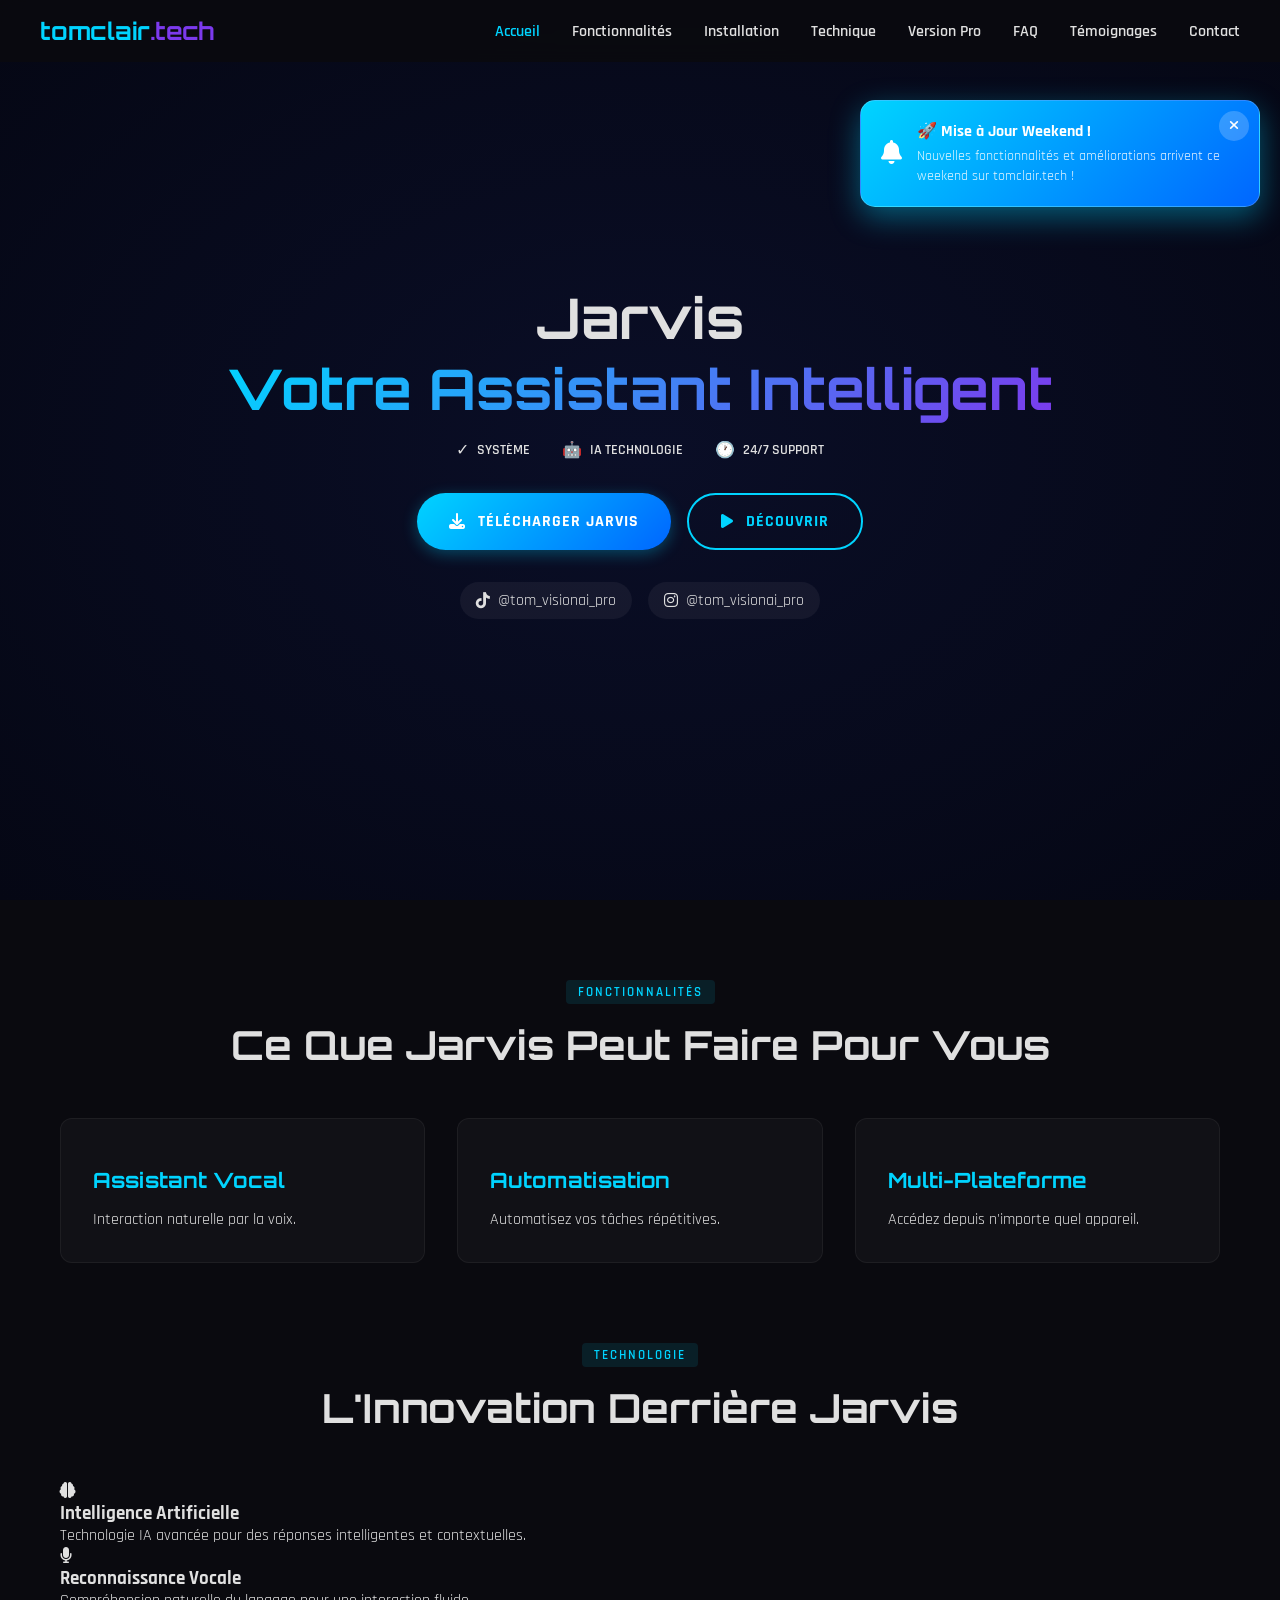
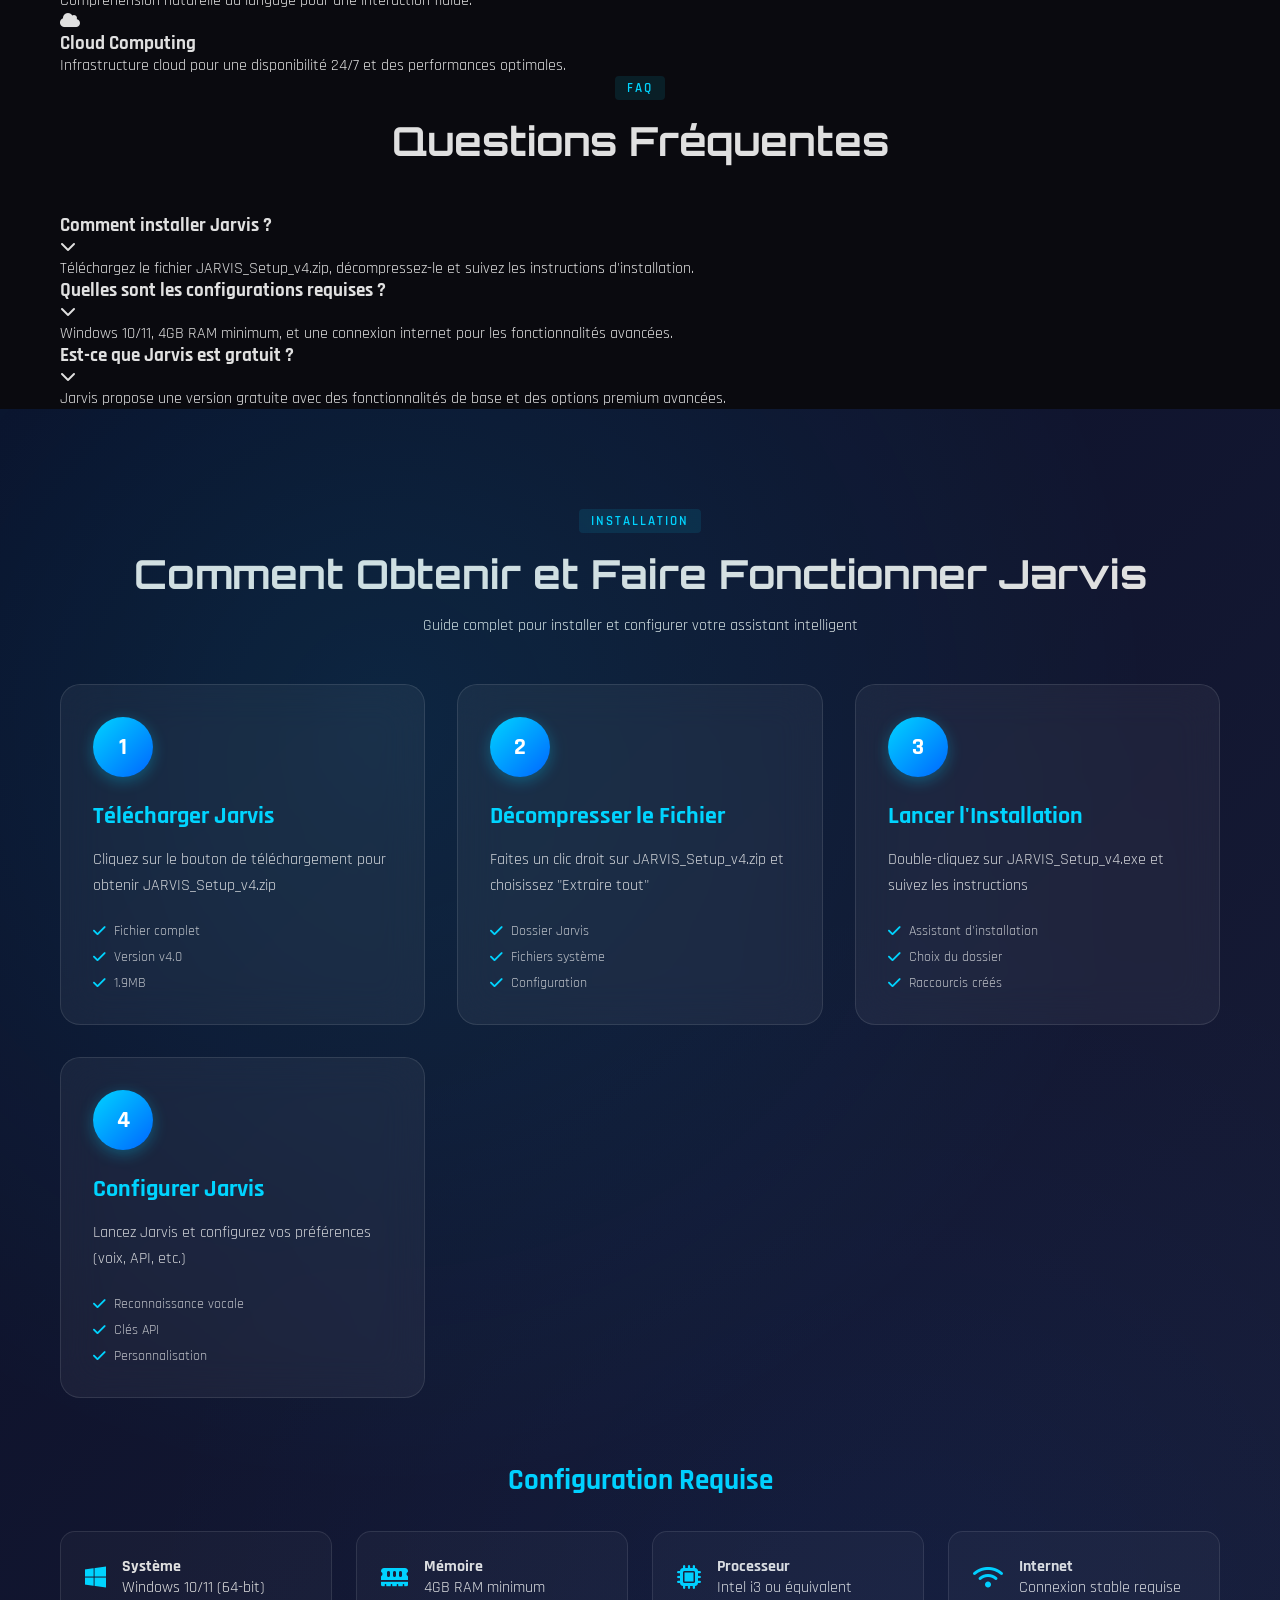
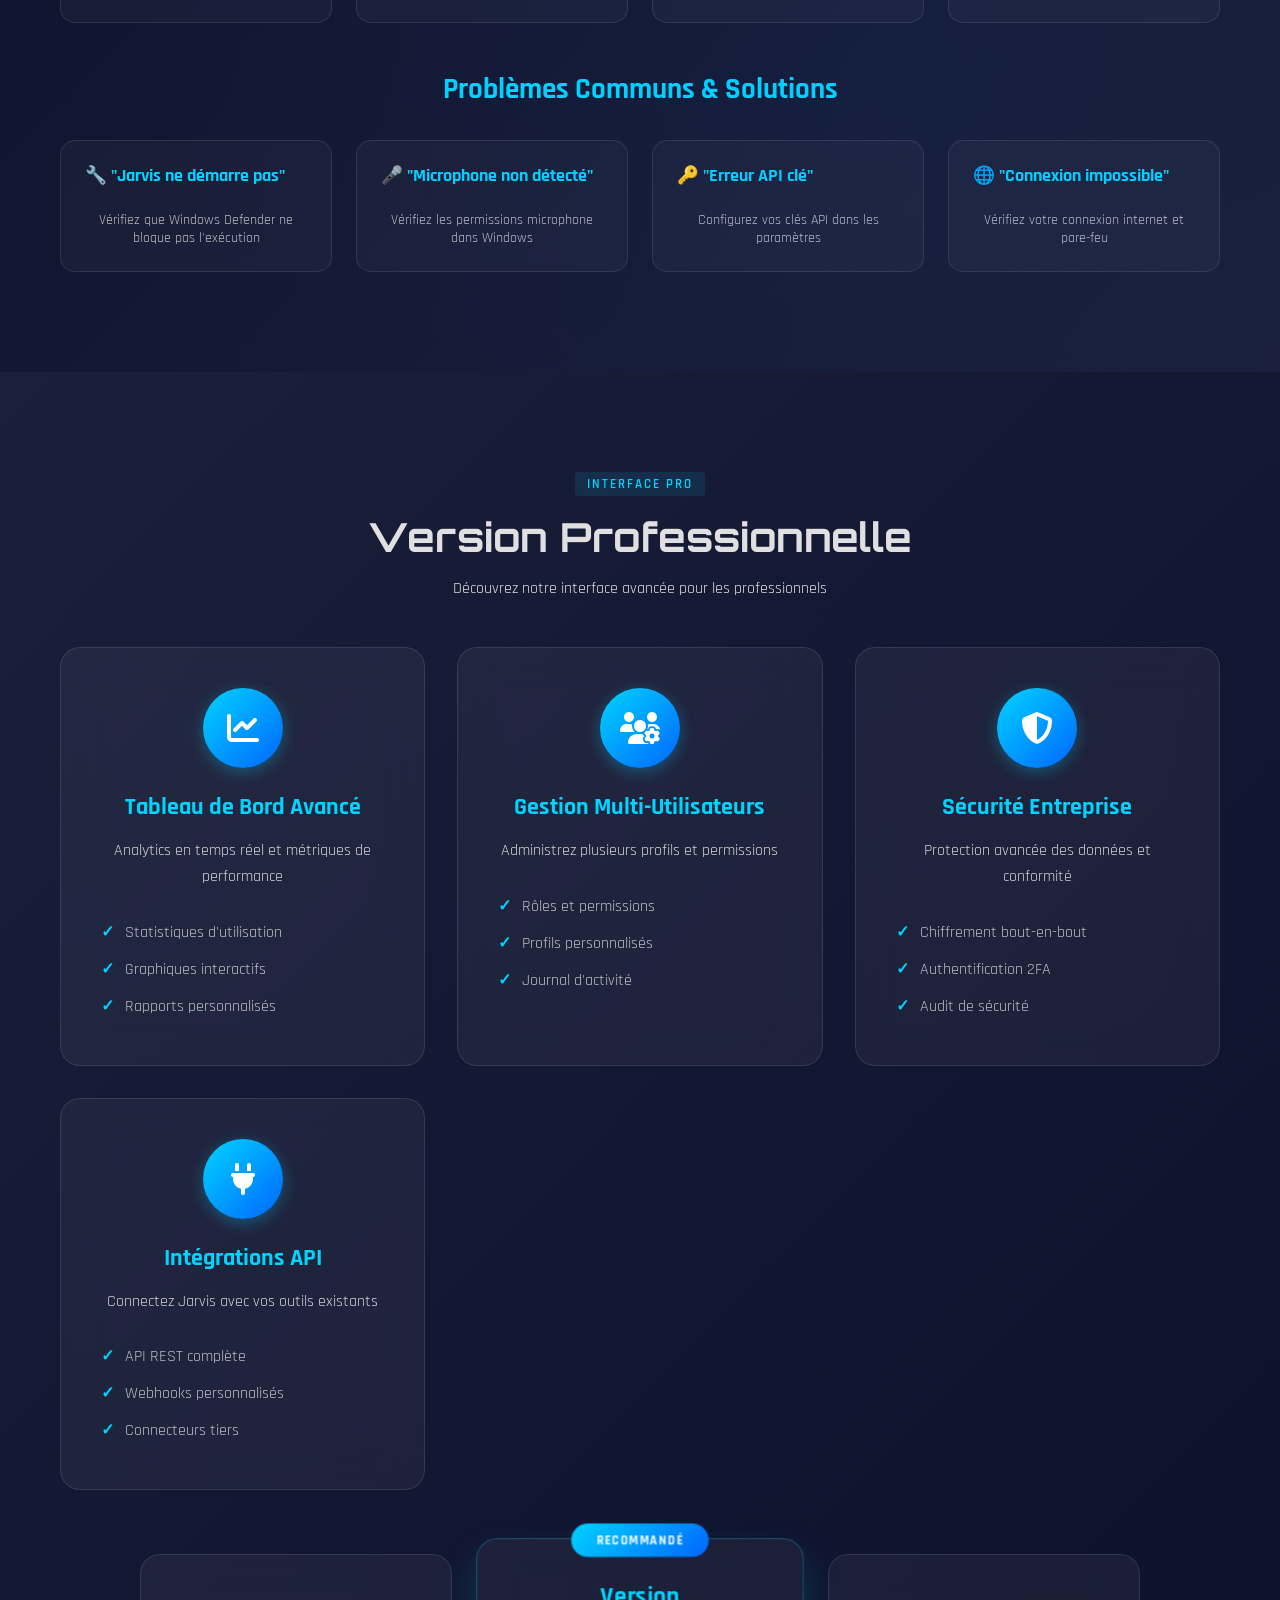
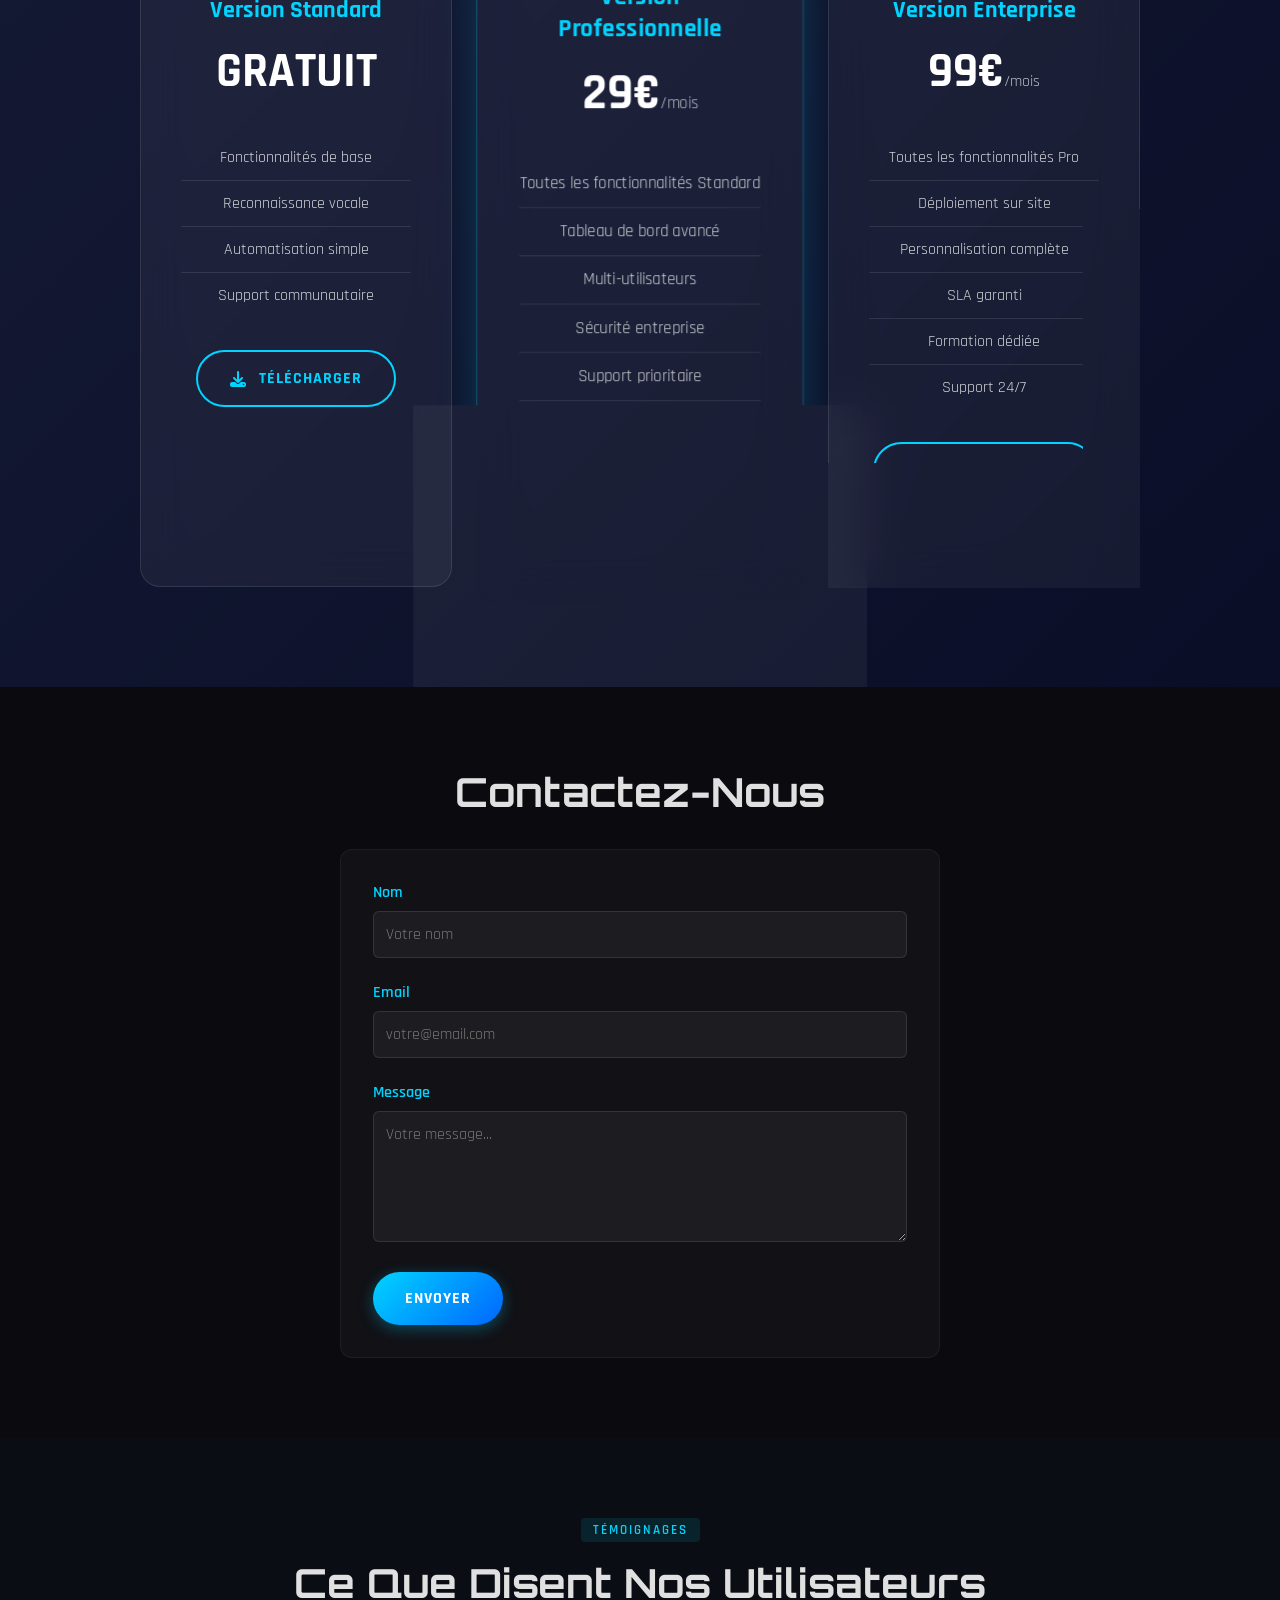
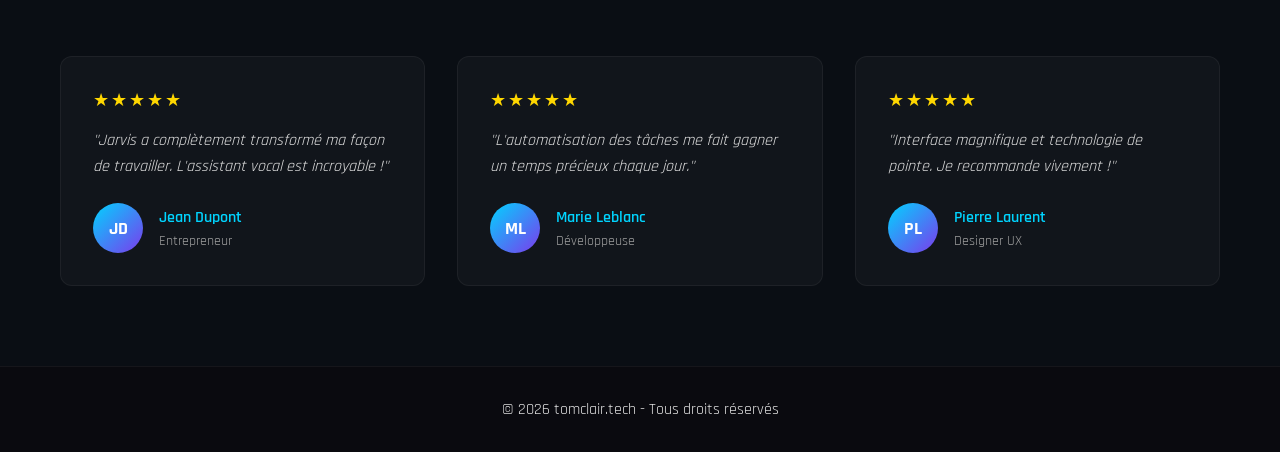
==== index.html @ cc6cb4b0 "update" ====
<!DOCTYPE html>
<html lang="fr">
<head>
    <meta charset="UTF-8">
    <meta name="viewport" content="width=device-width, initial-scale=1.0">
    <title>Jarvis - Votre Assistant Intelligent</title>
    <link rel="stylesheet" href="style.css">
    <link rel="preconnect" href="https://fonts.googleapis.com">
    <link rel="preconnect" href="https://fonts.gstatic.com" crossorigin>
    <link href="https://fonts.googleapis.com/css2?family=Orbitron:wght@400;700;900&family=Rajdhani:wght@300;400;500;600;700&display=swap" rel="stylesheet">
    <link rel="stylesheet" href="https://cdnjs.cloudflare.com/ajax/libs/font-awesome/6.5.0/css/all.min.css">
</head>
<body>
    
    <!-- Navigation -->
    <nav class="navbar" id="navbar">
        <div class="nav-container">
            <div class="nav-logo">
                <span class="logo-text">tomclair</span><span class="logo-dot">.tech</span>
            </div>
            <div class="nav-links">
                <a href="#hero" class="nav-link active">Accueil</a>
                <a href="#features" class="nav-link">Fonctionnalités</a>
                <a href="#installation" class="nav-link">Installation</a>
                <a href="#tech" class="nav-link">Technique</a>
                <a href="#pro" class="nav-link">Version Pro</a>
                <a href="#faq" class="nav-link">FAQ</a>
                <a href="#testimonials" class="nav-link">Témoignages</a>
                <a href="#contact" class="nav-link">Contact</a>
            </div>
            <div class="nav-toggle" id="navToggle">
                <span></span>
                <span></span>
                <span></span>
            </div>
        </div>
    </nav>

    <!-- Hero Section -->
    <section class="hero" id="hero">
        <div class="hero-content">
            <h1 class="hero-title">
                <span class="title-line">Jarvis</span>
                <span class="title-line gradient-text">Votre Assistant Intelligent</span>
            </h1>
            <div class="hero-stats">
                <div class="stat-item">
                    <span class="stat-icon">✓</span>
                    <span class="stat-text">SYSTÈME</span>
                </div>
                <div class="stat-item">
                    <span class="stat-icon">🤖</span>
                    <span class="stat-text">IA TECHNOLOGIE</span>
                </div>
                <div class="stat-item">
                    <span class="stat-icon">🕐</span>
                    <span class="stat-text">24/7 SUPPORT</span>
                </div>
            </div>
            <div class="hero-actions">
                <a href="JARVIS_Setup_v4.zip" class="btn btn-primary" download="JARVIS_Setup_v4.zip">
                    <i class="fa-solid fa-download"></i>
                    <span>TÉLÉCHARGER JARVIS</span>
                </a>
                <a href="#features" class="btn btn-secondary">
                    <i class="fa-solid fa-play"></i>
                    <span>DÉCOUVRIR</span>
                </a>
            </div>
            <div class="hero-socials">
                <a href="https://www.tiktok.com/@tom_visionai_pro" target="_blank" rel="noopener" class="social-link social-tiktok" aria-label="TikTok">
                    <i class="fa-brands fa-tiktok"></i>
                    <span>@tom_visionai_pro</span>
                </a>
                <a href="https://www.instagram.com/tom_visionai_pro/" target="_blank" rel="noopener" class="social-link social-instagram" aria-label="Instagram">
                    <i class="fa-brands fa-instagram"></i>
                    <span>@tom_visionai_pro</span>
                </a>
            </div>
        </div>
    </section>

    <!-- Features Section -->
    <section class="features" id="features">
        <div class="container">
            <div class="section-header">
                <span class="section-tag">FONCTIONNALITÉS</span>
                <h2 class="section-title">Ce Que Jarvis Peut Faire Pour Vous</h2>
            </div>
            <div class="features-grid">
                <div class="feature-card">
                    <h3>Assistant Vocal</h3>
                    <p>Interaction naturelle par la voix.</p>
                </div>
                <div class="feature-card">
                    <h3>Automatisation</h3>
                    <p>Automatisez vos tâches répétitives.</p>
                </div>
                <div class="feature-card">
                    <h3>Multi-Plateforme</h3>
                    <p>Accédez depuis n'importe quel appareil.</p>
                </div>
            </div>
        </div>
    </section>

    <!-- Tech Section -->
    <section class="tech-section" id="tech">
        <div class="container">
            <div class="section-header">
                <span class="section-tag">TECHNOLOGIE</span>
                <h2 class="section-title">L'Innovation Derrière Jarvis</h2>
            </div>
            <div class="tech-grid">
                <div class="tech-card">
                    <div class="tech-icon">
                        <i class="fa-solid fa-brain"></i>
                    </div>
                    <h3>Intelligence Artificielle</h3>
                    <p>Technologie IA avancée pour des réponses intelligentes et contextuelles.</p>
                </div>
                <div class="tech-card">
                    <div class="tech-icon">
                        <i class="fa-solid fa-microphone"></i>
                    </div>
                    <h3>Reconnaissance Vocale</h3>
                    <p>Compréhension naturelle du langage pour une interaction fluide.</p>
                </div>
                <div class="tech-card">
                    <div class="tech-icon">
                        <i class="fa-solid fa-cloud"></i>
                    </div>
                    <h3>Cloud Computing</h3>
                    <p>Infrastructure cloud pour une disponibilité 24/7 et des performances optimales.</p>
                </div>
            </div>
        </div>
    </section>

    <!-- FAQ Section -->
    <section class="faq-section" id="faq">
        <div class="container">
            <div class="section-header">
                <span class="section-tag">FAQ</span>
                <h2 class="section-title">Questions Fréquentes</h2>
            </div>
            <div class="faq-grid">
                <div class="faq-item">
                    <div class="faq-question">
                        <h3>Comment installer Jarvis ?</h3>
                        <i class="fa-solid fa-chevron-down"></i>
                    </div>
                    <div class="faq-answer">
                        <p>Téléchargez le fichier JARVIS_Setup_v4.zip, décompressez-le et suivez les instructions d'installation.</p>
                    </div>
                </div>
                <div class="faq-item">
                    <div class="faq-question">
                        <h3>Quelles sont les configurations requises ?</h3>
                        <i class="fa-solid fa-chevron-down"></i>
                    </div>
                    <div class="faq-answer">
                        <p>Windows 10/11, 4GB RAM minimum, et une connexion internet pour les fonctionnalités avancées.</p>
                    </div>
                </div>
                <div class="faq-item">
                    <div class="faq-question">
                        <h3>Est-ce que Jarvis est gratuit ?</h3>
                        <i class="fa-solid fa-chevron-down"></i>
                    </div>
                    <div class="faq-answer">
                        <p>Jarvis propose une version gratuite avec des fonctionnalités de base et des options premium avancées.</p>
                    </div>
                </div>
            </div>
        </div>
    </section>

    <!-- Installation Guide Section -->
    <section class="installation-guide" id="installation">
        <div class="container">
            <div class="section-header">
                <span class="section-tag">INSTALLATION</span>
                <h2 class="section-title">Comment Obtenir et Faire Fonctionner Jarvis</h2>
                <p class="section-subtitle">Guide complet pour installer et configurer votre assistant intelligent</p>
            </div>
            
            <div class="installation-steps">
                <div class="step-card">
                    <div class="step-number">1</div>
                    <div class="step-content">
                        <h3>Télécharger Jarvis</h3>
                        <p>Cliquez sur le bouton de téléchargement pour obtenir JARVIS_Setup_v4.zip</p>
                        <div class="step-features">
                            <span><i class="fa-solid fa-check"></i> Fichier complet</span>
                            <span><i class="fa-solid fa-check"></i> Version v4.0</span>
                            <span><i class="fa-solid fa-check"></i> 1.9MB</span>
                        </div>
                    </div>
                </div>
                
                <div class="step-card">
                    <div class="step-number">2</div>
                    <div class="step-content">
                        <h3>Décompresser le Fichier</h3>
                        <p>Faites un clic droit sur JARVIS_Setup_v4.zip et choisissez "Extraire tout"</p>
                        <div class="step-features">
                            <span><i class="fa-solid fa-check"></i> Dossier Jarvis</span>
                            <span><i class="fa-solid fa-check"></i> Fichiers système</span>
                            <span><i class="fa-solid fa-check"></i> Configuration</span>
                        </div>
                    </div>
                </div>
                
                <div class="step-card">
                    <div class="step-number">3</div>
                    <div class="step-content">
                        <h3>Lancer l'Installation</h3>
                        <p>Double-cliquez sur JARVIS_Setup_v4.exe et suivez les instructions</p>
                        <div class="step-features">
                            <span><i class="fa-solid fa-check"></i> Assistant d'installation</span>
                            <span><i class="fa-solid fa-check"></i> Choix du dossier</span>
                            <span><i class="fa-solid fa-check"></i> Raccourcis créés</span>
                        </div>
                    </div>
                </div>
                
                <div class="step-card">
                    <div class="step-number">4</div>
                    <div class="step-content">
                        <h3>Configurer Jarvis</h3>
                        <p>Lancez Jarvis et configurez vos préférences (voix, API, etc.)</p>
                        <div class="step-features">
                            <span><i class="fa-solid fa-check"></i> Reconnaissance vocale</span>
                            <span><i class="fa-solid fa-check"></i> Clés API</span>
                            <span><i class="fa-solid fa-check"></i> Personnalisation</span>
                        </div>
                    </div>
                </div>
            </div>
            
            <div class="requirements-section">
                <h3>Configuration Requise</h3>
                <div class="requirements-grid">
                    <div class="req-item">
                        <i class="fa-brands fa-windows"></i>
                        <div>
                            <h4>Système</h4>
                            <p>Windows 10/11 (64-bit)</p>
                        </div>
                    </div>
                    <div class="req-item">
                        <i class="fa-solid fa-memory"></i>
                        <div>
                            <h4>Mémoire</h4>
                            <p>4GB RAM minimum</p>
                        </div>
                    </div>
                    <div class="req-item">
                        <i class="fa-solid fa-microchip"></i>
                        <div>
                            <h4>Processeur</h4>
                            <p>Intel i3 ou équivalent</p>
                        </div>
                    </div>
                    <div class="req-item">
                        <i class="fa-solid fa-wifi"></i>
                        <div>
                            <h4>Internet</h4>
                            <p>Connexion stable requise</p>
                        </div>
                    </div>
                </div>
            </div>
            
            <div class="troubleshooting-section">
                <h3>Problèmes Communs & Solutions</h3>
                <div class="troubleshooting-grid">
                    <div class="trouble-item">
                        <h4>🔧 "Jarvis ne démarre pas"</h4>
                        <p>Vérifiez que Windows Defender ne bloque pas l'exécution</p>
                    </div>
                    <div class="trouble-item">
                        <h4>🎤 "Microphone non détecté"</h4>
                        <p>Vérifiez les permissions microphone dans Windows</p>
                    </div>
                    <div class="trouble-item">
                        <h4>🔑 "Erreur API clé"</h4>
                        <p>Configurez vos clés API dans les paramètres</p>
                    </div>
                    <div class="trouble-item">
                        <h4>🌐 "Connexion impossible"</h4>
                        <p>Vérifiez votre connexion internet et pare-feu</p>
                    </div>
                </div>
            </div>
        </div>
    </section>

    <!-- Professional Interface Section -->
    <section class="pro-interface" id="pro">
        <div class="container">
            <div class="section-header">
                <span class="section-tag">INTERFACE PRO</span>
                <h2 class="section-title">Version Professionnelle</h2>
                <p class="section-subtitle">Découvrez notre interface avancée pour les professionnels</p>
            </div>
            
            <div class="pro-features">
                <div class="pro-feature-card">
                    <div class="pro-icon">
                        <i class="fa-solid fa-chart-line"></i>
                    </div>
                    <h3>Tableau de Bord Avancé</h3>
                    <p>Analytics en temps réel et métriques de performance</p>
                    <ul>
                        <li>Statistiques d'utilisation</li>
                        <li>Graphiques interactifs</li>
                        <li>Rapports personnalisés</li>
                    </ul>
                </div>
                
                <div class="pro-feature-card">
                    <div class="pro-icon">
                        <i class="fa-solid fa-users-cog"></i>
                    </div>
                    <h3>Gestion Multi-Utilisateurs</h3>
                    <p>Administrez plusieurs profils et permissions</p>
                    <ul>
                        <li>Rôles et permissions</li>
                        <li>Profils personnalisés</li>
                        <li>Journal d'activité</li>
                    </ul>
                </div>
                
                <div class="pro-feature-card">
                    <div class="pro-icon">
                        <i class="fa-solid fa-shield-halved"></i>
                    </div>
                    <h3>Sécurité Entreprise</h3>
                    <p>Protection avancée des données et conformité</p>
                    <ul>
                        <li>Chiffrement bout-en-bout</li>
                        <li>Authentification 2FA</li>
                        <li>Audit de sécurité</li>
                    </ul>
                </div>
                
                <div class="pro-feature-card">
                    <div class="pro-icon">
                        <i class="fa-solid fa-plug"></i>
                    </div>
                    <h3>Intégrations API</h3>
                    <p>Connectez Jarvis avec vos outils existants</p>
                    <ul>
                        <li>API REST complète</li>
                        <li>Webhooks personnalisés</li>
                        <li>Connecteurs tiers</li>
                    </ul>
                </div>
            </div>
            
            <div class="pro-pricing">
                <div class="pricing-card">
                    <h3>Version Standard</h3>
                    <div class="price">GRATUIT</div>
                    <ul>
                        <li>Fonctionnalités de base</li>
                        <li>Reconnaissance vocale</li>
                        <li>Automatisation simple</li>
                        <li>Support communautaire</li>
                    </ul>
                    <a href="JARVIS_Setup_v4.zip" class="btn btn-secondary" download>
                        <i class="fa-solid fa-download"></i>
                        <span>Télécharger</span>
                    </a>
                </div>
                
                <div class="pricing-card featured">
                    <div class="badge">RECOMMANDÉ</div>
                    <h3>Version Professionnelle</h3>
                    <div class="price">29€<span>/mois</span></div>
                    <ul>
                        <li>Toutes les fonctionnalités Standard</li>
                        <li>Tableau de bord avancé</li>
                        <li>Multi-utilisateurs</li>
                        <li>Sécurité entreprise</li>
                        <li>Support prioritaire</li>
                        <li>API complète</li>
                    </ul>
                    <a href="#contact" class="btn btn-primary">
                        <i class="fa-solid fa-rocket"></i>
                        <span>Démarrer l'Essai</span>
                    </a>
                </div>
                
                <div class="pricing-card">
                    <h3>Version Enterprise</h3>
                    <div class="price">99€<span>/mois</span></div>
                    <ul>
                        <li>Toutes les fonctionnalités Pro</li>
                        <li>Déploiement sur site</li>
                        <li>Personnalisation complète</li>
                        <li>SLA garanti</li>
                        <li>Formation dédiée</li>
                        <li>Support 24/7</li>
                    </ul>
                    <a href="#contact" class="btn btn-secondary">
                        <i class="fa-solid fa-building"></i>
                        <span>Nous Contacter</span>
                    </a>
                </div>
            </div>
        </div>
    </section>

    <!-- Contact Section -->
    <section class="contact-section" id="contact">
        <div class="container">
            <h2>Contactez-Nous</h2>
            <form class="contact-form" id="contactForm" action="https://api.web3forms.com/submit" method="POST">
                <input type="hidden" name="access_key" value="42e1bd3d-5ef8-42c7-bb4b-cd7335bfbe16">
                <input type="hidden" name="subject" value="Nouveau message depuis tomclair.tech">
                <div class="form-group">
                    <label for="name">Nom</label>
                    <input type="text" id="name" name="name" required placeholder="Votre nom">
                </div>
                <div class="form-group">
                    <label for="email">Email</label>
                    <input type="email" id="email" name="email" required placeholder="votre@email.com">
                </div>
                <div class="form-group">
                    <label for="message">Message</label>
                    <textarea id="message" name="message" rows="5" required placeholder="Votre message..."></textarea>
                </div>
                <button type="submit" class="btn btn-primary">ENVOYER</button>
            </form>
        </div>
    </section>

    <!-- Testimonials Section -->
    <section class="testimonials" id="testimonials">
        <div class="container">
            <div class="section-header">
                <span class="section-tag">TÉMOIGNAGES</span>
                <h2 class="section-title">Ce Que Disent Nos Utilisateurs</h2>
            </div>
            <div class="testimonials-grid">
                <div class="testimonial-card">
                    <div class="testimonial-stars">★★★★★</div>
                    <p class="testimonial-text">"Jarvis a complètement transformé ma façon de travailler. L'assistant vocal est incroyable !"</p>
                    <div class="testimonial-author">
                        <div class="author-avatar">JD</div>
                        <div class="author-info">
                            <div class="author-name">Jean Dupont</div>
                            <div class="author-title">Entrepreneur</div>
                        </div>
                    </div>
                </div>
                <div class="testimonial-card">
                    <div class="testimonial-stars">★★★★★</div>
                    <p class="testimonial-text">"L'automatisation des tâches me fait gagner un temps précieux chaque jour."</p>
                    <div class="testimonial-author">
                        <div class="author-avatar">ML</div>
                        <div class="author-info">
                            <div class="author-name">Marie Leblanc</div>
                            <div class="author-title">Développeuse</div>
                        </div>
                    </div>
                </div>
                <div class="testimonial-card">
                    <div class="testimonial-stars">★★★★★</div>
                    <p class="testimonial-text">"Interface magnifique et technologie de pointe. Je recommande vivement !"</p>
                    <div class="testimonial-author">
                        <div class="author-avatar">PL</div>
                        <div class="author-info">
                            <div class="author-name">Pierre Laurent</div>
                            <div class="author-title">Designer UX</div>
                        </div>
                    </div>
                </div>
            </div>
        </div>
    </section>

    <!-- Footer -->
    <footer class="site-footer">
        <div class="container">
            <p>&copy; 2026 tomclair.tech - Tous droits réservés</p>
        </div>
    </footer>

    <script src="script.js"></script>
</body>
</html>
---- style.css ----
* {
    margin: 0;
    padding: 0;
    box-sizing: border-box;
}

body {
    font-family: 'Rajdhani', sans-serif;
    background: #0a0a0f;
    color: #e0e0e0;
    overflow-x: hidden;
}

.loading-overlay {
    position: fixed;
    top: 0;
    left: 0;
    width: 100%;
    height: 100%;
    background: radial-gradient(ellipse at center, #0a0e27 0%, #050714 100%);
    display: flex;
    align-items: center;
    justify-content: center;
    z-index: 9999;
    color: white;
    transition: opacity 0.8s cubic-bezier(0.4, 0, 0.2, 1);
    overflow: hidden;
}

.loading-overlay::before {
    content: '';
    position: absolute;
    top: 0;
    left: 0;
    width: 100%;
    height: 100%;
    background: 
        radial-gradient(circle at 20% 50%, rgba(0, 212, 255, 0.1) 0%, transparent 50%),
        radial-gradient(circle at 80% 80%, rgba(0, 102, 255, 0.05) 0%, transparent 50%),
        radial-gradient(circle at 40% 20%, rgba(0, 212, 255, 0.08) 0%, transparent 50%);
    animation: floatGradient 20s ease-in-out infinite;
}

@keyframes floatGradient {
    0%, 100% { transform: translate(0, 0) rotate(0deg); }
    33% { transform: translate(30px, -30px) rotate(120deg); }
    66% { transform: translate(-20px, 20px) rotate(240deg); }
}

.loading-overlay.hidden {
    opacity: 0;
    pointer-events: none;
}

.loading-content {
    text-align: center;
    max-width: 500px;
    padding: 3rem;
    position: relative;
    z-index: 10;
}

.loading-spinner {
    width: 80px;
    height: 80px;
    position: relative;
    margin: 0 auto 2rem;
}

.loading-spinner::before {
    content: '';
    position: absolute;
    top: 0;
    left: 0;
    width: 100%;
    height: 100%;
    border: 3px solid rgba(0, 212, 255, 0.1);
    border-radius: 50%;
    animation: pulse 2s ease-in-out infinite;
}

.loading-spinner::after {
    content: '';
    position: absolute;
    top: 0;
    left: 0;
    width: 100%;
    height: 100%;
    border: 3px solid transparent;
    border-top: 3px solid #00d4ff;
    border-right: 3px solid #0066ff;
    border-radius: 50%;
    animation: spin 1s linear infinite;
}

@keyframes pulse {
    0%, 100% { transform: scale(1); opacity: 1; }
    50% { transform: scale(1.1); opacity: 0.7; }
}

.loading-text {
    font-size: 2.5rem;
    font-weight: 900;
    margin-bottom: 1rem;
    background: linear-gradient(135deg, #00d4ff 0%, #0066ff 50%, #00d4ff 100%);
    background-size: 200% 200%;
    -webkit-background-clip: text;
    -webkit-text-fill-color: transparent;
    background-clip: text;
    animation: gradientShift 3s ease-in-out infinite;
    text-transform: uppercase;
    letter-spacing: 2px;
}

@keyframes gradientShift {
    0%, 100% { background-position: 0% 50%; }
    50% { background-position: 100% 50%; }
}

.loading-subtext {
    font-size: 1.1rem;
    opacity: 0.9;
    margin-bottom: 2rem;
    color: rgba(255, 255, 255, 0.8);
    font-weight: 300;
}

.loading-close-btn {
    background: linear-gradient(135deg, #00d4ff 0%, #0066ff 100%);
    color: white;
    border: none;
    padding: 1rem 2.5rem;
    border-radius: 50px;
    font-weight: 600;
    cursor: pointer;
    transition: all 0.4s cubic-bezier(0.4, 0, 0.2, 1);
    text-transform: uppercase;
    letter-spacing: 1px;
    position: relative;
    overflow: hidden;
    box-shadow: 0 4px 15px rgba(0, 212, 255, 0.3);
}

.loading-close-btn::before {
    content: '';
    position: absolute;
    top: 0;
    left: -100%;
    width: 100%;
    height: 100%;
    background: linear-gradient(90deg, transparent, rgba(255, 255, 255, 0.2), transparent);
    transition: left 0.5s ease;
}

.loading-close-btn:hover {
    transform: translateY(-3px);
    box-shadow: 0 8px 25px rgba(0, 212, 255, 0.4);
}

.loading-close-btn:hover::before {
    left: 100%;
}

.loading-progress {
    width: 100%;
    height: 4px;
    background: rgba(255, 255, 255, 0.05);
    border-radius: 2px;
    overflow: hidden;
    margin-bottom: 16px;
}

.loading-progress-bar {
    height: 100%;
    background: linear-gradient(90deg, #00d4ff, #7c3aed);
    width: 0%;
    transition: width 0.3s;
}

.loading-time {
    font-size: 14px;
    color: #a0a0a0;
    margin-bottom: 24px;
}

.loading-close-btn {
    padding: 12px 24px;
    background: transparent;
    border: 2px solid #00d4ff;
    color: #00d4ff;
    border-radius: 6px;
    font-family: 'Rajdhani', sans-serif;
    font-size: 16px;
    font-weight: 600;
    cursor: pointer;
    transition: all 0.3s;
}

.loading-close-btn:hover {
    background: rgba(0, 212, 255, 0.1);
    transform: translateY(-2px);
}

.container {
    max-width: 1200px;
    margin: 0 auto;
    padding: 0 20px;
}

.navbar {
    position: fixed;
    top: 0;
    left: 0;
    right: 0;
    z-index: 1000;
    background: rgba(10, 10, 15, 0.9);
    backdrop-filter: blur(10px);
    padding: 16px 32px;
}

.nav-container {
    display: flex;
    justify-content: space-between;
    align-items: center;
    max-width: 1200px;
    margin: 0 auto;
}

.nav-logo {
    font-family: 'Orbitron', sans-serif;
    font-size: 24px;
    font-weight: 700;
}

.logo-text {
    color: #00d4ff;
}

.logo-dot {
    color: #7c3aed;
}

.nav-links {
    display: flex;
    gap: 32px;
    align-items: center;
}

.nav-link {
    color: #e0e0e0;
    text-decoration: none;
    font-weight: 600;
    transition: color 0.3s;
}

.nav-link:hover, .nav-link.active {
    color: #00d4ff;
}

.hero {
    min-height: 100vh;
    display: flex;
    align-items: center;
    justify-content: center;
    background: radial-gradient(ellipse at center, #0a0e27 0%, #050714 100%);
    position: relative;
    overflow: hidden;
}

.hero-content {
    text-align: center;
    z-index: 10;
}

.hero-title {
    font-family: 'Orbitron', sans-serif;
    font-size: 56px;
    margin-bottom: 16px;
}

.title-line {
    display: block;
}

.gradient-text {
    background: linear-gradient(135deg, #00d4ff, #7c3aed);
    -webkit-background-clip: text;
    -webkit-text-fill-color: transparent;
    background-clip: text;
}

.hero-stats {
    display: flex;
    gap: 32px;
    justify-content: center;
    margin-bottom: 32px;
}

.stat-item {
    display: flex;
    align-items: center;
    gap: 8px;
}

.stat-text {
    font-weight: 600;
    font-size: 14px;
}

.hero-actions {
    display: flex;
    gap: 16px;
    justify-content: center;
    margin-bottom: 32px;
}

.btn {
    padding: 16px 32px;
    border-radius: 100px;
    text-decoration: none;
    font-weight: 700;
    display: inline-flex;
    align-items: center;
    gap: 12px;
    transition: all 0.4s cubic-bezier(0.4, 0, 0.2, 1);
    border: none;
    cursor: pointer;
    font-family: inherit;
    font-size: inherit;
    text-transform: uppercase;
    letter-spacing: 1px;
    position: relative;
    overflow: hidden;
}

.btn-primary {
    background: linear-gradient(135deg, #00d4ff 0%, #0066ff 50%, #7c3aed 100%);
    background-size: 200% 200%;
    color: white;
    box-shadow: 0 4px 15px rgba(0, 212, 255, 0.3);
    animation: btnGradient 3s ease-in-out infinite;
}

@keyframes btnGradient {
    0%, 100% { background-position: 0% 50%; }
    50% { background-position: 100% 50%; }
}

.btn-primary::before {
    content: '';
    position: absolute;
    top: 0;
    left: -100%;
    width: 100%;
    height: 100%;
    background: linear-gradient(90deg, transparent, rgba(255, 255, 255, 0.2), transparent);
    transition: left 0.6s ease;
}

.btn-primary:hover {
    transform: translateY(-3px);
    box-shadow: 0 8px 25px rgba(0, 212, 255, 0.4);
}

.btn-primary:hover::before {
    left: 100%;
}

.btn-secondary {
    background: transparent;
    border: 2px solid #00d4ff;
    color: #00d4ff;
    position: relative;
    overflow: hidden;
}

.btn-secondary::before {
    content: '';
    position: absolute;
    top: 0;
    left: 0;
    width: 0;
    height: 100%;
    background: linear-gradient(135deg, #00d4ff, #7c3aed);
    transition: width 0.4s cubic-bezier(0.4, 0, 0.2, 1);
    z-index: -1;
}

.btn-secondary:hover {
    color: white;
    transform: translateY(-3px);
    box-shadow: 0 8px 25px rgba(0, 212, 255, 0.3);
}

.btn-secondary:hover::before {
    width: 100%;
}

.hero-socials {
    display: flex;
    gap: 16px;
    justify-content: center;
}

.social-link {
    display: inline-flex;
    align-items: center;
    gap: 8px;
    color: #e0e0e0;
    text-decoration: none;
    padding: 8px 16px;
    border-radius: 20px;
    background: rgba(255, 255, 255, 0.05);
    transition: all 0.3s;
}

.social-link:hover {
    background: rgba(255, 255, 255, 0.1);
    transform: translateY(-2px);
}

.features {
    padding: 80px 0;
}

.section-header {
    text-align: center;
    margin-bottom: 48px;
}

.section-tag {
    display: inline-block;
    padding: 4px 12px;
    background: rgba(0, 212, 255, 0.1);
    color: #00d4ff;
    border-radius: 4px;
    font-size: 13px;
    font-weight: 600;
    letter-spacing: 2px;
    margin-bottom: 16px;
}

.section-title {
    font-family: 'Orbitron', sans-serif;
    font-size: 40px;
    margin-bottom: 16px;
}

.features-grid {
    display: grid;
    grid-template-columns: repeat(auto-fit, minmax(300px, 1fr));
    gap: 32px;
}

.feature-card {
    background: rgba(255, 255, 255, 0.03);
    border: 1px solid rgba(255, 255, 255, 0.05);
    border-radius: 12px;
    padding: 32px;
    transition: all 0.3s;
}

.feature-card:hover {
    transform: translateY(-5px);
    border-color: rgba(0, 212, 255, 0.3);
    box-shadow: 0 10px 30px rgba(0, 0, 0, 0.3);
}

.feature-card h3 {
    font-family: 'Orbitron', sans-serif;
    font-size: 21px;
    margin: 16px 0;
    color: #00d4ff;
}

.testimonials {
    padding: 80px 0;
    background: rgba(0, 212, 255, 0.02);
}

.testimonials-grid {
    display: grid;
    grid-template-columns: repeat(auto-fit, minmax(300px, 1fr));
    gap: 32px;
}

.testimonial-card {
    background: rgba(255, 255, 255, 0.03);
    border: 1px solid rgba(255, 255, 255, 0.05);
    border-radius: 12px;
    padding: 32px;
    transition: all 0.3s;
}

.testimonial-card:hover {
    transform: translateY(-5px);
    border-color: rgba(0, 212, 255, 0.3);
    box-shadow: 0 10px 30px rgba(0, 0, 0, 0.3);
}

.testimonial-stars {
    color: #ffd700;
    font-size: 18px;
    margin-bottom: 16px;
    letter-spacing: 2px;
}

.testimonial-text {
    font-size: 16px;
    line-height: 1.6;
    margin-bottom: 24px;
    color: #e0e0e0;
    font-style: italic;
}

.testimonial-author {
    display: flex;
    align-items: center;
    gap: 16px;
}

.author-avatar {
    width: 50px;
    height: 50px;
    border-radius: 50%;
    background: linear-gradient(135deg, #00d4ff, #7c3aed);
    display: flex;
    align-items: center;
    justify-content: center;
    font-weight: 700;
    font-size: 18px;
    color: white;
}

.author-info {
    flex: 1;
}

.author-name {
    font-weight: 600;
    font-size: 16px;
    color: #00d4ff;
    margin-bottom: 4px;
}

.author-title {
    font-size: 14px;
    color: #a0a0a0;
}

.contact-section {
    padding: 80px 0;
}

.contact-section h2 {
    text-align: center;
    font-family: 'Orbitron', sans-serif;
    font-size: 40px;
    margin-bottom: 32px;
}

.contact-form {
    max-width: 600px;
    margin: 0 auto;
    background: rgba(255, 255, 255, 0.03);
    padding: 32px;
    border-radius: 12px;
    border: 1px solid rgba(255, 255, 255, 0.05);
}

.form-group {
    margin-bottom: 24px;
}

.form-group label {
    display: block;
    margin-bottom: 8px;
    font-weight: 600;
    color: #00d4ff;
}

.form-group input,
.form-group textarea {
    width: 100%;
    padding: 12px;
    background: rgba(255, 255, 255, 0.05);
    border: 1px solid rgba(255, 255, 255, 0.1);
    border-radius: 6px;
    color: #e0e0e0;
    font-family: 'Rajdhani', sans-serif;
    font-size: 16px;
}

.form-group input:focus,
.form-group textarea:focus {
    outline: none;
    border-color: #00d4ff;
}

.site-footer {
    padding: 32px;
    text-align: center;
    border-top: 1px solid rgba(255, 255, 255, 0.05);
}

.scroll-progress {
    position: fixed;
    top: 0;
    left: 0;
    width: 0%;
    height: 4px;
    background: linear-gradient(90deg, #00d4ff, #0066ff, #7c3aed, #00d4ff);
    background-size: 300% 100%;
    z-index: 9999;
    transition: width 0.4s cubic-bezier(0.4, 0, 0.2, 1);
    animation: progressGradient 3s ease-in-out infinite;
    box-shadow: 0 0 10px rgba(0, 212, 255, 0.5);
}

@keyframes progressGradient {
    0%, 100% { background-position: 0% 50%; }
    50% { background-position: 100% 50%; }
}

@keyframes sectionPulse {
    0% { transform: scale(1); opacity: 1; }
    50% { transform: scale(1.02); opacity: 0.8; }
    100% { transform: scale(1); opacity: 1; }
}

.back-to-top {
    position: fixed;
    bottom: 32px;
    right: 32px;
    background: linear-gradient(135deg, #00d4ff, #7c3aed);
    color: white;
    border: none;
    border-radius: 50%;
    width: 50px;
    height: 50px;
    cursor: pointer;
    opacity: 0;
    transition: opacity 0.3s;
    z-index: 999;
    display: flex;
    align-items: center;
    justify-content: center;
}

.back-to-top.visible {
    opacity: 1;
}

.nav-toggle {
    display: none;
    flex-direction: column;
    gap: 4px;
    cursor: pointer;
}

.nav-toggle span {
    width: 25px;
    height: 3px;
    background: #e0e0e0;
}

@media (max-width: 968px) {
    .nav-links {
        display: none;
        position: absolute;
        top: 100%;
        left: 0;
        right: 0;
        background: rgba(10, 10, 15, 0.95);
        flex-direction: column;
        padding: 16px;
    }
    
    .nav-links.active {
        display: flex;
    }
    
    .nav-toggle {
        display: flex;
    }
    
    .hero-title {
        font-size: 40px;
    }
    
    .hero-stats {
        flex-direction: column;
        gap: 16px;
    }
    
    .hero-actions {
        flex-direction: column;
        align-items: center;
    }
}

.installation-guide {
    padding: 100px 0;
    background: linear-gradient(135deg, #0a0e27 0%, #1a1f3a 100%);
    position: relative;
    overflow: hidden;
}

.installation-guide::before {
    content: '';
    position: absolute;
    top: 0;
    left: 0;
    width: 100%;
    height: 100%;
    background: 
        radial-gradient(circle at 30% 20%, rgba(0, 212, 255, 0.1) 0%, transparent 50%),
        radial-gradient(circle at 70% 80%, rgba(0, 102, 255, 0.05) 0%, transparent 50%);
}

.installation-steps {
    display: grid;
    grid-template-columns: repeat(auto-fit, minmax(280px, 1fr));
    gap: 2rem;
    margin-bottom: 4rem;
}

.step-card {
    background: rgba(255, 255, 255, 0.05);
    border: 1px solid rgba(255, 255, 255, 0.1);
    border-radius: 20px;
    padding: 2rem;
    backdrop-filter: blur(20px);
    transition: all 0.4s cubic-bezier(0.4, 0, 0.2, 1);
    position: relative;
    overflow: hidden;
}

.step-card::before {
    content: '';
    position: absolute;
    top: 0;
    left: -100%;
    width: 100%;
    height: 100%;
    background: linear-gradient(90deg, transparent, rgba(0, 212, 255, 0.1), transparent);
    transition: left 0.6s ease;
}

.step-card:hover {
    transform: translateY(-10px);
    border-color: rgba(0, 212, 255, 0.3);
    box-shadow: 0 20px 40px rgba(0, 212, 255, 0.2);
}

.step-card:hover::before {
    left: 100%;
}

.step-number {
    width: 60px;
    height: 60px;
    background: linear-gradient(135deg, #00d4ff, #0066ff);
    border-radius: 50%;
    display: flex;
    align-items: center;
    justify-content: center;
    font-size: 1.5rem;
    font-weight: 700;
    color: white;
    margin-bottom: 1.5rem;
    box-shadow: 0 4px 15px rgba(0, 212, 255, 0.3);
}

.step-content h3 {
    font-size: 1.5rem;
    font-weight: 700;
    margin-bottom: 1rem;
    color: #00d4ff;
}

.step-content p {
    color: rgba(255, 255, 255, 0.8);
    margin-bottom: 1.5rem;
    line-height: 1.6;
}

.step-features {
    display: flex;
    flex-direction: column;
    gap: 0.5rem;
}

.step-features span {
    display: flex;
    align-items: center;
    gap: 0.5rem;
    color: rgba(255, 255, 255, 0.7);
    font-size: 0.9rem;
}

.step-features i {
    color: #00d4ff;
}

.requirements-section, .troubleshooting-section {
    margin-top: 3rem;
}

.requirements-section h3, .troubleshooting-section h3 {
    font-size: 1.8rem;
    font-weight: 700;
    margin-bottom: 2rem;
    text-align: center;
    color: #00d4ff;
}

.requirements-grid, .troubleshooting-grid {
    display: grid;
    grid-template-columns: repeat(auto-fit, minmax(250px, 1fr));
    gap: 1.5rem;
}

.req-item, .trouble-item {
    background: rgba(255, 255, 255, 0.03);
    border: 1px solid rgba(255, 255, 255, 0.1);
    border-radius: 15px;
    padding: 1.5rem;
    display: flex;
    align-items: center;
    gap: 1rem;
    transition: all 0.3s ease;
}

.req-item:hover, .trouble-item:hover {
    background: rgba(255, 255, 255, 0.08);
    transform: translateY(-3px);
}

.req-item i, .trouble-item h4 {
    color: #00d4ff;
    font-size: 1.5rem;
}

.trouble-item {
    flex-direction: column;
    text-align: center;
    align-items: flex-start;
}

.trouble-item h4 {
    margin-bottom: 0.5rem;
    font-size: 1.1rem;
}

.trouble-item p {
    color: rgba(255, 255, 255, 0.7);
    font-size: 0.9rem;
}

.pro-interface {
    padding: 100px 0;
    background: linear-gradient(135deg, #1a1f3a 0%, #0a0e27 100%);
    position: relative;
}

.pro-features {
    display: grid;
    grid-template-columns: repeat(auto-fit, minmax(300px, 1fr));
    gap: 2rem;
    margin-bottom: 4rem;
}

.pro-feature-card {
    background: rgba(255, 255, 255, 0.05);
    border: 1px solid rgba(255, 255, 255, 0.1);
    border-radius: 20px;
    padding: 2.5rem;
    text-align: center;
    transition: all 0.4s cubic-bezier(0.4, 0, 0.2, 1);
    backdrop-filter: blur(20px);
}

.pro-feature-card:hover {
    transform: translateY(-10px);
    border-color: rgba(0, 212, 255, 0.3);
    box-shadow: 0 20px 40px rgba(0, 212, 255, 0.2);
}

.pro-icon {
    width: 80px;
    height: 80px;
    background: linear-gradient(135deg, #00d4ff, #0066ff);
    border-radius: 50%;
    display: flex;
    align-items: center;
    justify-content: center;
    margin: 0 auto 1.5rem;
    font-size: 2rem;
    color: white;
    box-shadow: 0 4px 15px rgba(0, 212, 255, 0.3);
}

.pro-feature-card h3 {
    font-size: 1.5rem;
    font-weight: 700;
    margin-bottom: 1rem;
    color: #00d4ff;
}

.pro-feature-card p {
    color: rgba(255, 255, 255, 0.8);
    margin-bottom: 1.5rem;
    line-height: 1.6;
}

.pro-feature-card ul {
    list-style: none;
    text-align: left;
}

.pro-feature-card li {
    padding: 0.5rem 0;
    color: rgba(255, 255, 255, 0.7);
    position: relative;
    padding-left: 1.5rem;
}

.pro-feature-card li::before {
    content: '✓';
    position: absolute;
    left: 0;
    color: #00d4ff;
    font-weight: 700;
}

.pro-pricing {
    display: grid;
    grid-template-columns: repeat(auto-fit, minmax(300px, 1fr));
    gap: 2rem;
    max-width: 1000px;
    margin: 0 auto;
}

.pricing-card {
    background: rgba(255, 255, 255, 0.05);
    border: 1px solid rgba(255, 255, 255, 0.1);
    border-radius: 20px;
    padding: 2.5rem;
    text-align: center;
    position: relative;
    transition: all 0.4s cubic-bezier(0.4, 0, 0.2, 1);
    backdrop-filter: blur(20px);
}

.pricing-card.featured {
    border-color: rgba(0, 212, 255, 0.3);
    box-shadow: 0 20px 40px rgba(0, 212, 255, 0.2);
    transform: scale(1.05);
}

.pricing-card:hover {
    transform: translateY(-10px);
    box-shadow: 0 20px 40px rgba(0, 212, 255, 0.2);
}

.pricing-card.featured:hover {
    transform: scale(1.05) translateY(-10px);
}

.badge {
    position: absolute;
    top: -15px;
    left: 50%;
    transform: translateX(-50%);
    background: linear-gradient(135deg, #00d4ff, #0066ff);
    color: white;
    padding: 0.5rem 1.5rem;
    border-radius: 50px;
    font-size: 0.8rem;
    font-weight: 700;
    text-transform: uppercase;
    letter-spacing: 1px;
}

.pricing-card h3 {
    font-size: 1.5rem;
    font-weight: 700;
    margin-bottom: 1rem;
    color: #00d4ff;
}

.price {
    font-size: 3rem;
    font-weight: 900;
    color: white;
    margin-bottom: 2rem;
}

.price span {
    font-size: 1rem;
    font-weight: 400;
    color: rgba(255, 255, 255, 0.7);
}

.pricing-card ul {
    list-style: none;
    margin-bottom: 2rem;
}

.pricing-card li {
    padding: 0.75rem 0;
    color: rgba(255, 255, 255, 0.8);
    border-bottom: 1px solid rgba(255, 255, 255, 0.1);
}

.pricing-card li:last-child {
    border-bottom: none;
}

@media (max-width: 768px) {
    .nav-links {
        display: none;
        position: absolute;
        top: 100%;
        left: 0;
        right: 0;
        background: rgba(10, 10, 15, 0.95);
        backdrop-filter: blur(10px);
        flex-direction: column;
        padding: 20px;
        border-top: 1px solid rgba(255, 255, 255, 0.1);
    }
    
    .nav-links.active {
        display: flex;
    }
    
    .nav-toggle {
        display: flex;
        flex-direction: column;
        gap: 4px;
        cursor: pointer;
    }
    
    .nav-toggle span {
        width: 25px;
        height: 3px;
        background: #00d4ff;
        transition: all 0.3s ease;
    }
    
    .nav-toggle.active span:nth-child(1) {
        transform: rotate(45deg) translate(5px, 5px);
    }
    
    .nav-toggle.active span:nth-child(2) {
        opacity: 0;
    }
    
    .nav-toggle.active span:nth-child(3) {
        transform: rotate(-45deg) translate(7px, -6px);
    }
    
    .hero-title {
        font-size: 2.5rem;
    }
    
    .hero-stats {
        flex-direction: column;
        align-items: center;
        gap: 1rem;
    }
    
    .hero-actions {
        flex-direction: column;
        align-items: center;
        gap: 1rem;
    }
    
    .btn {
        width: 100%;
        max-width: 300px;
    }
    
    .features-grid {
        grid-template-columns: 1fr;
        gap: 1.5rem;
    }
    
    .tech-grid {
        grid-template-columns: 1fr;
        gap: 1.5rem;
    }
    
    .faq-grid {
        grid-template-columns: 1fr;
        gap: 1rem;
    }
    
    .testimonials-grid {
        grid-template-columns: 1fr;
        gap: 1.5rem;
    }
    
    .contact-form {
        max-width: 100%;
    }
    
    .installation-steps {
        grid-template-columns: 1fr;
        gap: 1.5rem;
    }
    
    .step-card {
        padding: 1.5rem;
    }
    
    .step-number {
        width: 50px;
        height: 50px;
        font-size: 1.2rem;
    }
    
    .requirements-grid, .troubleshooting-grid {
        grid-template-columns: 1fr;
        gap: 1rem;
    }
    
    .pro-features {
        grid-template-columns: 1fr;
        gap: 1.5rem;
    }
    
    .pro-feature-card {
        padding: 2rem;
    }
    
    .pro-icon {
        width: 60px;
        height: 60px;
        font-size: 1.5rem;
    }
    
    .pro-pricing {
        grid-template-columns: 1fr;
        gap: 1.5rem;
    }
    
    .pricing-card.featured {
        transform: scale(1);
    }
    
    .pricing-card.featured:hover {
        transform: translateY(-10px);
    }
    
    .price {
        font-size: 2.5rem;
    }
    
    .nav-links {
        font-size: 0.9rem;
    }
    
    .nav-link {
        padding: 1rem 0;
        border-bottom: 1px solid rgba(255, 255, 255, 0.1);
    }
    
    .nav-link:last-child {
        border-bottom: none;
    }
}

@media (min-width: 769px) and (max-width: 1024px) {
    .installation-steps {
        grid-template-columns: repeat(2, 1fr);
    }
    
    .pro-features {
        grid-template-columns: repeat(2, 1fr);
    }
    
    .pro-pricing {
        grid-template-columns: repeat(2, 1fr);
    }
    
    .requirements-grid, .troubleshooting-grid {
        grid-template-columns: repeat(2, 1fr);
    }
}
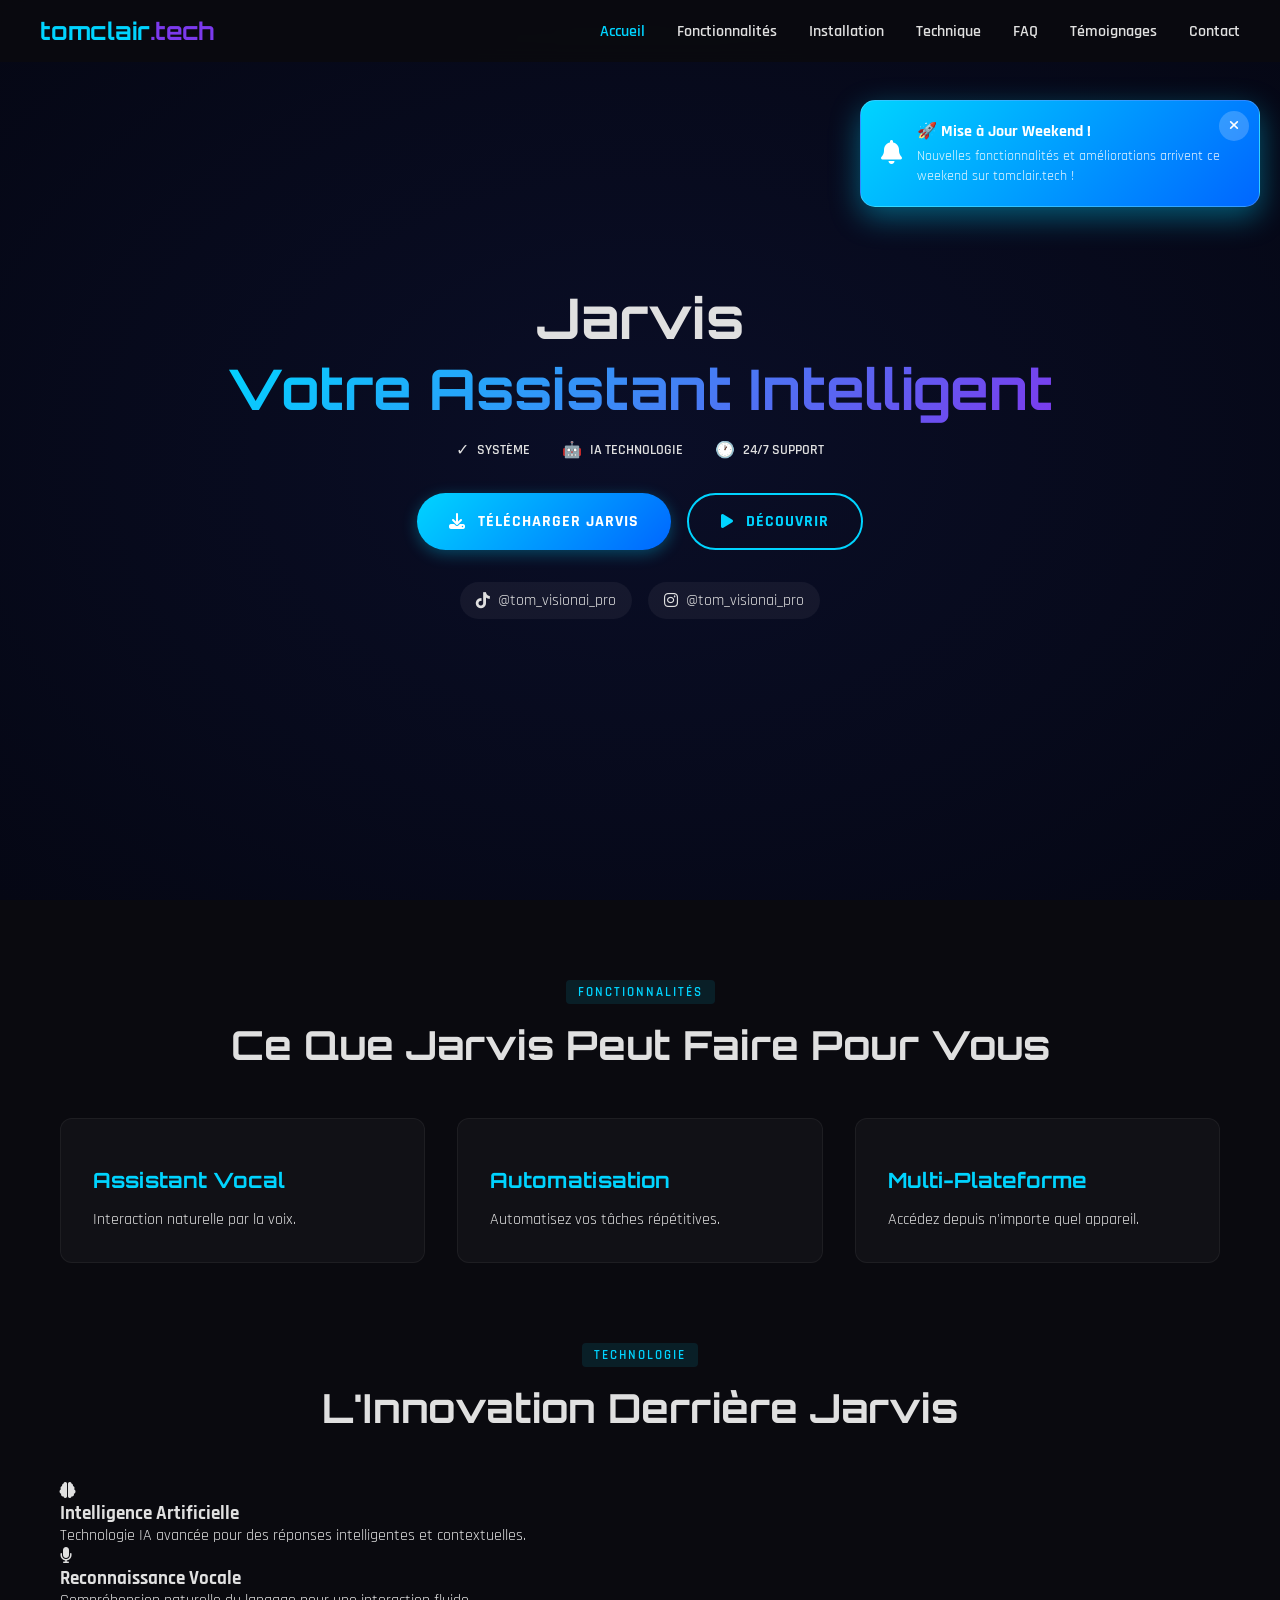
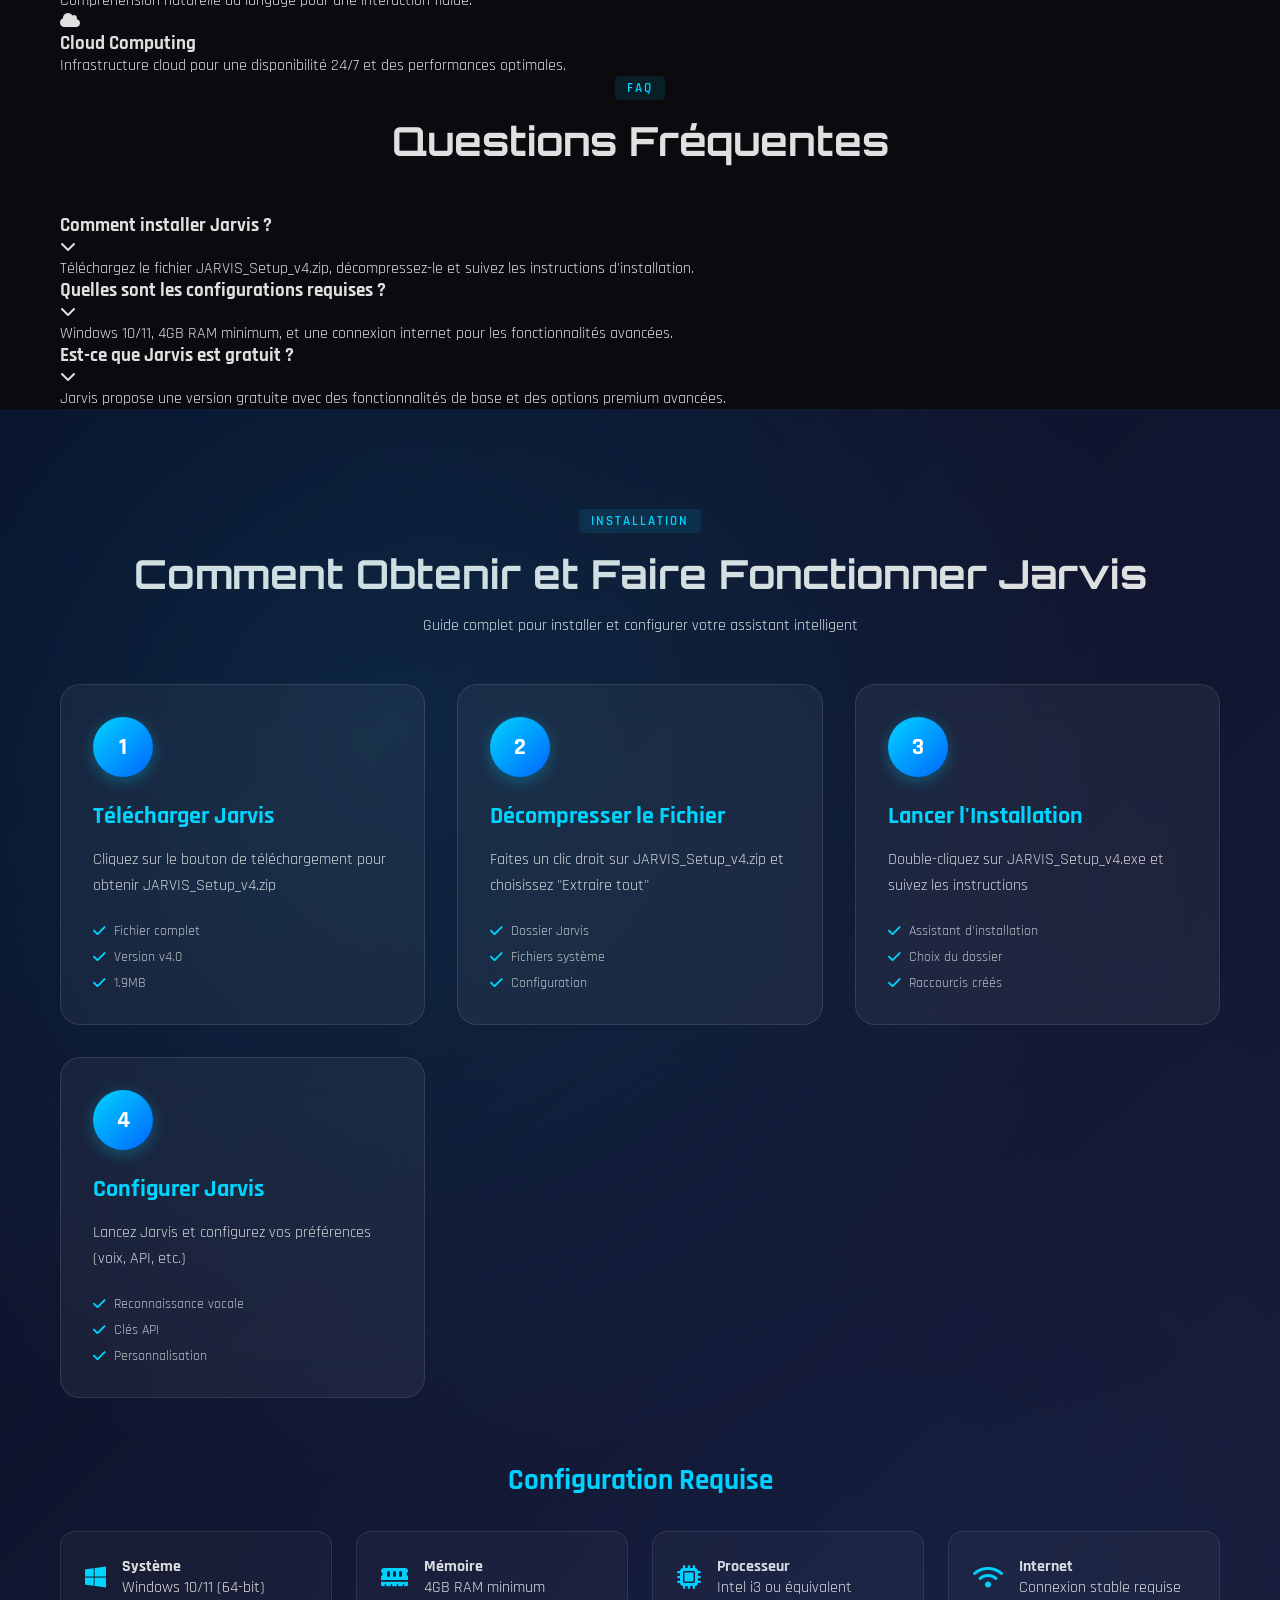
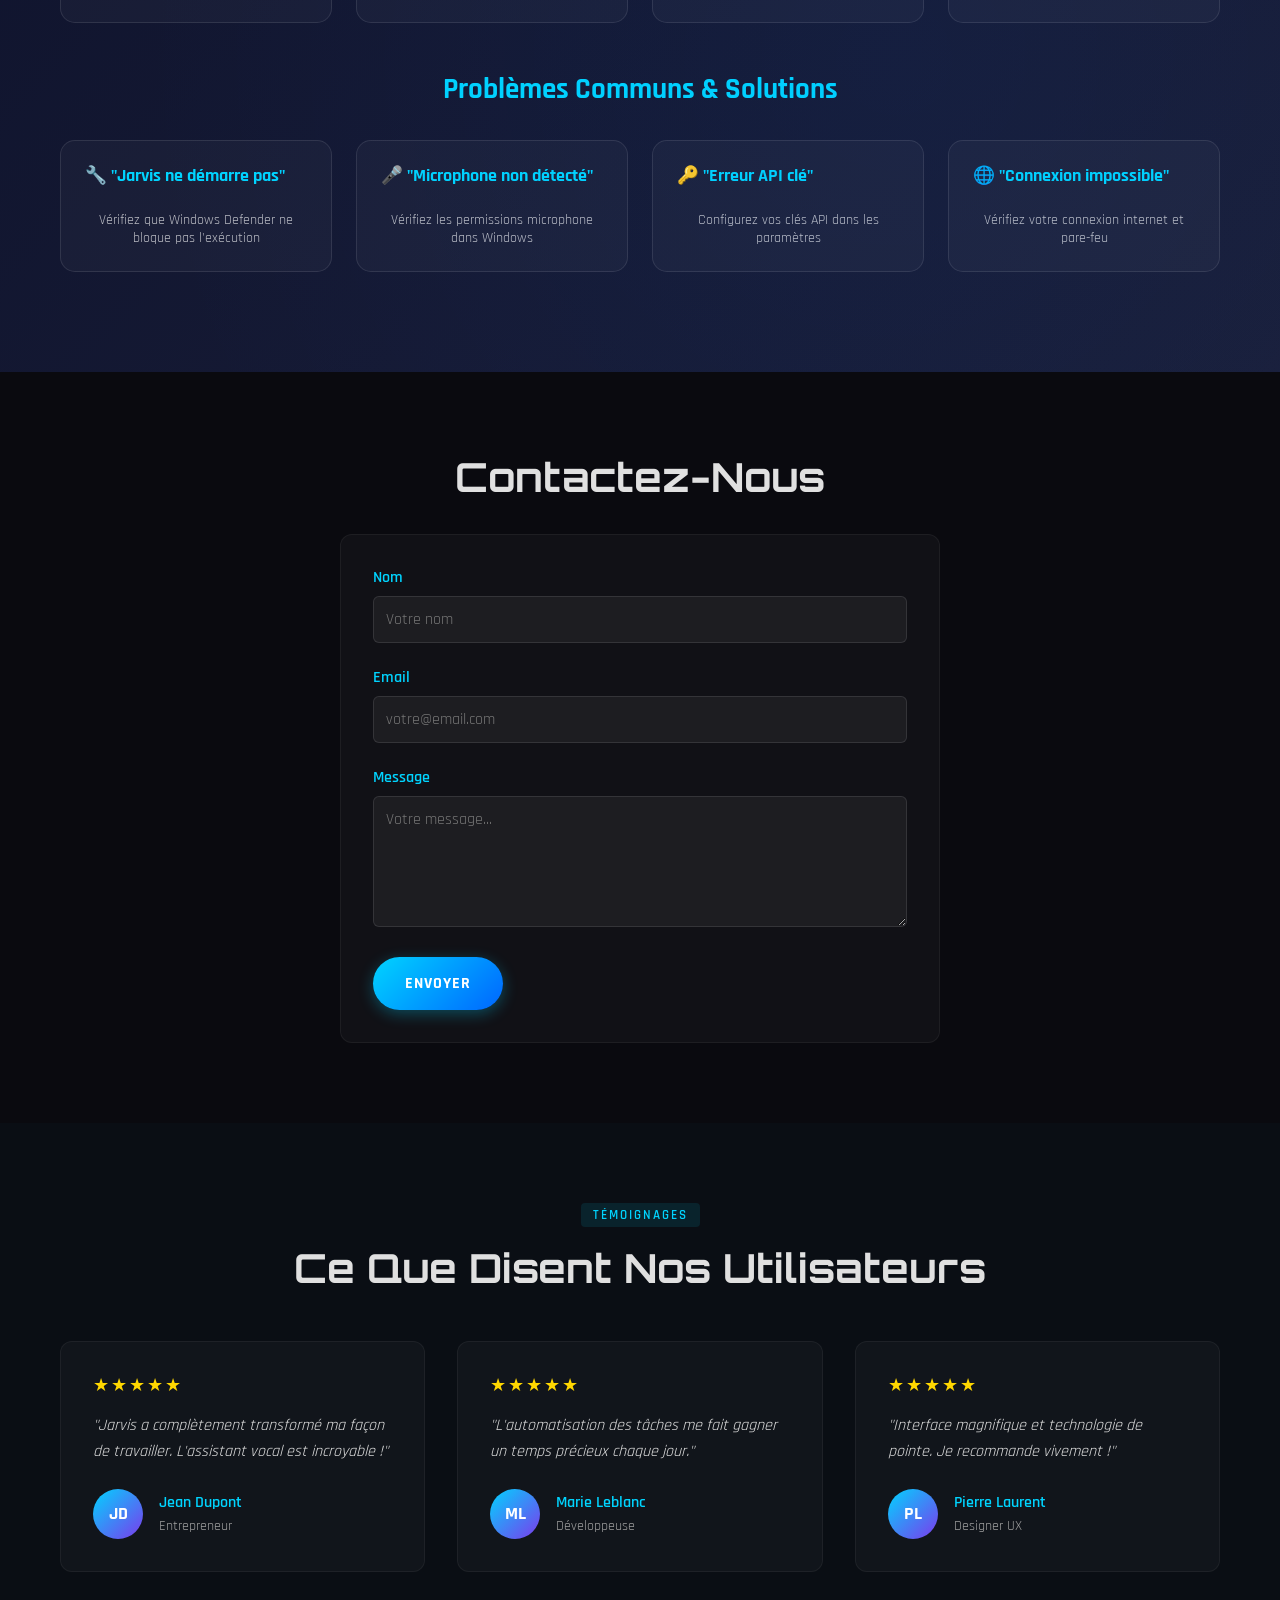
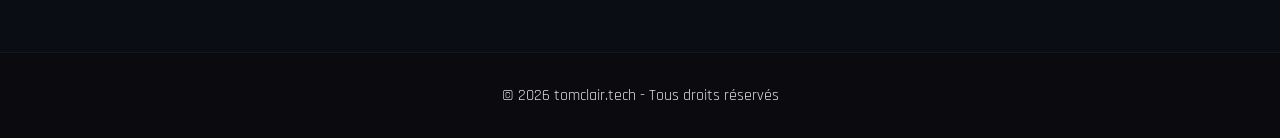
==== commit a9c1df2e: "update" ====
--- a/index.html
+++ b/index.html
@@ -23,7 +23,6 @@
                 <a href="#features" class="nav-link">Fonctionnalités</a>
                 <a href="#installation" class="nav-link">Installation</a>
                 <a href="#tech" class="nav-link">Technique</a>
-                <a href="#pro" class="nav-link">Version Pro</a>
                 <a href="#faq" class="nav-link">FAQ</a>
                 <a href="#testimonials" class="nav-link">Témoignages</a>
                 <a href="#contact" class="nav-link">Contact</a>
@@ -297,123 +296,6 @@
         </div>
     </section>
 
-    <!-- Professional Interface Section -->
-    <section class="pro-interface" id="pro">
-        <div class="container">
-            <div class="section-header">
-                <span class="section-tag">INTERFACE PRO</span>
-                <h2 class="section-title">Version Professionnelle</h2>
-                <p class="section-subtitle">Découvrez notre interface avancée pour les professionnels</p>
-            </div>
-            
-            <div class="pro-features">
-                <div class="pro-feature-card">
-                    <div class="pro-icon">
-                        <i class="fa-solid fa-chart-line"></i>
-                    </div>
-                    <h3>Tableau de Bord Avancé</h3>
-                    <p>Analytics en temps réel et métriques de performance</p>
-                    <ul>
-                        <li>Statistiques d'utilisation</li>
-                        <li>Graphiques interactifs</li>
-                        <li>Rapports personnalisés</li>
-                    </ul>
-                </div>
-                
-                <div class="pro-feature-card">
-                    <div class="pro-icon">
-                        <i class="fa-solid fa-users-cog"></i>
-                    </div>
-                    <h3>Gestion Multi-Utilisateurs</h3>
-                    <p>Administrez plusieurs profils et permissions</p>
-                    <ul>
-                        <li>Rôles et permissions</li>
-                        <li>Profils personnalisés</li>
-                        <li>Journal d'activité</li>
-                    </ul>
-                </div>
-                
-                <div class="pro-feature-card">
-                    <div class="pro-icon">
-                        <i class="fa-solid fa-shield-halved"></i>
-                    </div>
-                    <h3>Sécurité Entreprise</h3>
-                    <p>Protection avancée des données et conformité</p>
-                    <ul>
-                        <li>Chiffrement bout-en-bout</li>
-                        <li>Authentification 2FA</li>
-                        <li>Audit de sécurité</li>
-                    </ul>
-                </div>
-                
-                <div class="pro-feature-card">
-                    <div class="pro-icon">
-                        <i class="fa-solid fa-plug"></i>
-                    </div>
-                    <h3>Intégrations API</h3>
-                    <p>Connectez Jarvis avec vos outils existants</p>
-                    <ul>
-                        <li>API REST complète</li>
-                        <li>Webhooks personnalisés</li>
-                        <li>Connecteurs tiers</li>
-                    </ul>
-                </div>
-            </div>
-            
-            <div class="pro-pricing">
-                <div class="pricing-card">
-                    <h3>Version Standard</h3>
-                    <div class="price">GRATUIT</div>
-                    <ul>
-                        <li>Fonctionnalités de base</li>
-                        <li>Reconnaissance vocale</li>
-                        <li>Automatisation simple</li>
-                        <li>Support communautaire</li>
-                    </ul>
-                    <a href="JARVIS_Setup_v4.zip" class="btn btn-secondary" download>
-                        <i class="fa-solid fa-download"></i>
-                        <span>Télécharger</span>
-                    </a>
-                </div>
-                
-                <div class="pricing-card featured">
-                    <div class="badge">RECOMMANDÉ</div>
-                    <h3>Version Professionnelle</h3>
-                    <div class="price">29€<span>/mois</span></div>
-                    <ul>
-                        <li>Toutes les fonctionnalités Standard</li>
-                        <li>Tableau de bord avancé</li>
-                        <li>Multi-utilisateurs</li>
-                        <li>Sécurité entreprise</li>
-                        <li>Support prioritaire</li>
-                        <li>API complète</li>
-                    </ul>
-                    <a href="#contact" class="btn btn-primary">
-                        <i class="fa-solid fa-rocket"></i>
-                        <span>Démarrer l'Essai</span>
-                    </a>
-                </div>
-                
-                <div class="pricing-card">
-                    <h3>Version Enterprise</h3>
-                    <div class="price">99€<span>/mois</span></div>
-                    <ul>
-                        <li>Toutes les fonctionnalités Pro</li>
-                        <li>Déploiement sur site</li>
-                        <li>Personnalisation complète</li>
-                        <li>SLA garanti</li>
-                        <li>Formation dédiée</li>
-                        <li>Support 24/7</li>
-                    </ul>
-                    <a href="#contact" class="btn btn-secondary">
-                        <i class="fa-solid fa-building"></i>
-                        <span>Nous Contacter</span>
-                    </a>
-                </div>
-            </div>
-        </div>
-    </section>
-
     <!-- Contact Section -->
     <section class="contact-section" id="contact">
         <div class="container">
--- a/style.css
+++ b/style.css
@@ -858,165 +858,6 @@
     font-size: 0.9rem;
 }
 
-.pro-interface {
-    padding: 100px 0;
-    background: linear-gradient(135deg, #1a1f3a 0%, #0a0e27 100%);
-    position: relative;
-}
-
-.pro-features {
-    display: grid;
-    grid-template-columns: repeat(auto-fit, minmax(300px, 1fr));
-    gap: 2rem;
-    margin-bottom: 4rem;
-}
-
-.pro-feature-card {
-    background: rgba(255, 255, 255, 0.05);
-    border: 1px solid rgba(255, 255, 255, 0.1);
-    border-radius: 20px;
-    padding: 2.5rem;
-    text-align: center;
-    transition: all 0.4s cubic-bezier(0.4, 0, 0.2, 1);
-    backdrop-filter: blur(20px);
-}
-
-.pro-feature-card:hover {
-    transform: translateY(-10px);
-    border-color: rgba(0, 212, 255, 0.3);
-    box-shadow: 0 20px 40px rgba(0, 212, 255, 0.2);
-}
-
-.pro-icon {
-    width: 80px;
-    height: 80px;
-    background: linear-gradient(135deg, #00d4ff, #0066ff);
-    border-radius: 50%;
-    display: flex;
-    align-items: center;
-    justify-content: center;
-    margin: 0 auto 1.5rem;
-    font-size: 2rem;
-    color: white;
-    box-shadow: 0 4px 15px rgba(0, 212, 255, 0.3);
-}
-
-.pro-feature-card h3 {
-    font-size: 1.5rem;
-    font-weight: 700;
-    margin-bottom: 1rem;
-    color: #00d4ff;
-}
-
-.pro-feature-card p {
-    color: rgba(255, 255, 255, 0.8);
-    margin-bottom: 1.5rem;
-    line-height: 1.6;
-}
-
-.pro-feature-card ul {
-    list-style: none;
-    text-align: left;
-}
-
-.pro-feature-card li {
-    padding: 0.5rem 0;
-    color: rgba(255, 255, 255, 0.7);
-    position: relative;
-    padding-left: 1.5rem;
-}
-
-.pro-feature-card li::before {
-    content: '✓';
-    position: absolute;
-    left: 0;
-    color: #00d4ff;
-    font-weight: 700;
-}
-
-.pro-pricing {
-    display: grid;
-    grid-template-columns: repeat(auto-fit, minmax(300px, 1fr));
-    gap: 2rem;
-    max-width: 1000px;
-    margin: 0 auto;
-}
-
-.pricing-card {
-    background: rgba(255, 255, 255, 0.05);
-    border: 1px solid rgba(255, 255, 255, 0.1);
-    border-radius: 20px;
-    padding: 2.5rem;
-    text-align: center;
-    position: relative;
-    transition: all 0.4s cubic-bezier(0.4, 0, 0.2, 1);
-    backdrop-filter: blur(20px);
-}
-
-.pricing-card.featured {
-    border-color: rgba(0, 212, 255, 0.3);
-    box-shadow: 0 20px 40px rgba(0, 212, 255, 0.2);
-    transform: scale(1.05);
-}
-
-.pricing-card:hover {
-    transform: translateY(-10px);
-    box-shadow: 0 20px 40px rgba(0, 212, 255, 0.2);
-}
-
-.pricing-card.featured:hover {
-    transform: scale(1.05) translateY(-10px);
-}
-
-.badge {
-    position: absolute;
-    top: -15px;
-    left: 50%;
-    transform: translateX(-50%);
-    background: linear-gradient(135deg, #00d4ff, #0066ff);
-    color: white;
-    padding: 0.5rem 1.5rem;
-    border-radius: 50px;
-    font-size: 0.8rem;
-    font-weight: 700;
-    text-transform: uppercase;
-    letter-spacing: 1px;
-}
-
-.pricing-card h3 {
-    font-size: 1.5rem;
-    font-weight: 700;
-    margin-bottom: 1rem;
-    color: #00d4ff;
-}
-
-.price {
-    font-size: 3rem;
-    font-weight: 900;
-    color: white;
-    margin-bottom: 2rem;
-}
-
-.price span {
-    font-size: 1rem;
-    font-weight: 400;
-    color: rgba(255, 255, 255, 0.7);
-}
-
-.pricing-card ul {
-    list-style: none;
-    margin-bottom: 2rem;
-}
-
-.pricing-card li {
-    padding: 0.75rem 0;
-    color: rgba(255, 255, 255, 0.8);
-    border-bottom: 1px solid rgba(255, 255, 255, 0.1);
-}
-
-.pricing-card li:last-child {
-    border-bottom: none;
-}
 
 @media (max-width: 768px) {
     .nav-links {
@@ -1127,38 +968,7 @@
         gap: 1rem;
     }
     
-    .pro-features {
-        grid-template-columns: 1fr;
-        gap: 1.5rem;
-    }
-    
-    .pro-feature-card {
-        padding: 2rem;
-    }
-    
-    .pro-icon {
-        width: 60px;
-        height: 60px;
-        font-size: 1.5rem;
-    }
-    
-    .pro-pricing {
-        grid-template-columns: 1fr;
-        gap: 1.5rem;
-    }
-    
-    .pricing-card.featured {
-        transform: scale(1);
-    }
-    
-    .pricing-card.featured:hover {
-        transform: translateY(-10px);
-    }
-    
-    .price {
-        font-size: 2.5rem;
-    }
-    
+        
     .nav-links {
         font-size: 0.9rem;
     }
@@ -1178,14 +988,6 @@
         grid-template-columns: repeat(2, 1fr);
     }
     
-    .pro-features {
-        grid-template-columns: repeat(2, 1fr);
-    }
-    
-    .pro-pricing {
-        grid-template-columns: repeat(2, 1fr);
-    }
-    
     .requirements-grid, .troubleshooting-grid {
         grid-template-columns: repeat(2, 1fr);
     }
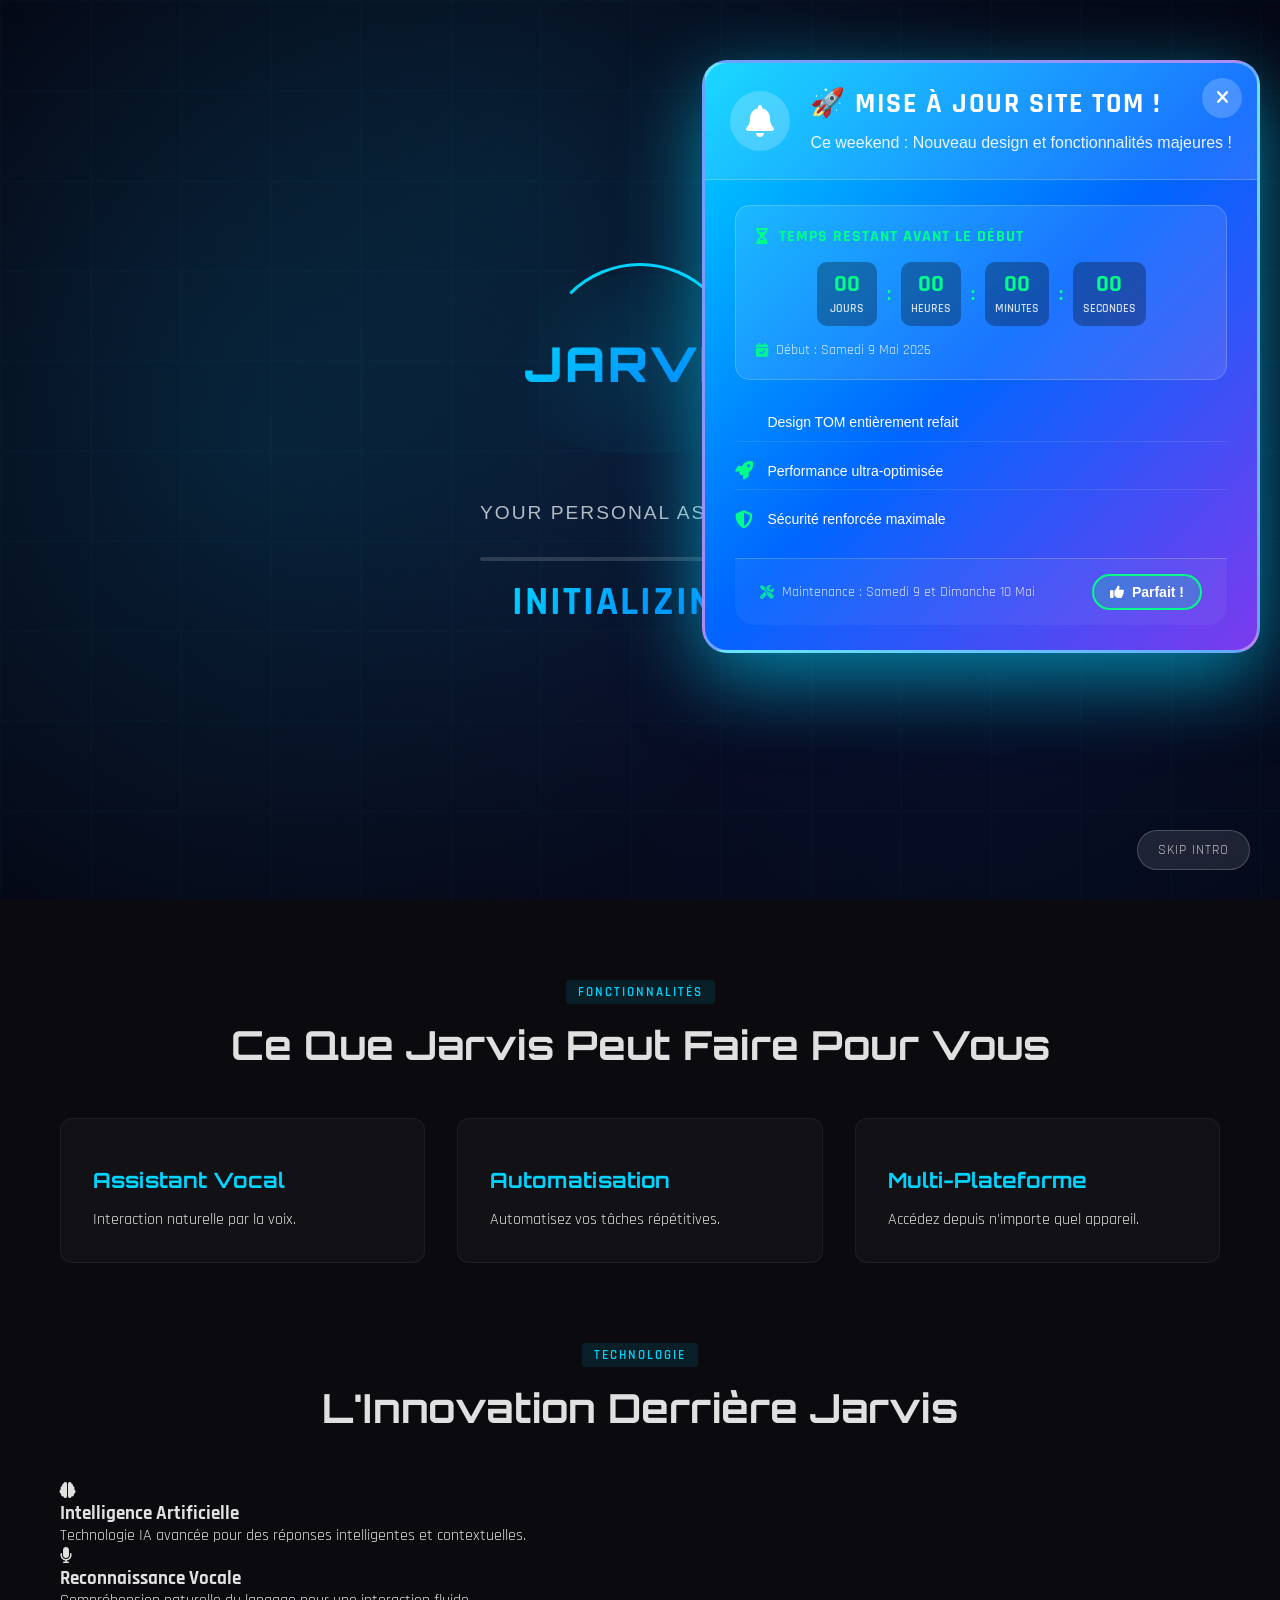
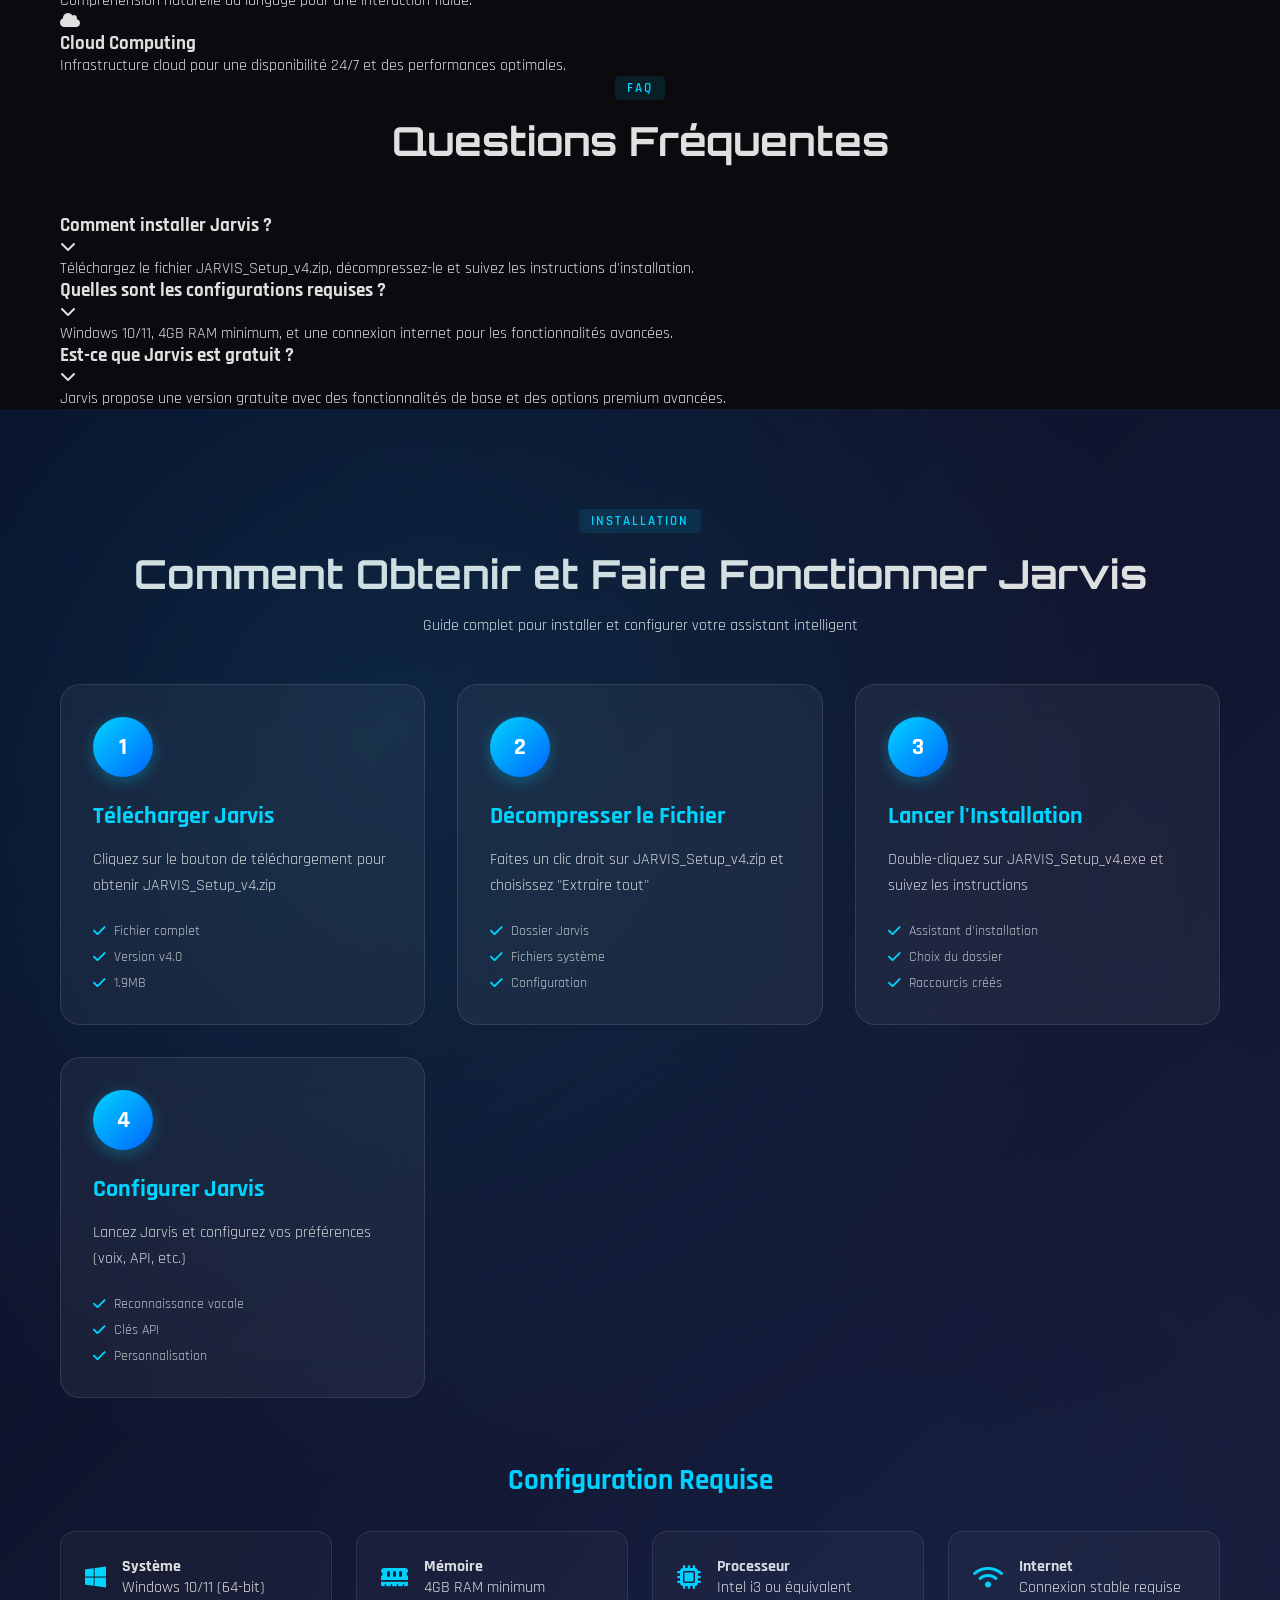
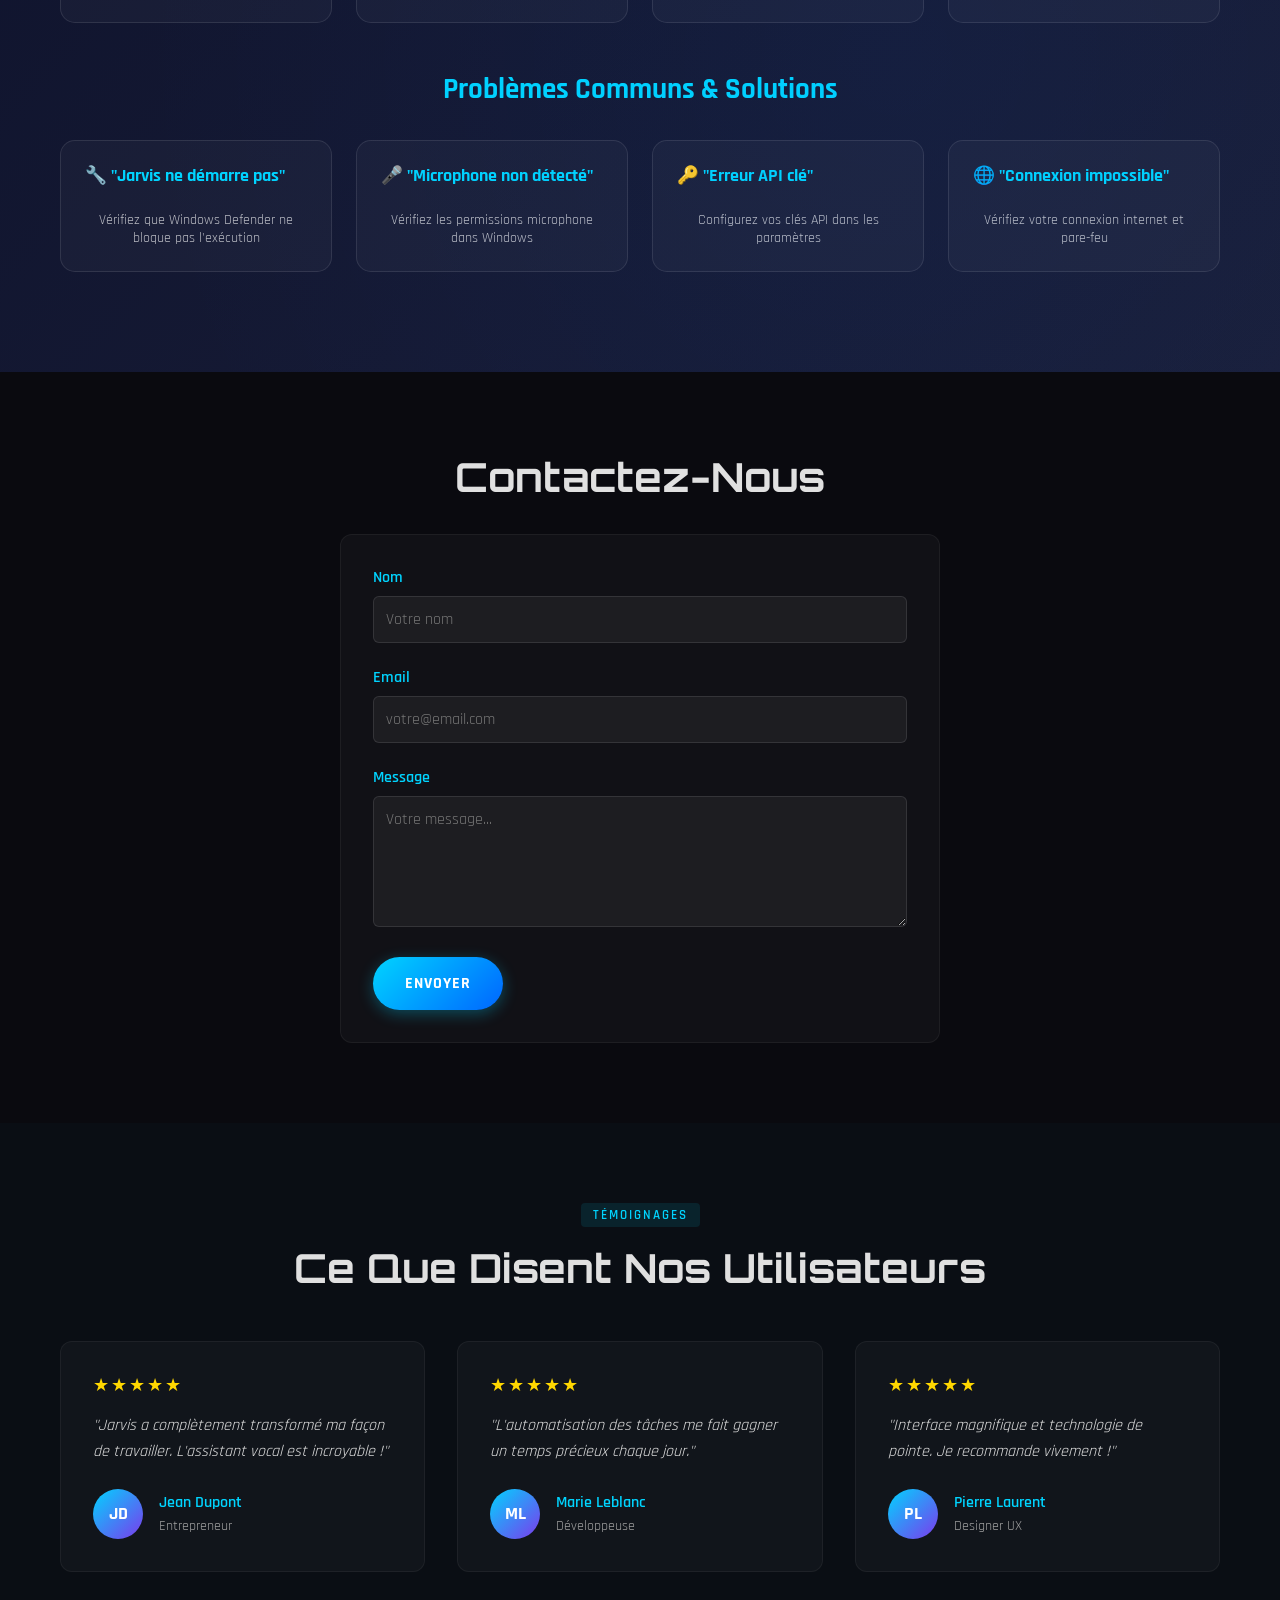
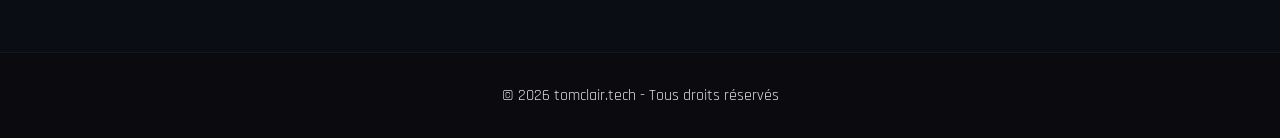
==== commit 13fe7251: "up" ====
--- a/index.html
+++ b/index.html
@@ -12,6 +12,32 @@
 </head>
 <body>
     
+    <!-- Générique Jarvis -->
+    <div class="jarvis-intro" id="jarvisIntro">
+        <div class="intro-background">
+            <div class="intro-particles"></div>
+            <div class="intro-grid"></div>
+        </div>
+        <div class="intro-content">
+            <div class="intro-logo">
+                <div class="logo-ring"></div>
+                <div class="logo-core">
+                    <span class="logo-text">JARVIS</span>
+                </div>
+            </div>
+            <div class="intro-tagline">
+                <span class="tagline-text">Your Personal Assistant</span>
+            </div>
+            <div class="intro-loading">
+                <div class="loading-bar">
+                    <div class="loading-progress"></div>
+                </div>
+                <span class="loading-text">Initializing...</span>
+            </div>
+        </div>
+        <button class="intro-skip" id="introSkip">Skip Intro</button>
+    </div>
+    
     <!-- Navigation -->
     <nav class="navbar" id="navbar">
         <div class="nav-container">
--- a/style.css
+++ b/style.css
@@ -9,6 +9,269 @@
     background: #0a0a0f;
     color: #e0e0e0;
     overflow-x: hidden;
+}
+
+/* Générique Jarvis - Intro Animation */
+.jarvis-intro {
+    position: fixed;
+    top: 0;
+    left: 0;
+    width: 100%;
+    height: 100%;
+    background: radial-gradient(ellipse at center, #0a0e27 0%, #050714 100%);
+    display: flex;
+    align-items: center;
+    justify-content: center;
+    z-index: 10000;
+    color: white;
+    overflow: hidden;
+    transition: opacity 1s cubic-bezier(0.4, 0, 0.2, 1);
+}
+
+.jarvis-intro.hidden {
+    opacity: 0;
+    pointer-events: none;
+}
+
+.intro-background {
+    position: absolute;
+    top: 0;
+    left: 0;
+    width: 100%;
+    height: 100%;
+    overflow: hidden;
+}
+
+.intro-particles {
+    position: absolute;
+    width: 100%;
+    height: 100%;
+    background: radial-gradient(circle at 20% 50%, rgba(0, 212, 255, 0.1) 0%, transparent 50%),
+                radial-gradient(circle at 80% 80%, rgba(0, 102, 255, 0.05) 0%, transparent 50%),
+                radial-gradient(circle at 40% 20%, rgba(0, 212, 255, 0.08) 0%, transparent 50%);
+    animation: particlesFloat 20s ease-in-out infinite;
+}
+
+@keyframes particlesFloat {
+    0%, 100% { transform: translate(0, 0) rotate(0deg); }
+    33% { transform: translate(30px, -30px) rotate(120deg); }
+    66% { transform: translate(-20px, 20px) rotate(240deg); }
+}
+
+.intro-grid {
+    position: absolute;
+    top: 0;
+    left: 0;
+    width: 100%;
+    height: 100%;
+    background: url('data:image/svg+xml,<svg xmlns="http://www.w3.org/2000/svg" viewBox="0 0 100 100"><defs><pattern id="grid" width="10" height="10" patternUnits="userSpaceOnUse"><path d="M 10 0 L 0 0 0 10" fill="none" stroke="rgba(0,212,255,0.03)" stroke-width="0.5"/></pattern></defs><rect width="100" height="100" fill="url(%23grid)"/></svg>');
+    opacity: 0.5;
+    animation: gridMove 30s linear infinite;
+}
+
+@keyframes gridMove {
+    0% { transform: translate(0, 0); }
+    100% { transform: translate(20px, 20px); }
+}
+
+.intro-content {
+    text-align: center;
+    z-index: 10;
+    position: relative;
+}
+
+.intro-logo {
+    position: relative;
+    margin-bottom: 3rem;
+}
+
+.logo-ring {
+    position: absolute;
+    top: 50%;
+    left: 50%;
+    transform: translate(-50%, -50%);
+    width: 200px;
+    height: 200px;
+    border: 3px solid transparent;
+    border-top: 3px solid #00d4ff;
+    border-right: 3px solid #0066ff;
+    border-radius: 50%;
+    animation: ringRotate 3s linear infinite;
+}
+
+@keyframes ringRotate {
+    0% { transform: translate(-50%, -50%) rotate(0deg); }
+    100% { transform: translate(-50%, -50%) rotate(360deg); }
+}
+
+.logo-core {
+    position: relative;
+    z-index: 2;
+    background: radial-gradient(circle, rgba(0, 212, 255, 0.1) 0%, transparent 70%);
+    border-radius: 50%;
+    padding: 60px 40px;
+    animation: corePulse 2s ease-in-out infinite;
+}
+
+@keyframes corePulse {
+    0%, 100% { transform: scale(1); opacity: 1; }
+    50% { transform: scale(1.05); opacity: 0.8; }
+}
+
+.logo-text {
+    font-family: 'Orbitron', sans-serif;
+    font-size: 3rem;
+    font-weight: 900;
+    background: linear-gradient(135deg, #00d4ff 0%, #0066ff 50%, #7c3aed 100%);
+    background-size: 200% 200%;
+    -webkit-background-clip: text;
+    -webkit-text-fill-color: transparent;
+    background-clip: text;
+    animation: gradientShift 3s ease-in-out infinite, textGlow 2s ease-in-out infinite;
+    text-transform: uppercase;
+    letter-spacing: 3px;
+}
+
+@keyframes gradientShift {
+    0%, 100% { background-position: 0% 50%; }
+    50% { background-position: 100% 50%; }
+}
+
+@keyframes textGlow {
+    0%, 100% { text-shadow: 0 0 20px rgba(0, 212, 255, 0.5); }
+    50% { text-shadow: 0 0 40px rgba(0, 212, 255, 0.8); }
+}
+
+.intro-tagline {
+    margin-bottom: 2rem;
+    opacity: 0;
+    animation: taglineFadeIn 1s ease-out 1s forwards;
+}
+
+@keyframes taglineFadeIn {
+    to {
+        opacity: 1;
+        transform: translateY(0);
+    }
+    from {
+        opacity: 0;
+        transform: translateY(20px);
+    }
+}
+
+.tagline-text {
+    font-family: 'Rajdhani', sans-serif;
+    font-size: 1.2rem;
+    font-weight: 300;
+    color: rgba(255, 255, 255, 0.7);
+    letter-spacing: 2px;
+    text-transform: uppercase;
+}
+
+.intro-loading {
+    opacity: 0;
+    animation: loadingFadeIn 1s ease-out 2s forwards;
+}
+
+@keyframes loadingFadeIn {
+    to {
+        opacity: 1;
+        transform: translateY(0);
+    }
+    from {
+        opacity: 0;
+        transform: translateY(20px);
+    }
+}
+
+.loading-bar {
+    width: 300px;
+    height: 4px;
+    background: rgba(255, 255, 255, 0.1);
+    border-radius: 2px;
+    overflow: hidden;
+    margin-bottom: 1rem;
+}
+
+.loading-progress {
+    height: 100%;
+    background: linear-gradient(90deg, #00d4ff, #0066ff, #7c3aed, #00d4ff);
+    background-size: 300% 100%;
+    animation: loadingProgress 3s ease-in-out, loadingGradient 2s linear infinite;
+    border-radius: 2px;
+}
+
+@keyframes loadingProgress {
+    0% { width: 0%; }
+    100% { width: 100%; }
+}
+
+@keyframes loadingGradient {
+    0% { background-position: 0% 50%; }
+    100% { background-position: 300% 50%; }
+}
+
+.loading-text {
+    font-family: 'Rajdhani', sans-serif;
+    font-size: 0.9rem;
+    color: rgba(255, 255, 255, 0.6);
+    letter-spacing: 1px;
+    text-transform: uppercase;
+}
+
+.intro-skip {
+    position: absolute;
+    bottom: 30px;
+    right: 30px;
+    background: rgba(255, 255, 255, 0.1);
+    border: 1px solid rgba(255, 255, 255, 0.2);
+    color: rgba(255, 255, 255, 0.7);
+    padding: 10px 20px;
+    border-radius: 25px;
+    cursor: pointer;
+    font-family: 'Rajdhani', sans-serif;
+    font-size: 0.9rem;
+    text-transform: uppercase;
+    letter-spacing: 1px;
+    transition: all 0.3s ease;
+    backdrop-filter: blur(10px);
+}
+
+.intro-skip:hover {
+    background: rgba(255, 255, 255, 0.2);
+    color: white;
+    transform: translateY(-2px);
+}
+
+/* Mobile Responsive pour Générique */
+@media (max-width: 768px) {
+    .logo-ring {
+        width: 150px;
+        height: 150px;
+    }
+    
+    .logo-core {
+        padding: 40px 30px;
+    }
+    
+    .logo-text {
+        font-size: 2rem;
+    }
+    
+    .tagline-text {
+        font-size: 1rem;
+    }
+    
+    .loading-bar {
+        width: 200px;
+    }
+    
+    .intro-skip {
+        bottom: 20px;
+        right: 20px;
+        padding: 8px 16px;
+        font-size: 0.8rem;
+    }
 }
 
 .loading-overlay {
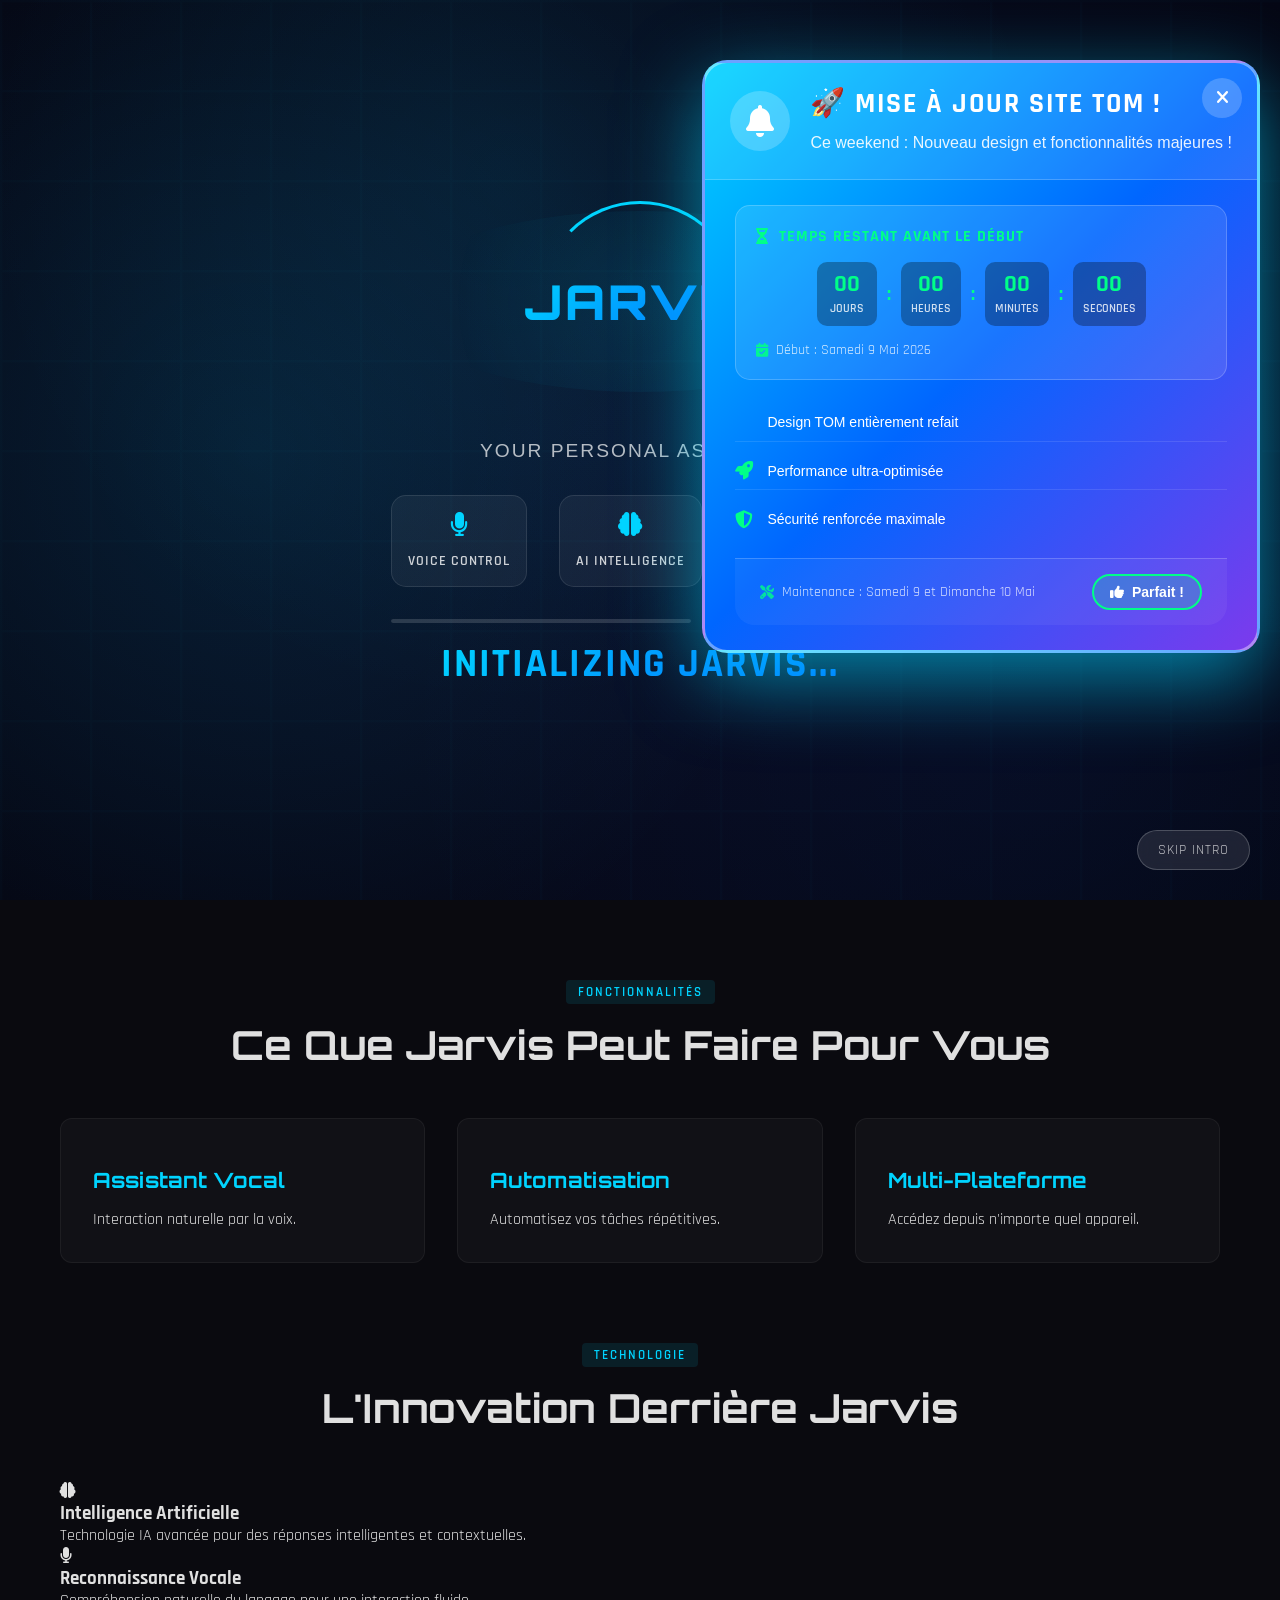
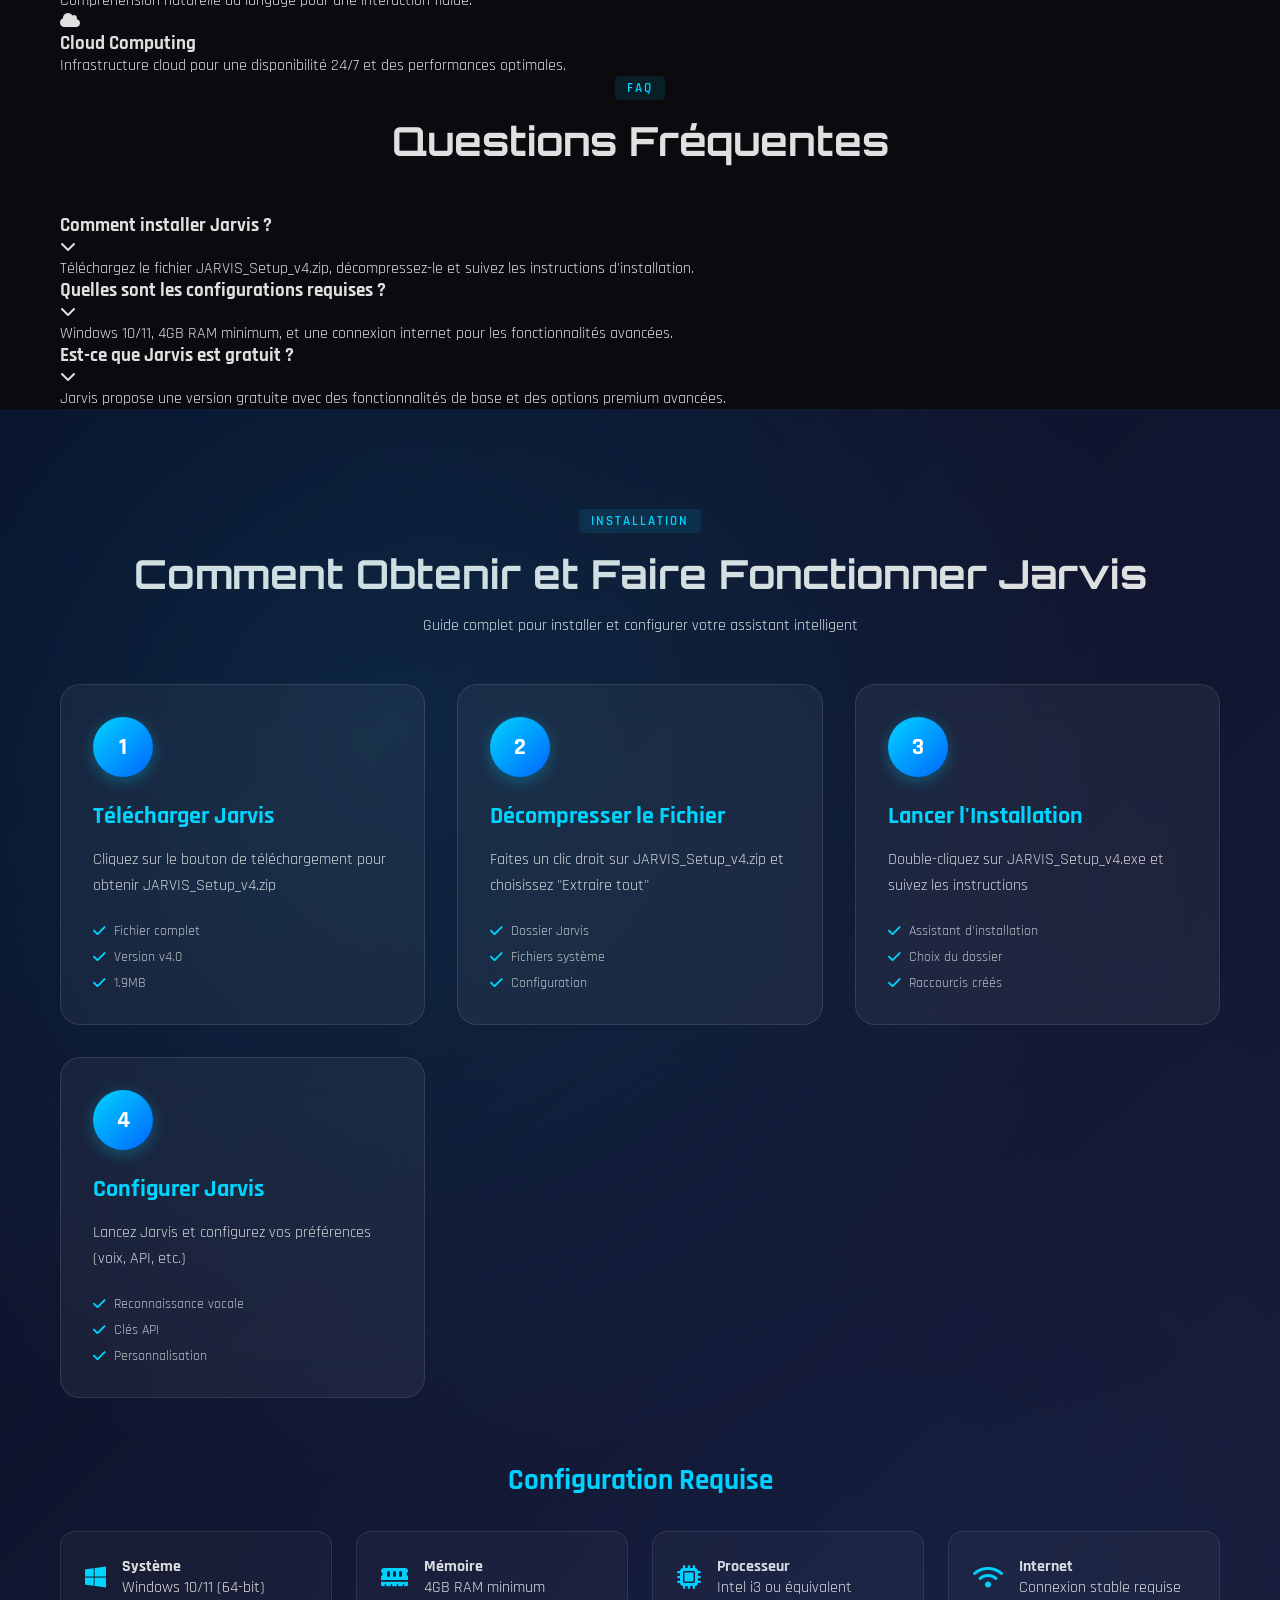
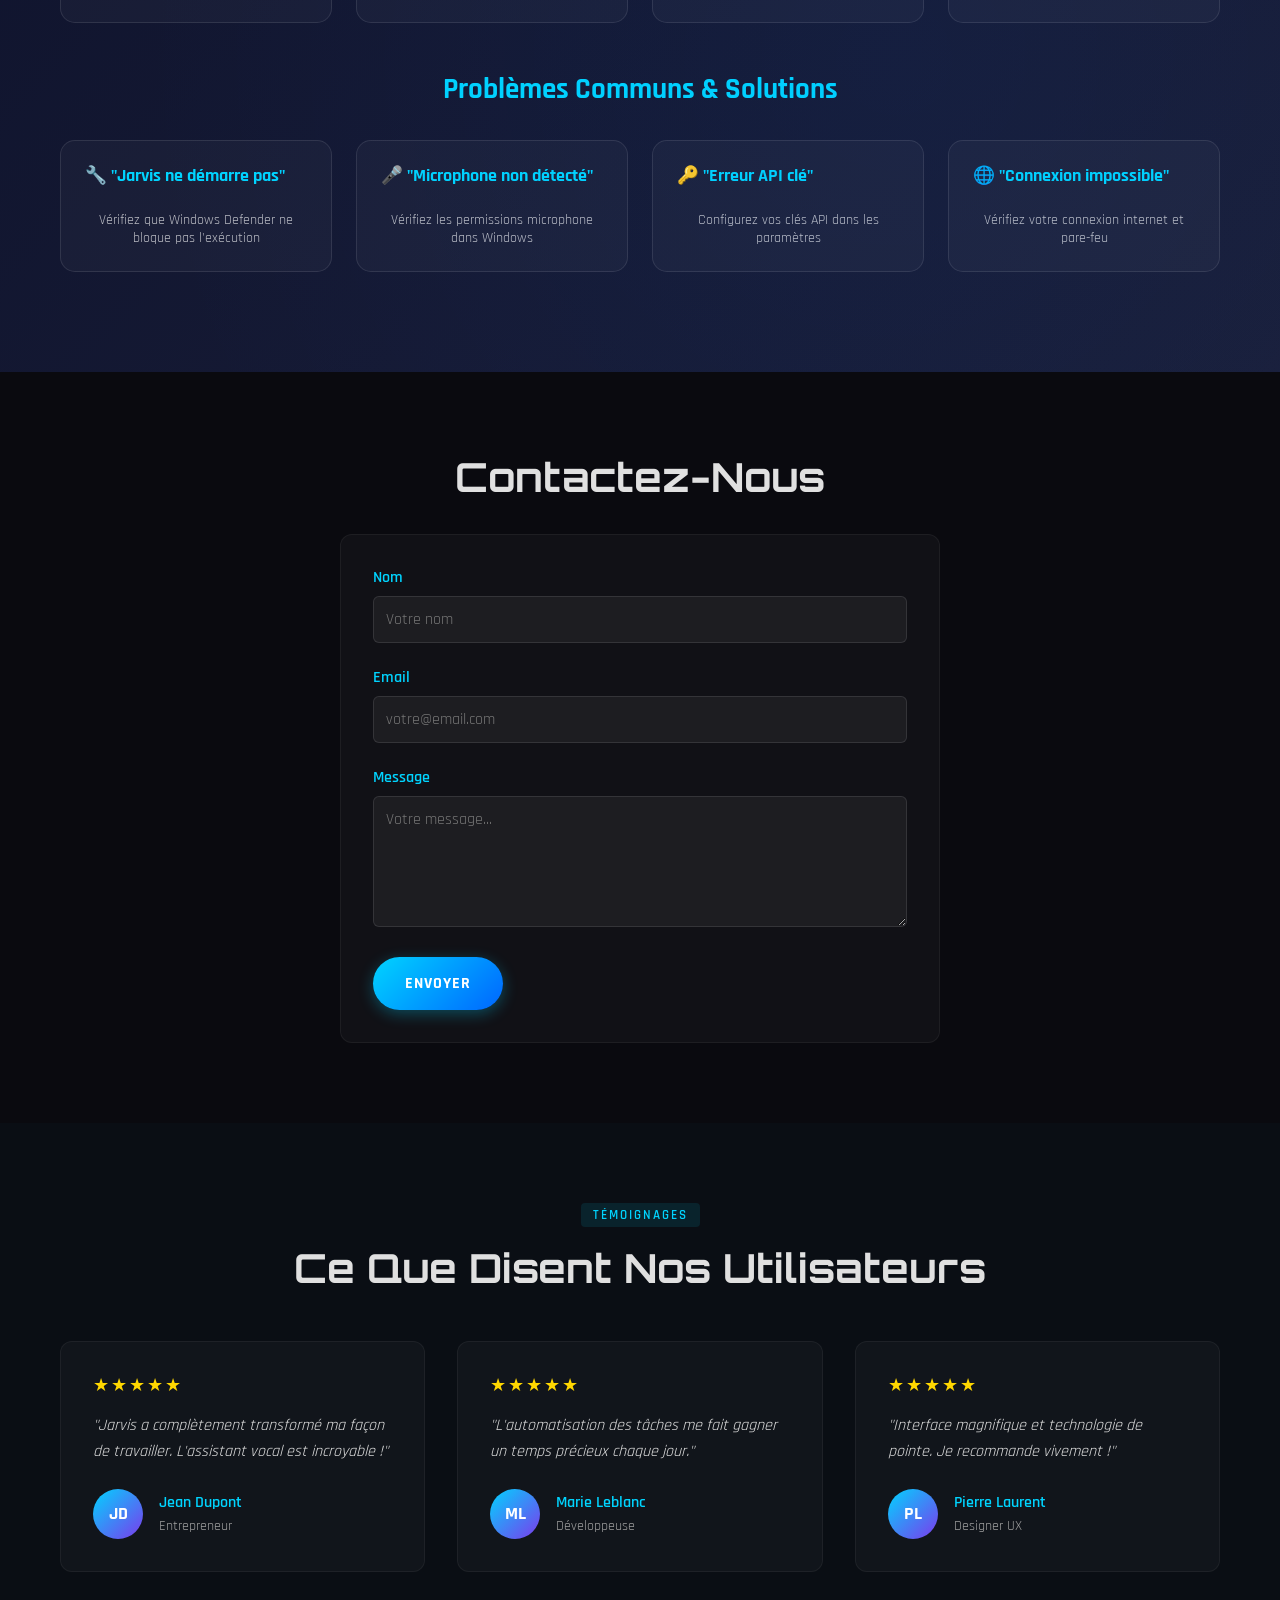
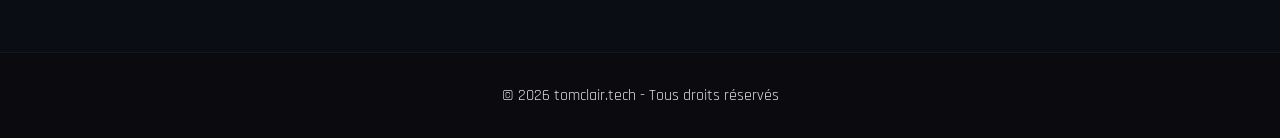
==== commit cd95e0c0: "update" ====
--- a/index.html
+++ b/index.html
@@ -28,11 +28,25 @@
             <div class="intro-tagline">
                 <span class="tagline-text">Your Personal Assistant</span>
             </div>
+            <div class="intro-features">
+                <div class="feature-item">
+                    <i class="fa-solid fa-microphone"></i>
+                    <span>Voice Control</span>
+                </div>
+                <div class="feature-item">
+                    <i class="fa-solid fa-brain"></i>
+                    <span>AI Intelligence</span>
+                </div>
+                <div class="feature-item">
+                    <i class="fa-solid fa-robot"></i>
+                    <span>Task Automation</span>
+                </div>
+            </div>
             <div class="intro-loading">
                 <div class="loading-bar">
                     <div class="loading-progress"></div>
                 </div>
-                <span class="loading-text">Initializing...</span>
+                <span class="loading-text">Initializing Jarvis...</span>
             </div>
         </div>
         <button class="intro-skip" id="introSkip">Skip Intro</button>
--- a/style.css
+++ b/style.css
@@ -168,9 +168,63 @@
     text-transform: uppercase;
 }
 
+.intro-features {
+    display: flex;
+    justify-content: center;
+    gap: 2rem;
+    margin-bottom: 2rem;
+    opacity: 0;
+    animation: featuresFadeIn 1s ease-out 1.5s forwards;
+}
+
+@keyframes featuresFadeIn {
+    to {
+        opacity: 1;
+        transform: translateY(0);
+    }
+    from {
+        opacity: 0;
+        transform: translateY(20px);
+    }
+}
+
+.intro-features .feature-item {
+    display: flex;
+    flex-direction: column;
+    align-items: center;
+    gap: 0.5rem;
+    padding: 1rem;
+    background: rgba(255, 255, 255, 0.05);
+    border-radius: 15px;
+    border: 1px solid rgba(255, 255, 255, 0.1);
+    backdrop-filter: blur(10px);
+    transition: all 0.3s ease;
+}
+
+.intro-features .feature-item:hover {
+    background: rgba(255, 255, 255, 0.1);
+    transform: translateY(-5px);
+    box-shadow: 0 10px 20px rgba(0, 212, 255, 0.2);
+}
+
+.intro-features .feature-item i {
+    font-size: 1.5rem;
+    color: #00d4ff;
+    margin-bottom: 0.5rem;
+}
+
+.intro-features .feature-item span {
+    font-family: 'Rajdhani', sans-serif;
+    font-size: 0.9rem;
+    font-weight: 600;
+    color: rgba(255, 255, 255, 0.8);
+    text-transform: uppercase;
+    letter-spacing: 1px;
+}
+
 .intro-loading {
     opacity: 0;
-    animation: loadingFadeIn 1s ease-out 2s forwards;
+    animation: loadingFadeIn 1s ease-out 2.5s forwards;
 }
 
 @keyframes loadingFadeIn {
@@ -262,6 +316,22 @@
         font-size: 1rem;
     }
     
+    .intro-features {
+        flex-direction: column;
+        gap: 1rem;
+    }
+    
+    .intro-features .feature-item {
+        flex-direction: row;
+        justify-content: center;
+        gap: 1rem;
+        padding: 0.8rem 1rem;
+    }
+    
+    .intro-features .feature-item i {
+        margin-bottom: 0;
+    }
+    
     .loading-bar {
         width: 200px;
     }
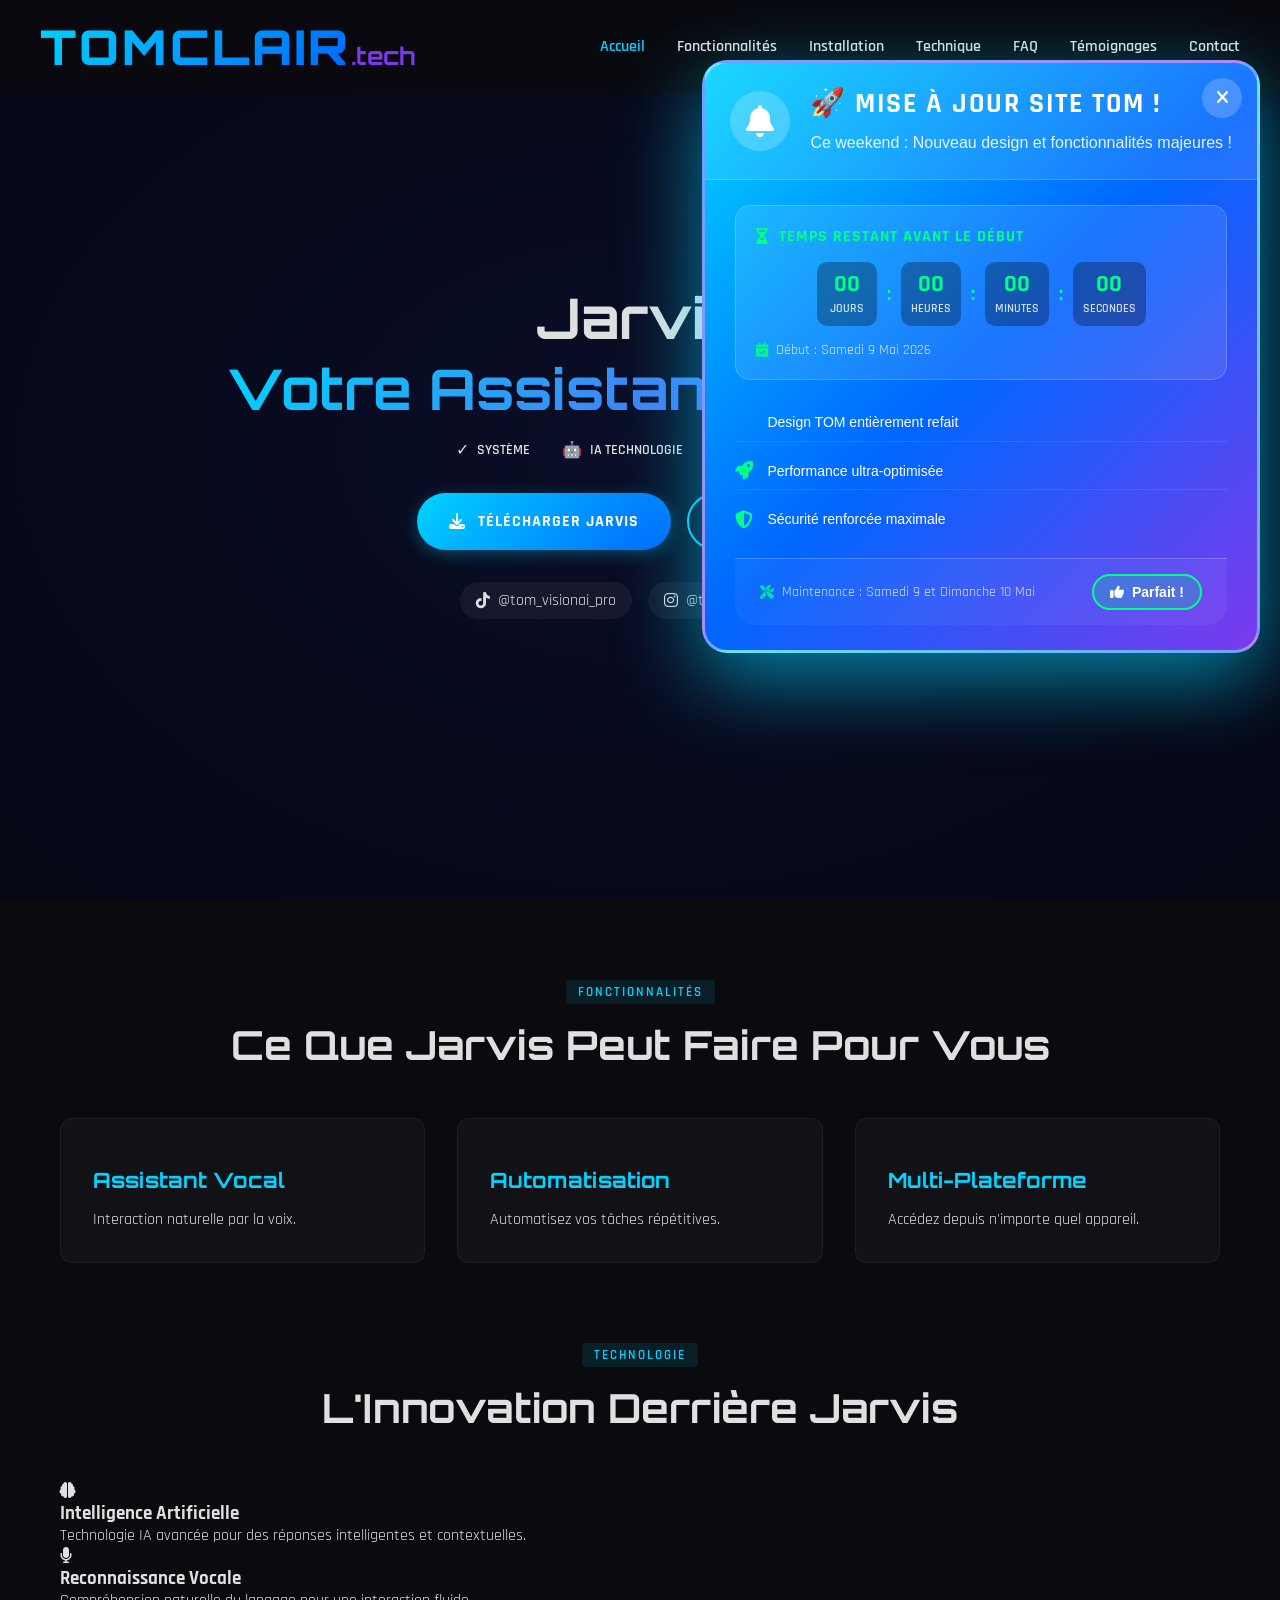
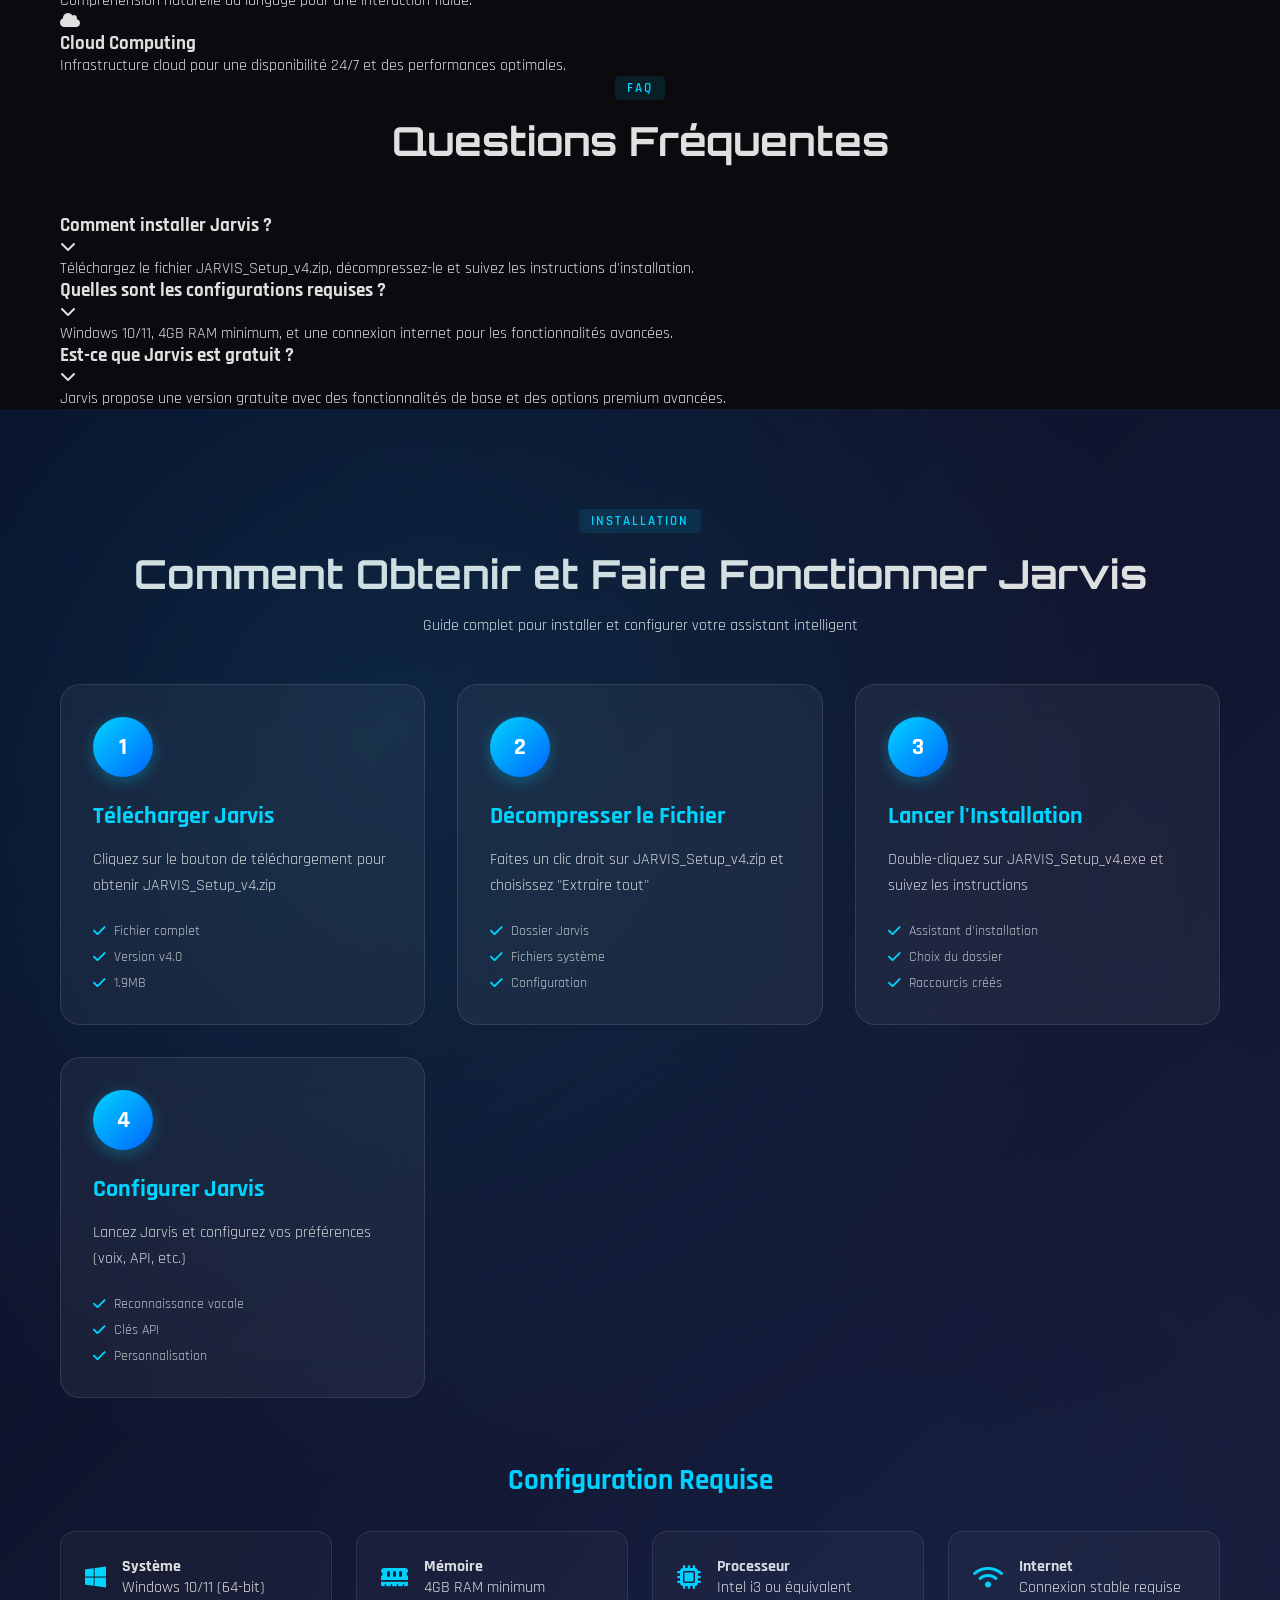
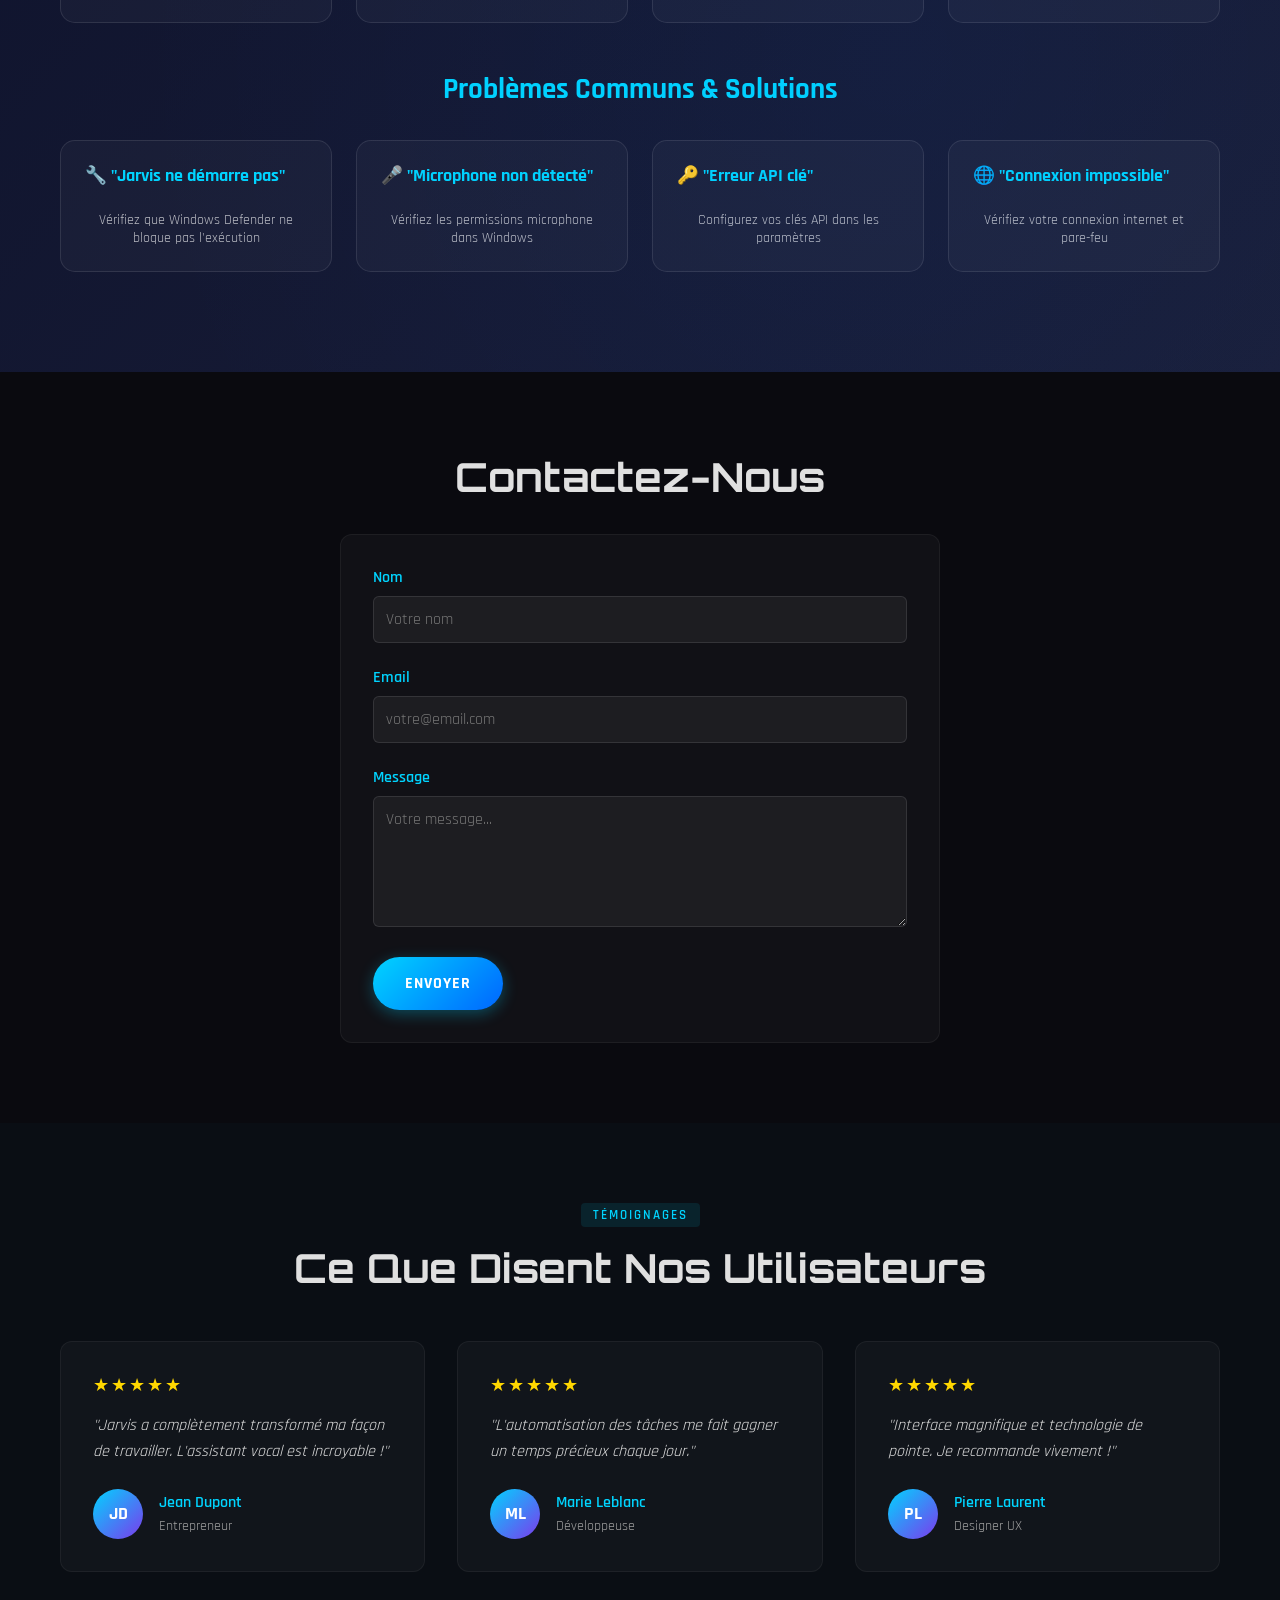
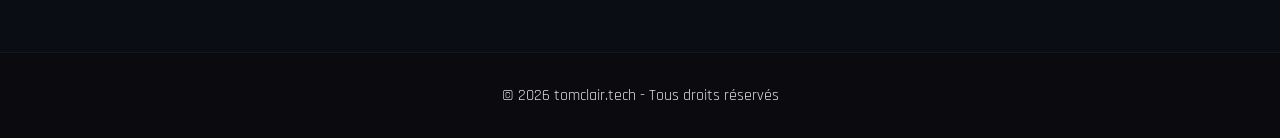
==== commit bffe4cf6: "update" ====
--- a/index.html
+++ b/index.html
@@ -12,46 +12,7 @@
 </head>
 <body>
     
-    <!-- Générique Jarvis -->
-    <div class="jarvis-intro" id="jarvisIntro">
-        <div class="intro-background">
-            <div class="intro-particles"></div>
-            <div class="intro-grid"></div>
-        </div>
-        <div class="intro-content">
-            <div class="intro-logo">
-                <div class="logo-ring"></div>
-                <div class="logo-core">
-                    <span class="logo-text">JARVIS</span>
-                </div>
-            </div>
-            <div class="intro-tagline">
-                <span class="tagline-text">Your Personal Assistant</span>
-            </div>
-            <div class="intro-features">
-                <div class="feature-item">
-                    <i class="fa-solid fa-microphone"></i>
-                    <span>Voice Control</span>
-                </div>
-                <div class="feature-item">
-                    <i class="fa-solid fa-brain"></i>
-                    <span>AI Intelligence</span>
-                </div>
-                <div class="feature-item">
-                    <i class="fa-solid fa-robot"></i>
-                    <span>Task Automation</span>
-                </div>
-            </div>
-            <div class="intro-loading">
-                <div class="loading-bar">
-                    <div class="loading-progress"></div>
-                </div>
-                <span class="loading-text">Initializing Jarvis...</span>
-            </div>
-        </div>
-        <button class="intro-skip" id="introSkip">Skip Intro</button>
-    </div>
-    
+        
     <!-- Navigation -->
     <nav class="navbar" id="navbar">
         <div class="nav-container">
--- a/style.css
+++ b/style.css
@@ -1191,7 +1191,6 @@
     font-size: 0.9rem;
 }
 
-
 @media (max-width: 768px) {
     .nav-links {
         display: none;
@@ -1199,62 +1198,141 @@
         top: 100%;
         left: 0;
         right: 0;
-        background: rgba(10, 10, 15, 0.95);
-        backdrop-filter: blur(10px);
+        background: rgba(10, 10, 15, 0.98);
+        backdrop-filter: blur(20px);
         flex-direction: column;
-        padding: 20px;
-        border-top: 1px solid rgba(255, 255, 255, 0.1);
+        padding: 25px 20px;
+        border-top: 2px solid rgba(0, 212, 255, 0.3);
+        box-shadow: 0 10px 30px rgba(0, 0, 0, 0.5);
+        max-height: 80vh;
+        overflow-y: auto;
     }
     
     .nav-links.active {
         display: flex;
+    }
+    
+    .nav-link {
+        padding: 15px 0;
+        font-size: 1.1rem;
+        border-bottom: 1px solid rgba(255, 255, 255, 0.1);
+        text-align: center;
+        transition: all 0.3s ease;
+    }
+    
+    .nav-link:hover, .nav-link.active {
+        color: #00d4ff;
+        background: rgba(0, 212, 255, 0.1);
+        padding-left: 20px;
+    }
+    
+    .nav-link:last-child {
+        border-bottom: none;
     }
     
     .nav-toggle {
         display: flex;
         flex-direction: column;
-        gap: 4px;
+        gap: 6px;
         cursor: pointer;
+        padding: 10px;
+        border-radius: 8px;
+        transition: all 0.3s ease;
+    }
+    
+    .nav-toggle:hover {
+        background: rgba(0, 212, 255, 0.1);
     }
     
     .nav-toggle span {
-        width: 25px;
+        width: 30px;
         height: 3px;
         background: #00d4ff;
         transition: all 0.3s ease;
+        border-radius: 2px;
     }
     
     .nav-toggle.active span:nth-child(1) {
-        transform: rotate(45deg) translate(5px, 5px);
+        transform: rotate(45deg) translate(8px, 8px);
     }
     
     .nav-toggle.active span:nth-child(2) {
         opacity: 0;
+        transform: scale(0);
     }
     
     .nav-toggle.active span:nth-child(3) {
-        transform: rotate(-45deg) translate(7px, -6px);
+        transform: rotate(-45deg) translate(8px, -8px);
+    }
+    
+    .hero {
+        padding: 120px 0 80px;
+        min-height: auto;
+    }
+    
+    .hero-content {
+        padding: 0 20px;
     }
     
     .hero-title {
-        font-size: 2.5rem;
+        font-size: 2.2rem;
+        line-height: 1.1;
+        margin-bottom: 1.5rem;
+    }
+    
+    .title-line {
+        margin-bottom: 0.3rem;
     }
     
     .hero-stats {
         flex-direction: column;
         align-items: center;
         gap: 1rem;
+        margin-bottom: 2rem;
+    }
+    
+    .stat-item {
+        width: 100%;
+        max-width: 280px;
+        padding: 1rem 1.5rem;
     }
     
     .hero-actions {
         flex-direction: column;
         align-items: center;
         gap: 1rem;
+        margin-bottom: 2rem;
     }
     
     .btn {
         width: 100%;
-        max-width: 300px;
+        max-width: 320px;
+        padding: 18px 24px;
+        font-size: 1rem;
+    }
+    
+    .hero-socials {
+        flex-direction: column;
+        gap: 1rem;
+    }
+    
+    .container {
+        padding: 0 20px;
+    }
+    
+    .section-header {
+        margin-bottom: 2rem;
+        text-align: center;
+    }
+    
+    .section-title {
+        font-size: 2rem;
+        margin-bottom: 1rem;
+    }
+    
+    .section-subtitle {
+        font-size: 1rem;
+        padding: 0 10px;
     }
     
     .features-grid {
@@ -1262,23 +1340,16 @@
         gap: 1.5rem;
     }
     
-    .tech-grid {
-        grid-template-columns: 1fr;
-        gap: 1.5rem;
-    }
-    
-    .faq-grid {
-        grid-template-columns: 1fr;
-        gap: 1rem;
-    }
-    
-    .testimonials-grid {
-        grid-template-columns: 1fr;
-        gap: 1.5rem;
-    }
-    
-    .contact-form {
-        max-width: 100%;
+    .feature-card {
+        padding: 2rem 1.5rem;
+        text-align: center;
+    }
+    
+    .feature-icon {
+        width: 70px;
+        height: 70px;
+        font-size: 1.8rem;
+        margin: 0 auto 1.5rem;
     }
     
     .installation-steps {
@@ -1296,23 +1367,147 @@
         font-size: 1.2rem;
     }
     
+    .step-content h3 {
+        font-size: 1.3rem;
+    }
+    
     .requirements-grid, .troubleshooting-grid {
         grid-template-columns: 1fr;
         gap: 1rem;
     }
     
-        
-    .nav-links {
-        font-size: 0.9rem;
-    }
-    
-    .nav-link {
-        padding: 1rem 0;
-        border-bottom: 1px solid rgba(255, 255, 255, 0.1);
-    }
-    
-    .nav-link:last-child {
-        border-bottom: none;
+    .req-item, .trouble-item {
+        padding: 1rem;
+        flex-direction: row;
+        text-align: left;
+        align-items: center;
+    }
+    
+    .req-item i, .trouble-item h4 {
+        font-size: 1.3rem;
+        margin-right: 1rem;
+    }
+    
+    .tech-grid {
+        grid-template-columns: 1fr;
+        gap: 1.5rem;
+    }
+    
+    .tech-card {
+        padding: 2rem 1.5rem;
+    }
+    
+    .faq-grid {
+        grid-template-columns: 1fr;
+        gap: 1rem;
+    }
+    
+    .faq-item {
+        padding: 1.5rem;
+    }
+    
+    .faq-question {
+        font-size: 1.1rem;
+        padding-right: 2rem;
+    }
+    
+    .testimonials-grid {
+        grid-template-columns: 1fr;
+        gap: 1.5rem;
+    }
+    
+    .testimonial-card {
+        padding: 2rem 1.5rem;
+    }
+    
+    .contact-form {
+        max-width: 100%;
+    }
+    
+    .form-group {
+        margin-bottom: 1.5rem;
+    }
+    
+    .form-row {
+        flex-direction: column;
+        gap: 1.5rem;
+    }
+    
+    #weekendAlert {
+        top: 70px;
+        right: 10px;
+        left: 10px;
+        max-width: none;
+        min-width: auto;
+    }
+    
+    #weekendAlert .alert-header {
+        padding: 20px;
+        gap: 15px;
+    }
+    
+    #weekendAlert .alert-icon {
+        width: 50px;
+        height: 50px;
+        font-size: 24px;
+    }
+    
+    #weekendAlert .alert-title h2 {
+        font-size: 20px;
+    }
+    
+    #weekendAlert .alert-title p {
+        font-size: 14px;
+    }
+    
+    #weekendAlert .alert-details {
+        padding: 15px 20px;
+    }
+    
+    #weekendAlert .countdown-timer {
+        flex-wrap: wrap;
+        gap: 10px;
+    }
+    
+    #weekendAlert .time-unit {
+        min-width: 70px;
+        padding: 8px;
+    }
+    
+    #weekendAlert .time-value {
+        font-size: 20px;
+    }
+    
+    #weekendAlert .feature-item {
+        gap: 10px;
+        padding: 10px 0;
+    }
+    
+    #weekendAlert .feature-item span {
+        font-size: 13px;
+    }
+    
+    #weekendAlert .alert-footer {
+        flex-direction: column;
+        gap: 15px;
+        padding: 15px 20px;
+    }
+    
+    .site-footer {
+        padding: 2rem 20px;
+        text-align: center;
+    }
+    
+    .scroll-progress {
+        height: 3px;
+    }
+    
+    .back-to-top {
+        bottom: 20px;
+        right: 20px;
+        width: 50px;
+        height: 50px;
+        font-size: 1.2rem;
     }
 }
 
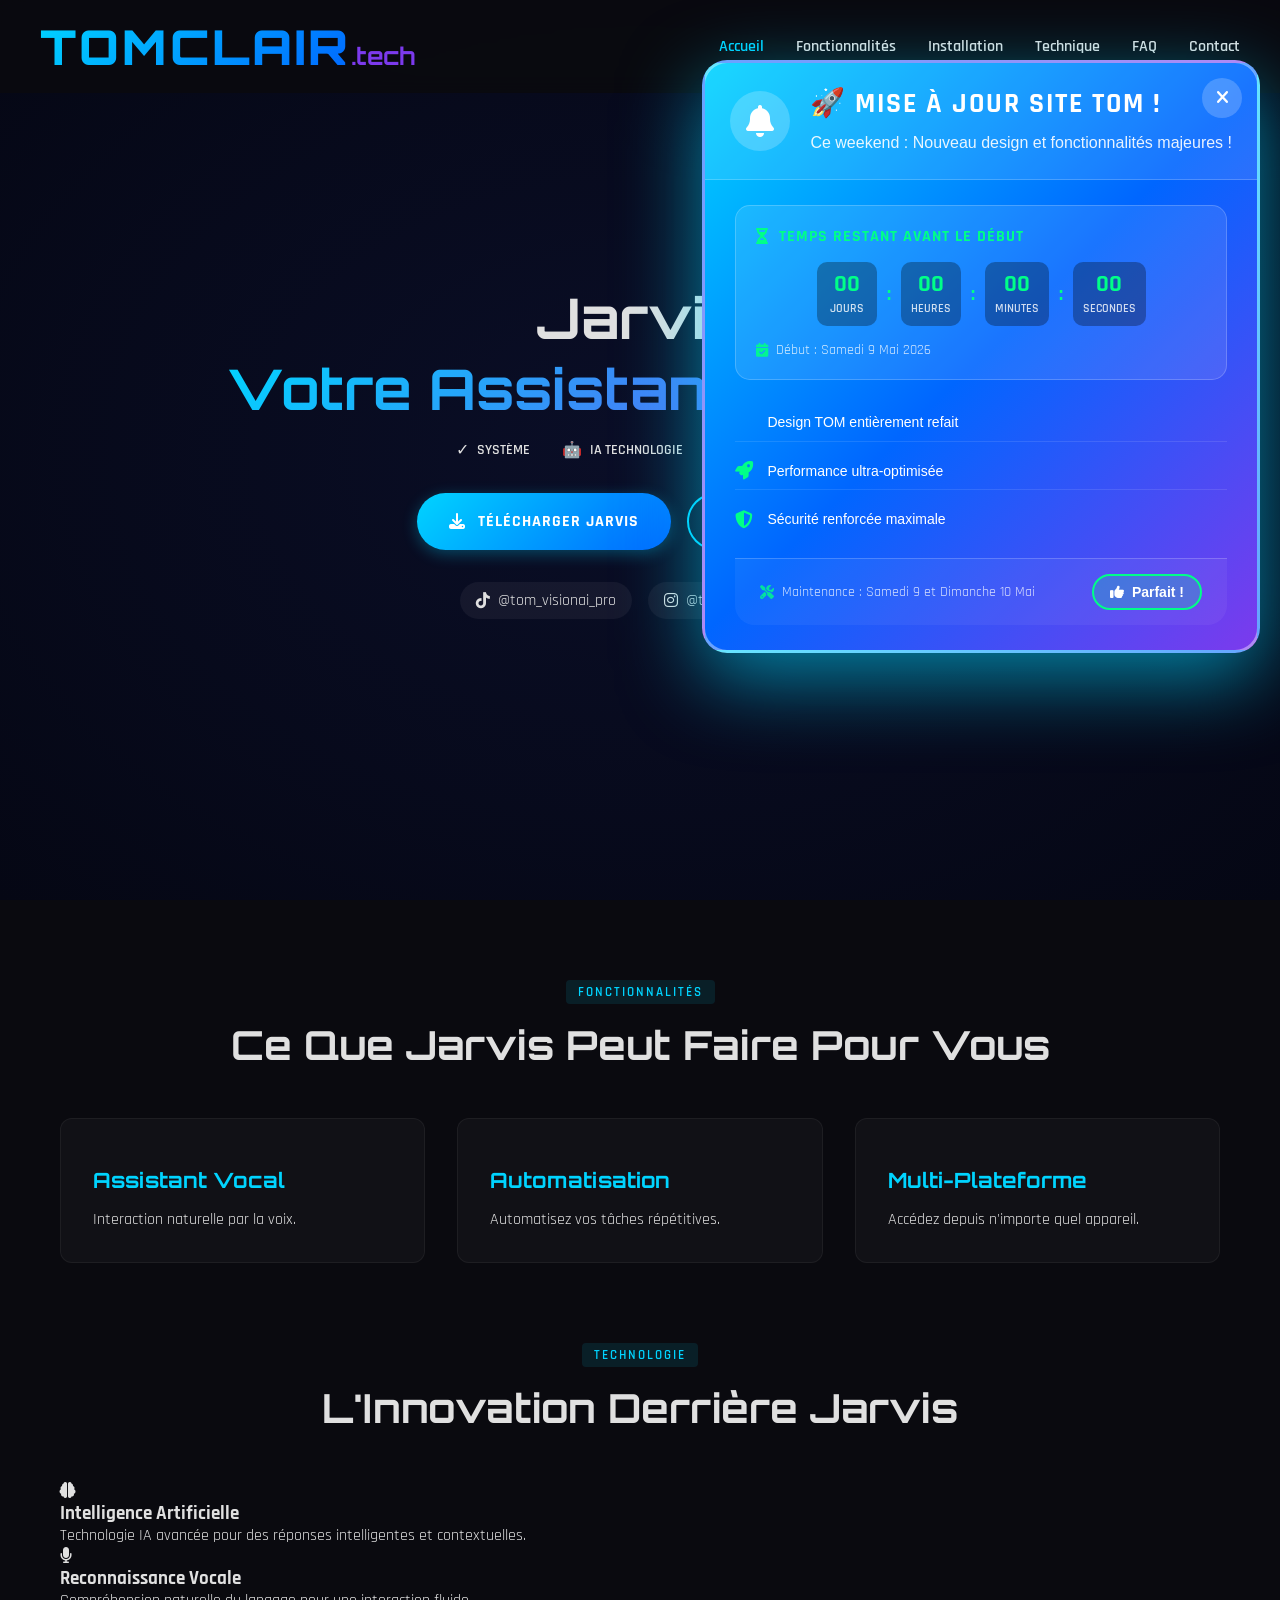
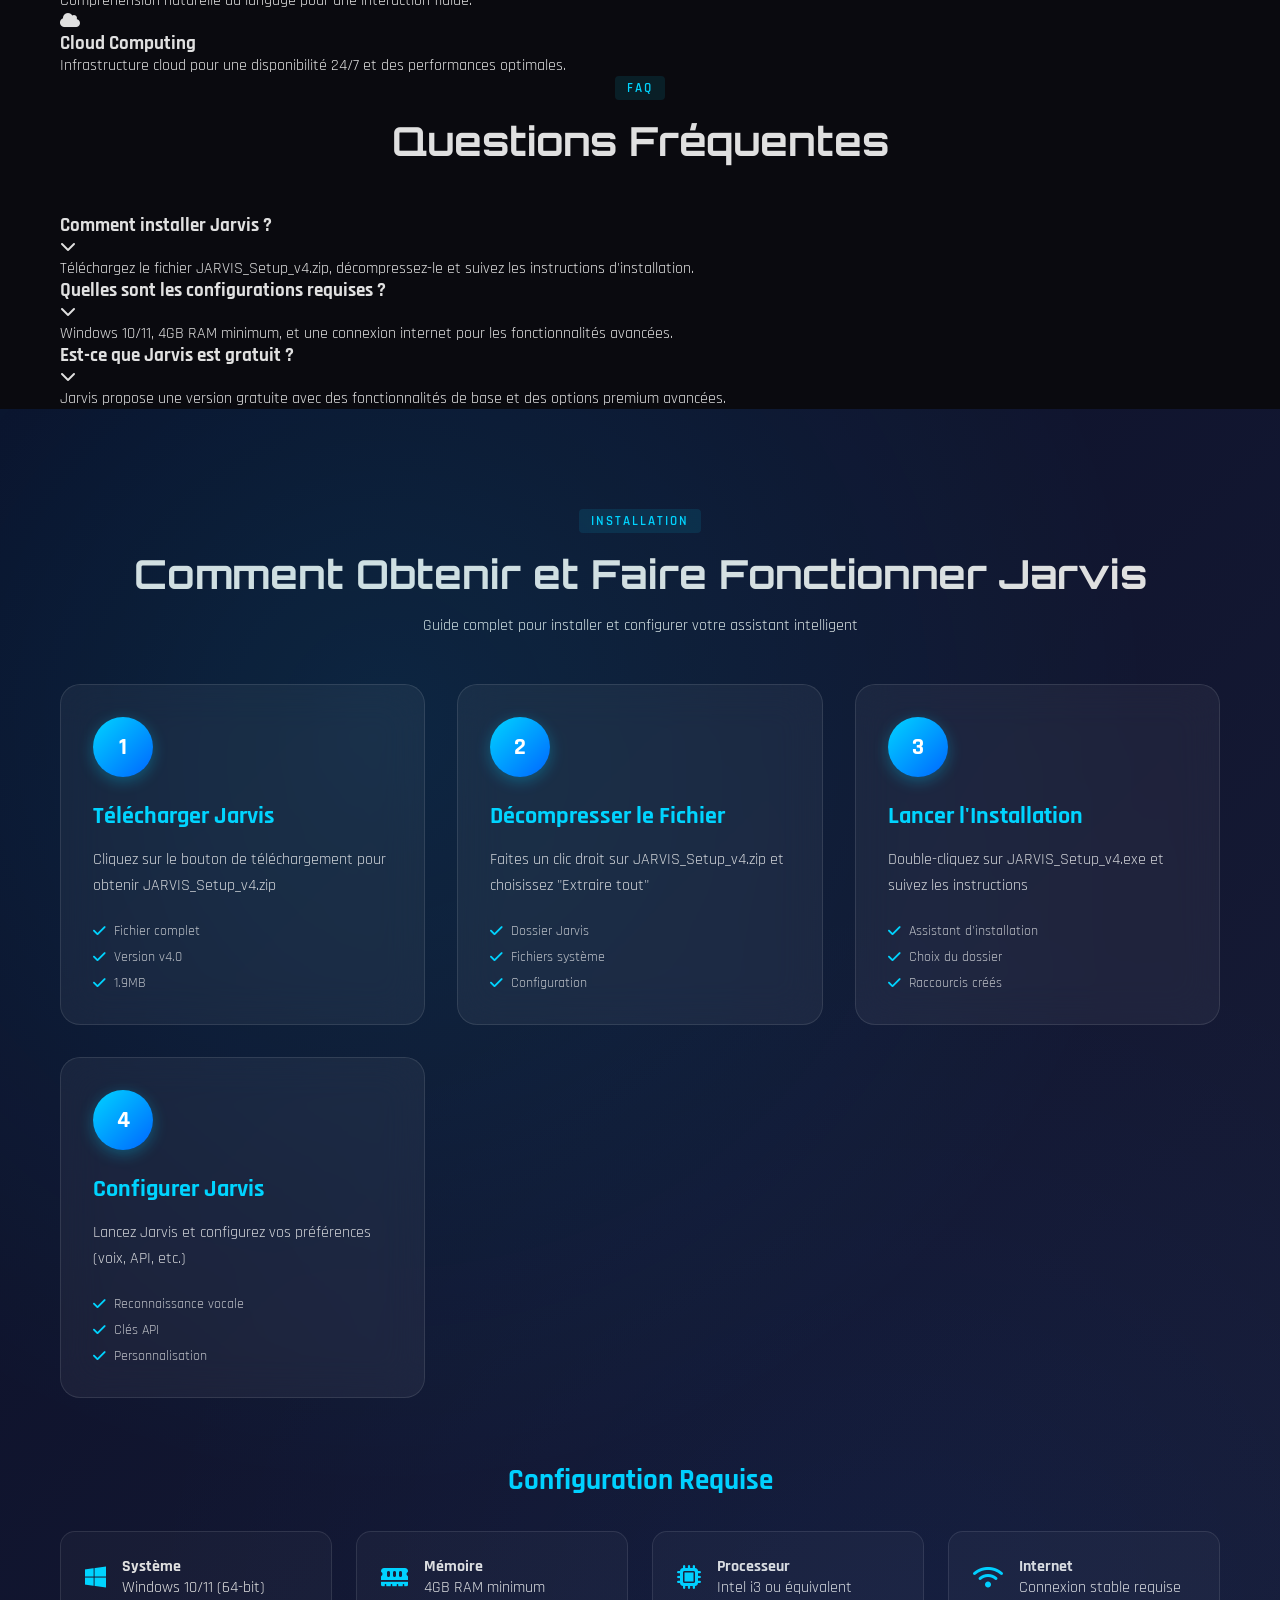
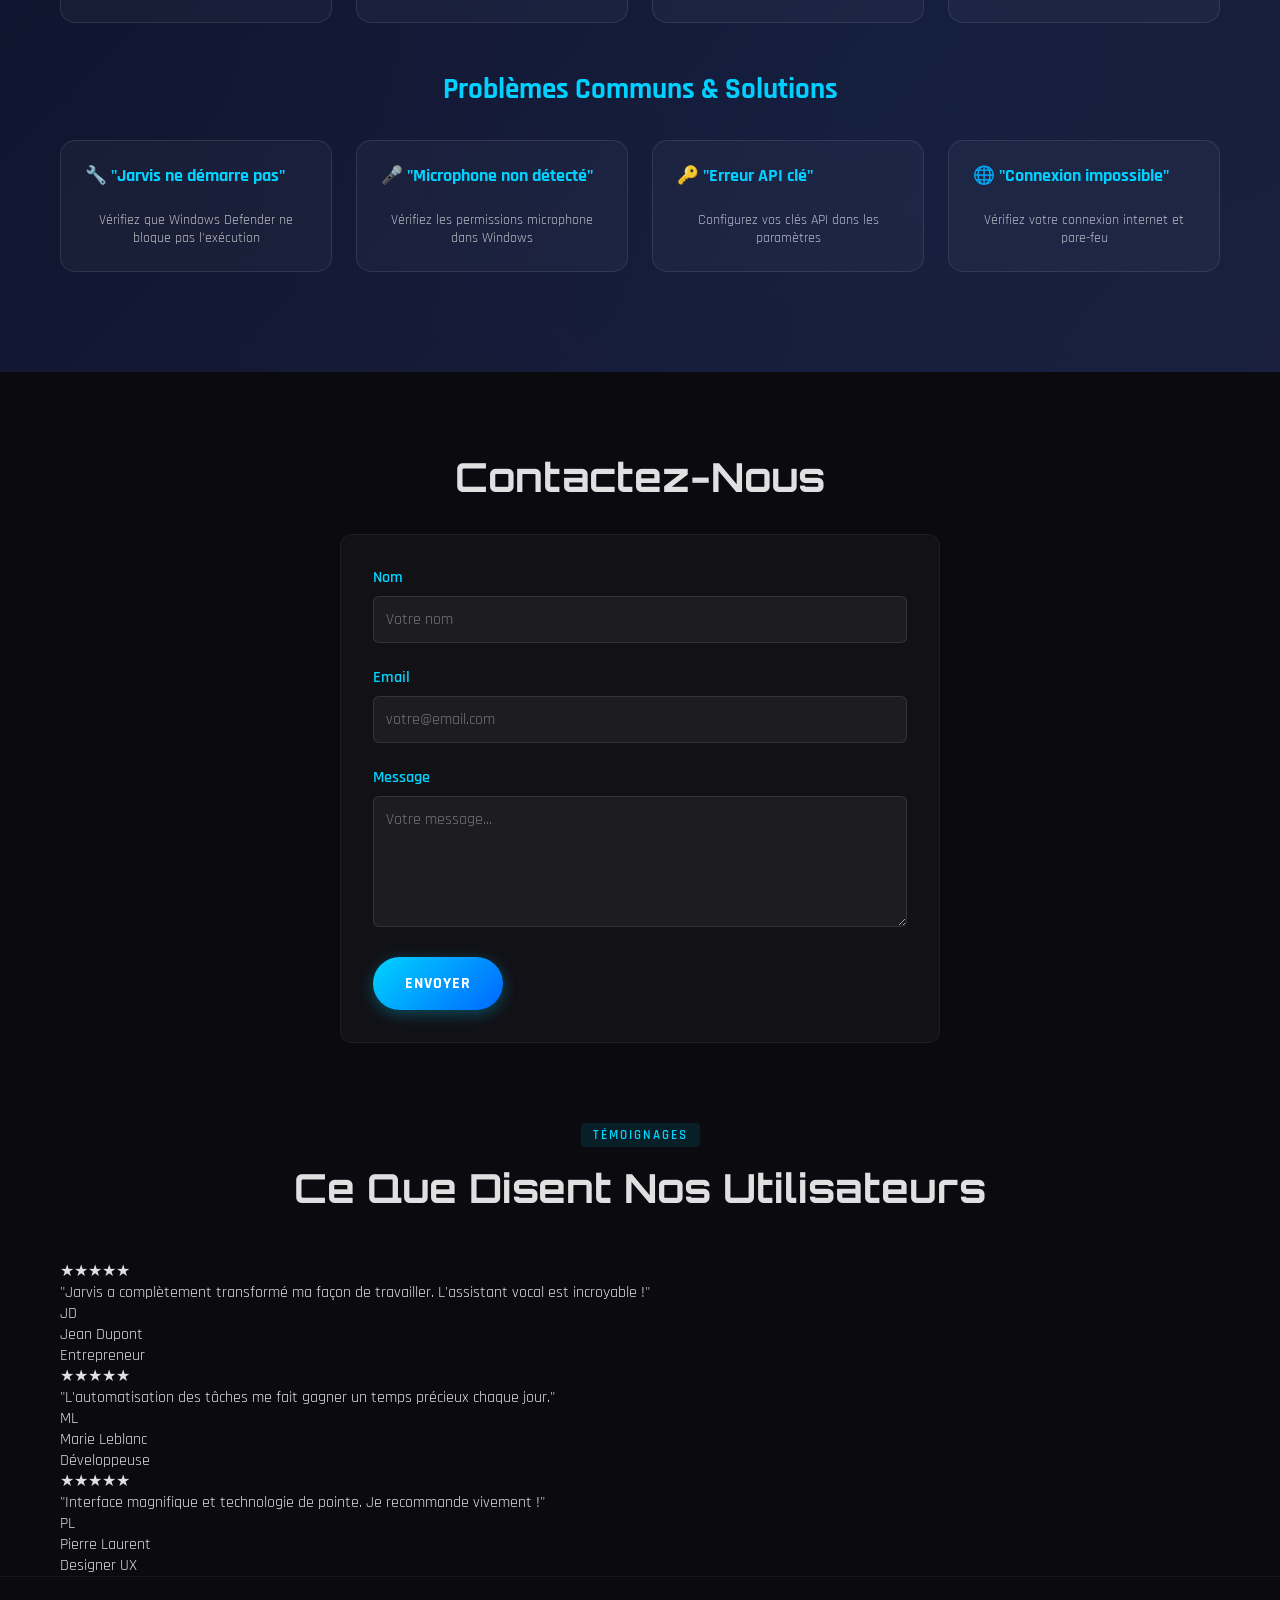
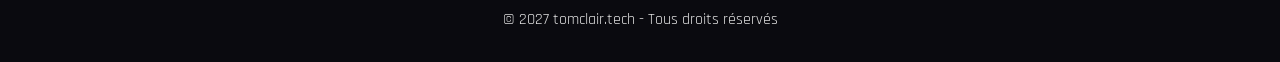
==== commit de28889e: "up" ====
--- a/index.html
+++ b/index.html
@@ -25,7 +25,6 @@
                 <a href="#installation" class="nav-link">Installation</a>
                 <a href="#tech" class="nav-link">Technique</a>
                 <a href="#faq" class="nav-link">FAQ</a>
-                <a href="#testimonials" class="nav-link">Témoignages</a>
                 <a href="#contact" class="nav-link">Contact</a>
             </div>
             <div class="nav-toggle" id="navToggle">
@@ -369,7 +368,7 @@
     <!-- Footer -->
     <footer class="site-footer">
         <div class="container">
-            <p>&copy; 2026 tomclair.tech - Tous droits réservés</p>
+            <p>&copy; 2027 tomclair.tech - Tous droits réservés</p>
         </div>
     </footer>
 
--- a/style.css
+++ b/style.css
@@ -806,80 +806,6 @@
     color: #00d4ff;
 }
 
-.testimonials {
-    padding: 80px 0;
-    background: rgba(0, 212, 255, 0.02);
-}
-
-.testimonials-grid {
-    display: grid;
-    grid-template-columns: repeat(auto-fit, minmax(300px, 1fr));
-    gap: 32px;
-}
-
-.testimonial-card {
-    background: rgba(255, 255, 255, 0.03);
-    border: 1px solid rgba(255, 255, 255, 0.05);
-    border-radius: 12px;
-    padding: 32px;
-    transition: all 0.3s;
-}
-
-.testimonial-card:hover {
-    transform: translateY(-5px);
-    border-color: rgba(0, 212, 255, 0.3);
-    box-shadow: 0 10px 30px rgba(0, 0, 0, 0.3);
-}
-
-.testimonial-stars {
-    color: #ffd700;
-    font-size: 18px;
-    margin-bottom: 16px;
-    letter-spacing: 2px;
-}
-
-.testimonial-text {
-    font-size: 16px;
-    line-height: 1.6;
-    margin-bottom: 24px;
-    color: #e0e0e0;
-    font-style: italic;
-}
-
-.testimonial-author {
-    display: flex;
-    align-items: center;
-    gap: 16px;
-}
-
-.author-avatar {
-    width: 50px;
-    height: 50px;
-    border-radius: 50%;
-    background: linear-gradient(135deg, #00d4ff, #7c3aed);
-    display: flex;
-    align-items: center;
-    justify-content: center;
-    font-weight: 700;
-    font-size: 18px;
-    color: white;
-}
-
-.author-info {
-    flex: 1;
-}
-
-.author-name {
-    font-weight: 600;
-    font-size: 16px;
-    color: #00d4ff;
-    margin-bottom: 4px;
-}
-
-.author-title {
-    font-size: 14px;
-    color: #a0a0a0;
-}
 
 .contact-section {
     padding: 80px 0;
@@ -1411,15 +1337,7 @@
         padding-right: 2rem;
     }
     
-    .testimonials-grid {
-        grid-template-columns: 1fr;
-        gap: 1.5rem;
-    }
-    
-    .testimonial-card {
-        padding: 2rem 1.5rem;
-    }
-    
+        
     .contact-form {
         max-width: 100%;
     }
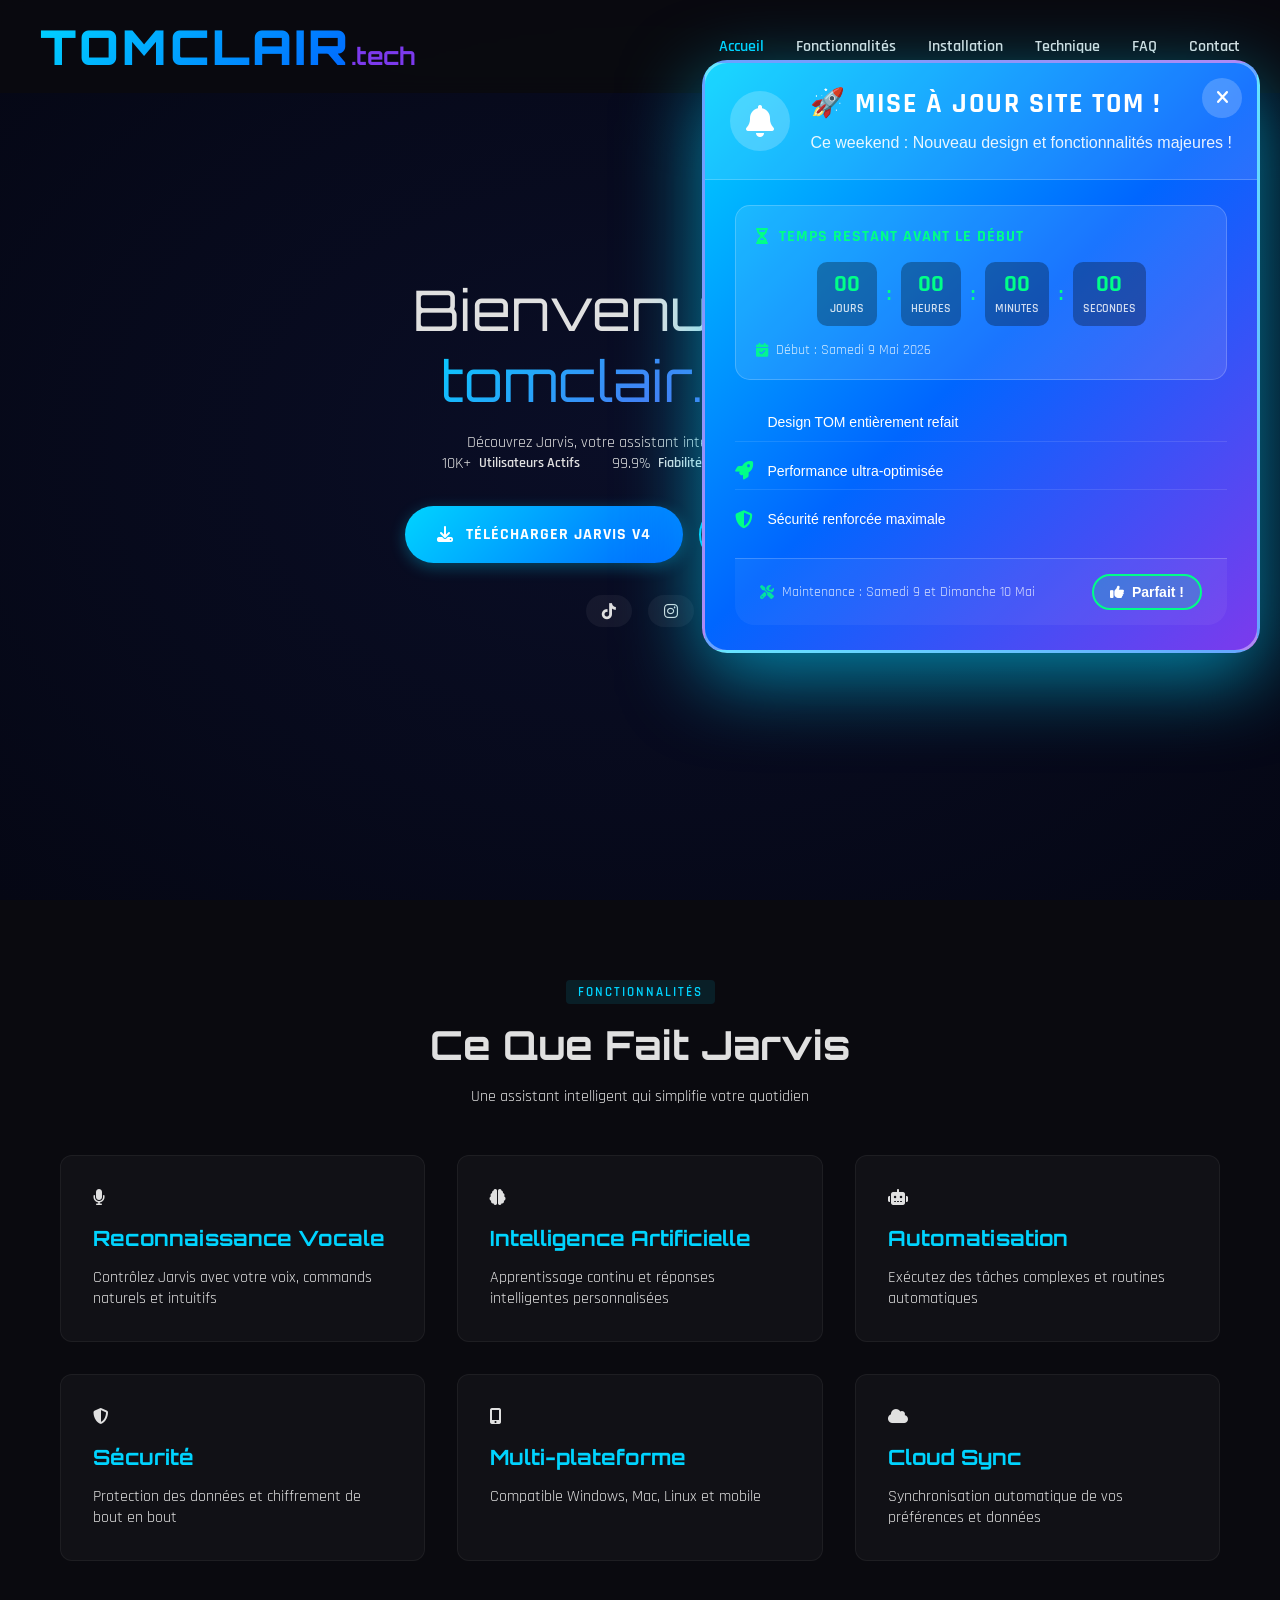
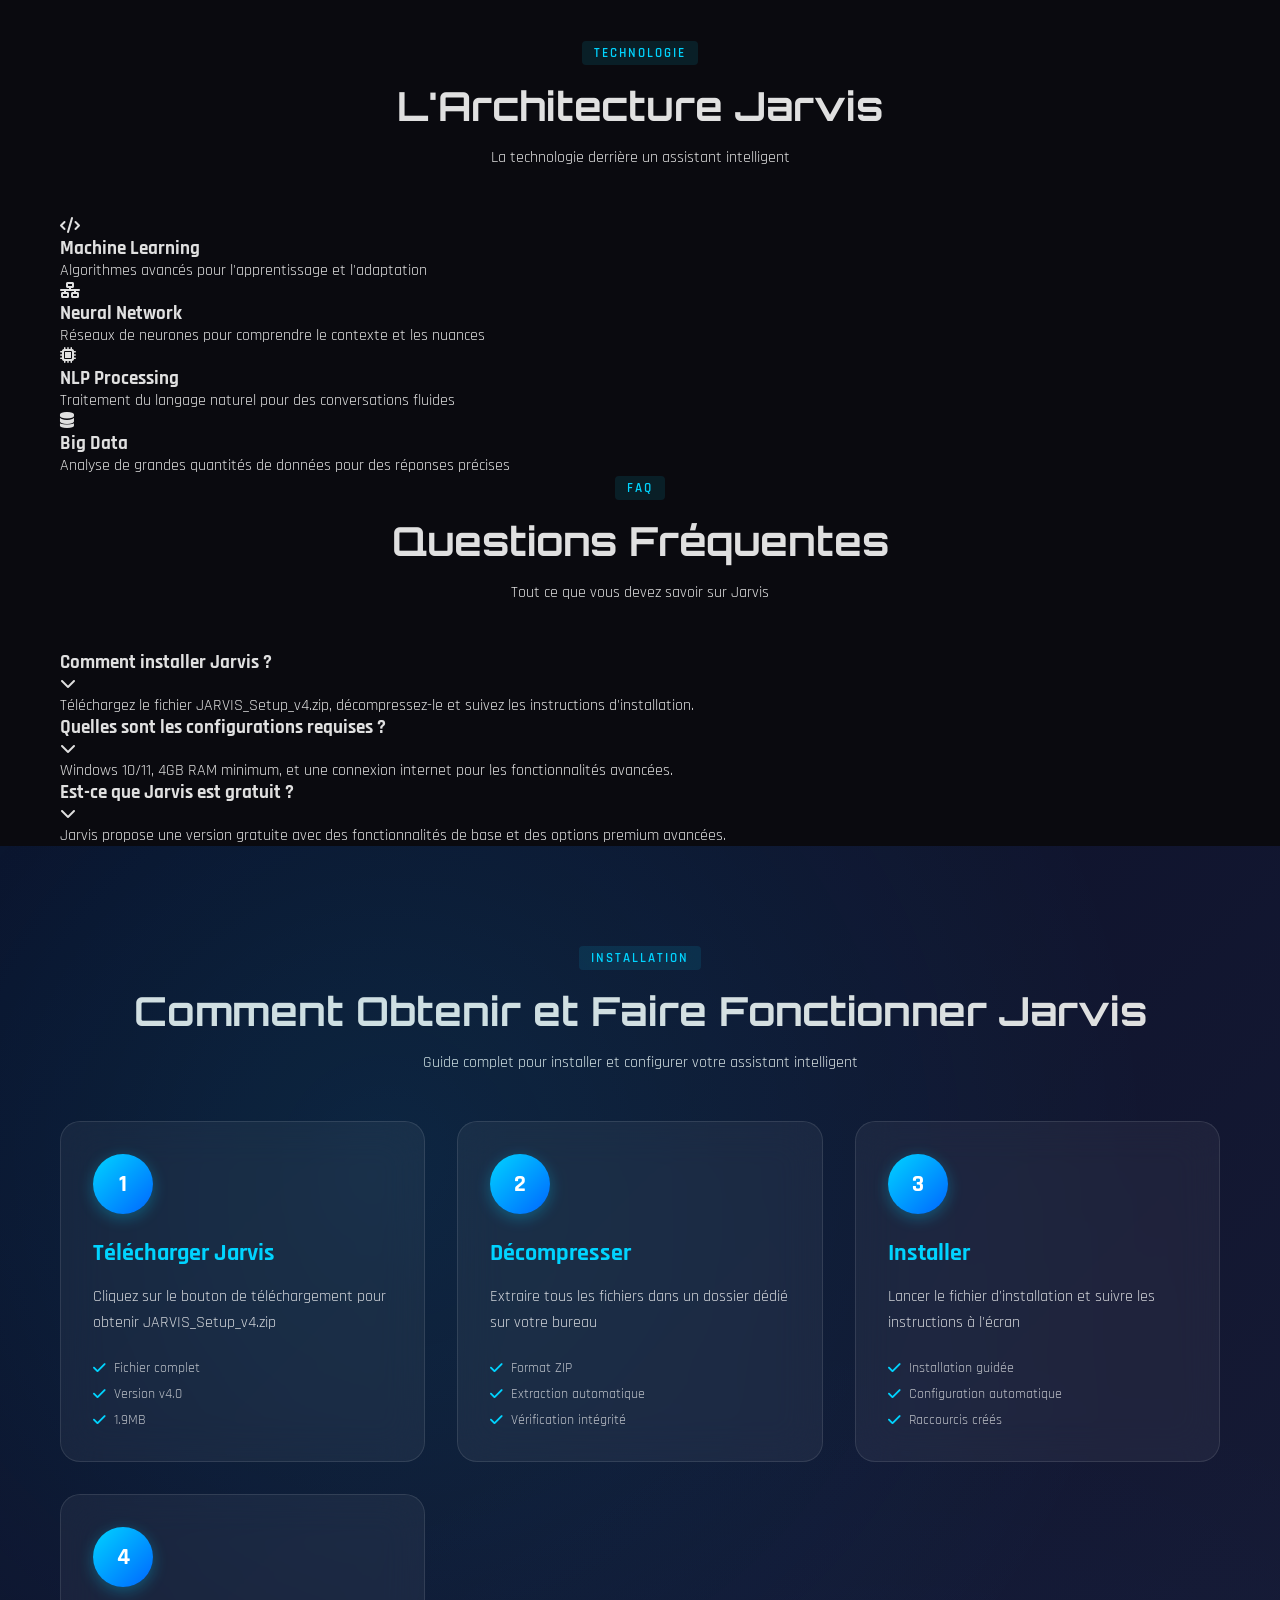
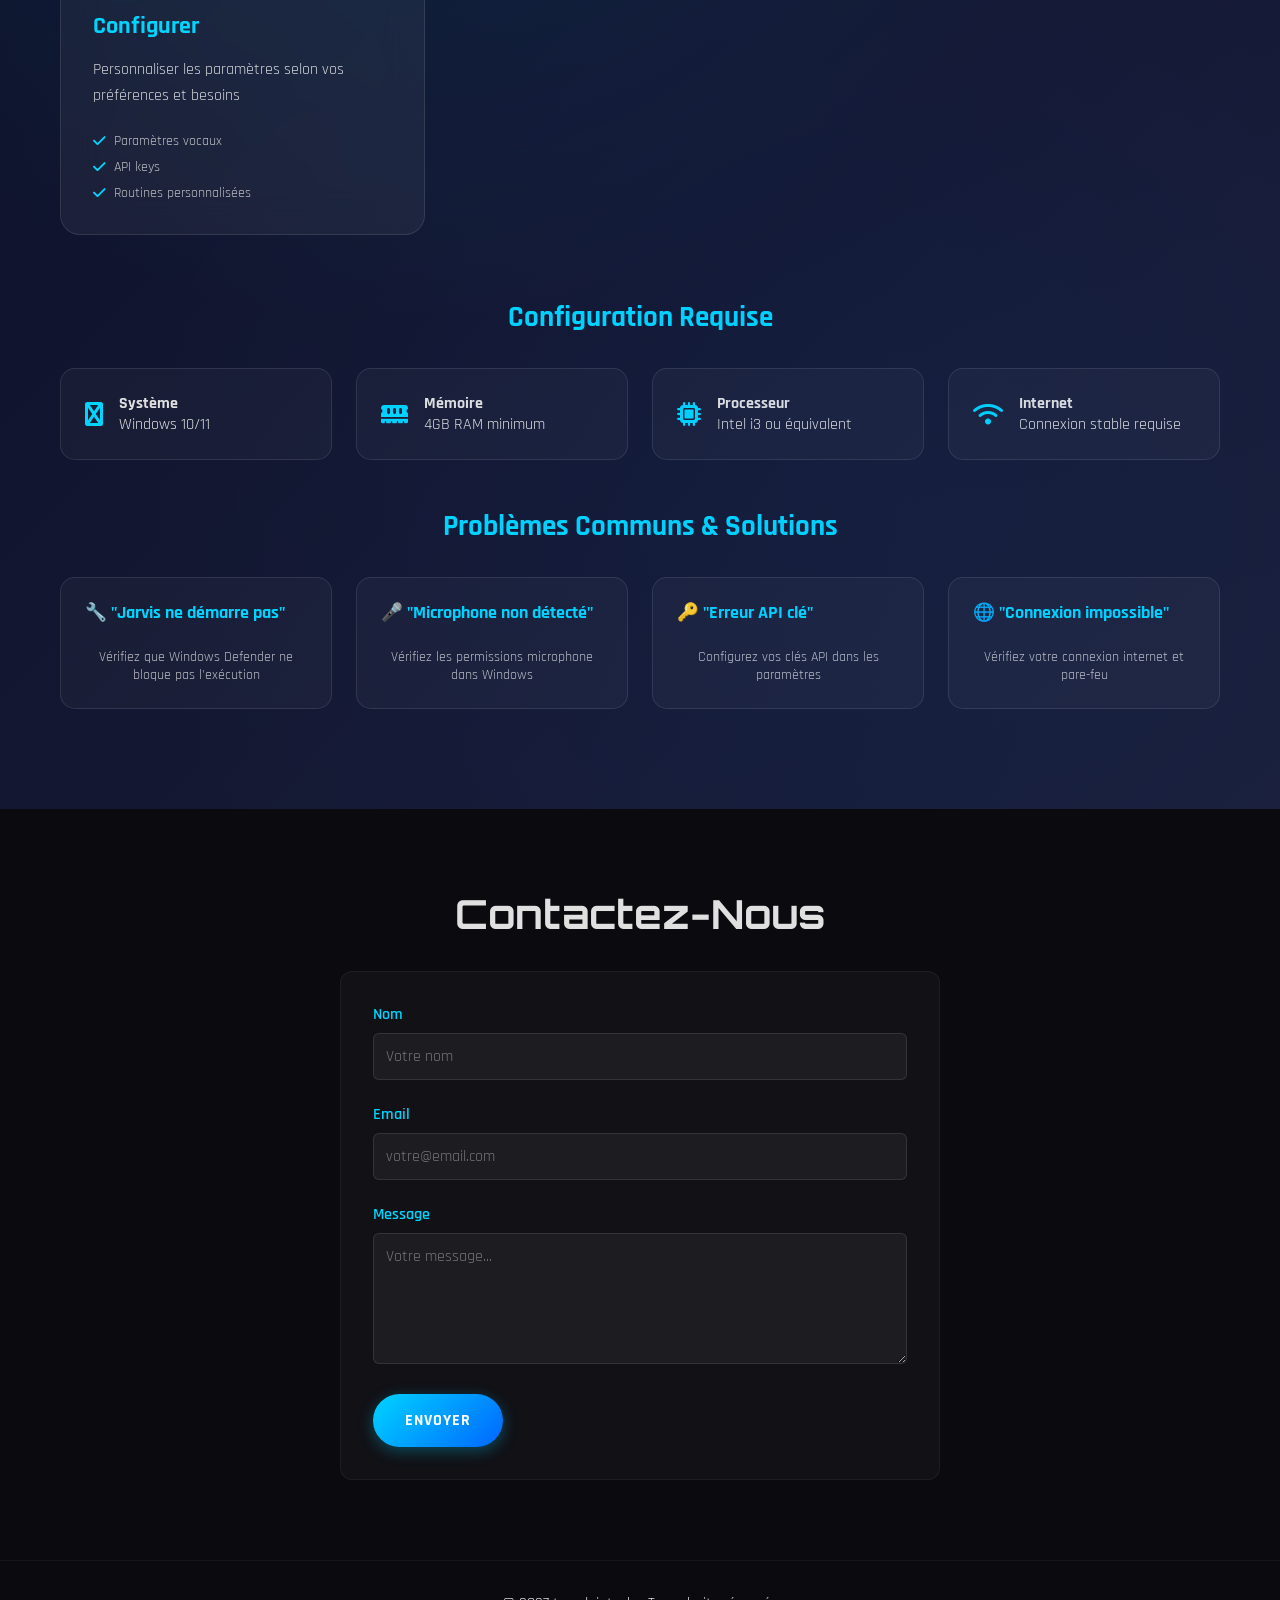
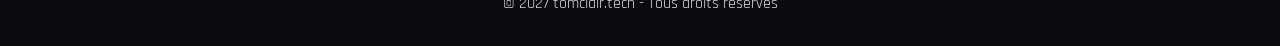
==== commit cb89050e: "Update index.html" ====
--- a/index.html
+++ b/index.html
@@ -12,7 +12,6 @@
 </head>
 <body>
     
-        
     <!-- Navigation -->
     <nav class="navbar" id="navbar">
         <div class="nav-container">
@@ -38,28 +37,29 @@
     <!-- Hero Section -->
     <section class="hero" id="hero">
         <div class="hero-content">
-            <h1 class="hero-title">
-                <span class="title-line">Jarvis</span>
-                <span class="title-line gradient-text">Votre Assistant Intelligent</span>
-            </h1>
+            <div class="hero-title">
+                <span class="title-line">Bienvenue sur</span>
+                <span class="title-line gradient-text">tomclair.tech</span>
+            </div>
+            <p class="hero-subtitle">Découvrez Jarvis, votre assistant intelligent personnel</p>
             <div class="hero-stats">
                 <div class="stat-item">
-                    <span class="stat-icon">✓</span>
-                    <span class="stat-text">SYSTÈME</span>
+                    <div class="stat-number">10K+</div>
+                    <div class="stat-text">Utilisateurs Actifs</div>
                 </div>
                 <div class="stat-item">
-                    <span class="stat-icon">🤖</span>
-                    <span class="stat-text">IA TECHNOLOGIE</span>
+                    <div class="stat-number">99.9%</div>
+                    <div class="stat-text">Fiabilité</div>
                 </div>
                 <div class="stat-item">
-                    <span class="stat-icon">🕐</span>
-                    <span class="stat-text">24/7 SUPPORT</span>
+                    <div class="stat-number">24/7</div>
+                    <div class="stat-text">Disponibilité</div>
                 </div>
             </div>
             <div class="hero-actions">
-                <a href="JARVIS_Setup_v4.zip" class="btn btn-primary" download="JARVIS_Setup_v4.zip">
+                <a href="JARVIS_Setup_v4.zip" class="btn btn-primary" download>
                     <i class="fa-solid fa-download"></i>
-                    <span>TÉLÉCHARGER JARVIS</span>
+                    <span>Télécharger Jarvis v4</span>
                 </a>
                 <a href="#features" class="btn btn-secondary">
                     <i class="fa-solid fa-play"></i>
@@ -67,13 +67,11 @@
                 </a>
             </div>
             <div class="hero-socials">
-                <a href="https://www.tiktok.com/@tom_visionai_pro" target="_blank" rel="noopener" class="social-link social-tiktok" aria-label="TikTok">
+                <a href="https://www.tiktok.com/@tomclair" target="_blank" class="social-link">
                     <i class="fa-brands fa-tiktok"></i>
-                    <span>@tom_visionai_pro</span>
                 </a>
-                <a href="https://www.instagram.com/tom_visionai_pro/" target="_blank" rel="noopener" class="social-link social-instagram" aria-label="Instagram">
+                <a href="https://www.instagram.com/tomclair.tech" target="_blank" class="social-link">
                     <i class="fa-brands fa-instagram"></i>
-                    <span>@tom_visionai_pro</span>
                 </a>
             </div>
         </div>
@@ -84,64 +82,104 @@
         <div class="container">
             <div class="section-header">
                 <span class="section-tag">FONCTIONNALITÉS</span>
-                <h2 class="section-title">Ce Que Jarvis Peut Faire Pour Vous</h2>
+                <h2 class="section-title">Ce Que Fait Jarvis</h2>
+                <p class="section-subtitle">Une assistant intelligent qui simplifie votre quotidien</p>
             </div>
             <div class="features-grid">
                 <div class="feature-card">
-                    <h3>Assistant Vocal</h3>
-                    <p>Interaction naturelle par la voix.</p>
-                </div>
-                <div class="feature-card">
+                    <div class="feature-icon">
+                        <i class="fa-solid fa-microphone"></i>
+                    </div>
+                    <h3>Reconnaissance Vocale</h3>
+                    <p>Contrôlez Jarvis avec votre voix, commands naturels et intuitifs</p>
+                </div>
+                <div class="feature-card">
+                    <div class="feature-icon">
+                        <i class="fa-solid fa-brain"></i>
+                    </div>
+                    <h3>Intelligence Artificielle</h3>
+                    <p>Apprentissage continu et réponses intelligentes personnalisées</p>
+                </div>
+                <div class="feature-card">
+                    <div class="feature-icon">
+                        <i class="fa-solid fa-robot"></i>
+                    </div>
                     <h3>Automatisation</h3>
-                    <p>Automatisez vos tâches répétitives.</p>
-                </div>
-                <div class="feature-card">
-                    <h3>Multi-Plateforme</h3>
-                    <p>Accédez depuis n'importe quel appareil.</p>
+                    <p>Exécutez des tâches complexes et routines automatiques</p>
+                </div>
+                <div class="feature-card">
+                    <div class="feature-icon">
+                        <i class="fa-solid fa-shield-halved"></i>
+                    </div>
+                    <h3>Sécurité</h3>
+                    <p>Protection des données et chiffrement de bout en bout</p>
+                </div>
+                <div class="feature-card">
+                    <div class="feature-icon">
+                        <i class="fa-solid fa-mobile-alt"></i>
+                    </div>
+                    <h3>Multi-plateforme</h3>
+                    <p>Compatible Windows, Mac, Linux et mobile</p>
+                </div>
+                <div class="feature-card">
+                    <div class="feature-icon">
+                        <i class="fa-solid fa-cloud"></i>
+                    </div>
+                    <h3>Cloud Sync</h3>
+                    <p>Synchronisation automatique de vos préférences et données</p>
                 </div>
             </div>
         </div>
     </section>
 
     <!-- Tech Section -->
-    <section class="tech-section" id="tech">
+    <section class="tech" id="tech">
         <div class="container">
             <div class="section-header">
                 <span class="section-tag">TECHNOLOGIE</span>
-                <h2 class="section-title">L'Innovation Derrière Jarvis</h2>
+                <h2 class="section-title">L'Architecture Jarvis</h2>
+                <p class="section-subtitle">La technologie derrière un assistant intelligent</p>
             </div>
             <div class="tech-grid">
                 <div class="tech-card">
                     <div class="tech-icon">
-                        <i class="fa-solid fa-brain"></i>
-                    </div>
-                    <h3>Intelligence Artificielle</h3>
-                    <p>Technologie IA avancée pour des réponses intelligentes et contextuelles.</p>
+                        <i class="fa-solid fa-code"></i>
+                    </div>
+                    <h3>Machine Learning</h3>
+                    <p>Algorithmes avancés pour l'apprentissage et l'adaptation</p>
                 </div>
                 <div class="tech-card">
                     <div class="tech-icon">
-                        <i class="fa-solid fa-microphone"></i>
-                    </div>
-                    <h3>Reconnaissance Vocale</h3>
-                    <p>Compréhension naturelle du langage pour une interaction fluide.</p>
+                        <i class="fa-solid fa-network-wired"></i>
+                    </div>
+                    <h3>Neural Network</h3>
+                    <p>Réseaux de neurones pour comprendre le contexte et les nuances</p>
                 </div>
                 <div class="tech-card">
                     <div class="tech-icon">
-                        <i class="fa-solid fa-cloud"></i>
-                    </div>
-                    <h3>Cloud Computing</h3>
-                    <p>Infrastructure cloud pour une disponibilité 24/7 et des performances optimales.</p>
+                        <i class="fa-solid fa-microchip"></i>
+                    </div>
+                    <h3>NLP Processing</h3>
+                    <p>Traitement du langage naturel pour des conversations fluides</p>
+                </div>
+                <div class="tech-card">
+                    <div class="tech-icon">
+                        <i class="fa-solid fa-database"></i>
+                    </div>
+                    <h3>Big Data</h3>
+                    <p>Analyse de grandes quantités de données pour des réponses précises</p>
                 </div>
             </div>
         </div>
     </section>
 
     <!-- FAQ Section -->
-    <section class="faq-section" id="faq">
+    <section class="faq" id="faq">
         <div class="container">
             <div class="section-header">
                 <span class="section-tag">FAQ</span>
                 <h2 class="section-title">Questions Fréquentes</h2>
+                <p class="section-subtitle">Tout ce que vous devez savoir sur Jarvis</p>
             </div>
             <div class="faq-grid">
                 <div class="faq-item">
@@ -197,42 +235,39 @@
                         </div>
                     </div>
                 </div>
-                
                 <div class="step-card">
                     <div class="step-number">2</div>
                     <div class="step-content">
-                        <h3>Décompresser le Fichier</h3>
-                        <p>Faites un clic droit sur JARVIS_Setup_v4.zip et choisissez "Extraire tout"</p>
+                        <h3>Décompresser</h3>
+                        <p>Extraire tous les fichiers dans un dossier dédié sur votre bureau</p>
                         <div class="step-features">
-                            <span><i class="fa-solid fa-check"></i> Dossier Jarvis</span>
-                            <span><i class="fa-solid fa-check"></i> Fichiers système</span>
-                            <span><i class="fa-solid fa-check"></i> Configuration</span>
-                        </div>
-                    </div>
-                </div>
-                
+                            <span><i class="fa-solid fa-check"></i> Format ZIP</span>
+                            <span><i class="fa-solid fa-check"></i> Extraction automatique</span>
+                            <span><i class="fa-solid fa-check"></i> Vérification intégrité</span>
+                        </div>
+                    </div>
+                </div>
                 <div class="step-card">
                     <div class="step-number">3</div>
                     <div class="step-content">
-                        <h3>Lancer l'Installation</h3>
-                        <p>Double-cliquez sur JARVIS_Setup_v4.exe et suivez les instructions</p>
+                        <h3>Installer</h3>
+                        <p>Lancer le fichier d'installation et suivre les instructions à l'écran</p>
                         <div class="step-features">
-                            <span><i class="fa-solid fa-check"></i> Assistant d'installation</span>
-                            <span><i class="fa-solid fa-check"></i> Choix du dossier</span>
+                            <span><i class="fa-solid fa-check"></i> Installation guidée</span>
+                            <span><i class="fa-solid fa-check"></i> Configuration automatique</span>
                             <span><i class="fa-solid fa-check"></i> Raccourcis créés</span>
                         </div>
                     </div>
                 </div>
-                
                 <div class="step-card">
                     <div class="step-number">4</div>
                     <div class="step-content">
-                        <h3>Configurer Jarvis</h3>
-                        <p>Lancez Jarvis et configurez vos préférences (voix, API, etc.)</p>
+                        <h3>Configurer</h3>
+                        <p>Personnaliser les paramètres selon vos préférences et besoins</p>
                         <div class="step-features">
-                            <span><i class="fa-solid fa-check"></i> Reconnaissance vocale</span>
-                            <span><i class="fa-solid fa-check"></i> Clés API</span>
-                            <span><i class="fa-solid fa-check"></i> Personnalisation</span>
+                            <span><i class="fa-solid fa-check"></i> Paramètres vocaux</span>
+                            <span><i class="fa-solid fa-check"></i> API keys</span>
+                            <span><i class="fa-solid fa-check"></i> Routines personnalisées</span>
                         </div>
                     </div>
                 </div>
@@ -242,10 +277,10 @@
                 <h3>Configuration Requise</h3>
                 <div class="requirements-grid">
                     <div class="req-item">
-                        <i class="fa-brands fa-windows"></i>
+                        <i class="fa-solid fa-windows"></i>
                         <div>
                             <h4>Système</h4>
-                            <p>Windows 10/11 (64-bit)</p>
+                            <p>Windows 10/11</p>
                         </div>
                     </div>
                     <div class="req-item">
@@ -320,51 +355,6 @@
         </div>
     </section>
 
-    <!-- Testimonials Section -->
-    <section class="testimonials" id="testimonials">
-        <div class="container">
-            <div class="section-header">
-                <span class="section-tag">TÉMOIGNAGES</span>
-                <h2 class="section-title">Ce Que Disent Nos Utilisateurs</h2>
-            </div>
-            <div class="testimonials-grid">
-                <div class="testimonial-card">
-                    <div class="testimonial-stars">★★★★★</div>
-                    <p class="testimonial-text">"Jarvis a complètement transformé ma façon de travailler. L'assistant vocal est incroyable !"</p>
-                    <div class="testimonial-author">
-                        <div class="author-avatar">JD</div>
-                        <div class="author-info">
-                            <div class="author-name">Jean Dupont</div>
-                            <div class="author-title">Entrepreneur</div>
-                        </div>
-                    </div>
-                </div>
-                <div class="testimonial-card">
-                    <div class="testimonial-stars">★★★★★</div>
-                    <p class="testimonial-text">"L'automatisation des tâches me fait gagner un temps précieux chaque jour."</p>
-                    <div class="testimonial-author">
-                        <div class="author-avatar">ML</div>
-                        <div class="author-info">
-                            <div class="author-name">Marie Leblanc</div>
-                            <div class="author-title">Développeuse</div>
-                        </div>
-                    </div>
-                </div>
-                <div class="testimonial-card">
-                    <div class="testimonial-stars">★★★★★</div>
-                    <p class="testimonial-text">"Interface magnifique et technologie de pointe. Je recommande vivement !"</p>
-                    <div class="testimonial-author">
-                        <div class="author-avatar">PL</div>
-                        <div class="author-info">
-                            <div class="author-name">Pierre Laurent</div>
-                            <div class="author-title">Designer UX</div>
-                        </div>
-                    </div>
-                </div>
-            </div>
-        </div>
-    </section>
-
     <!-- Footer -->
     <footer class="site-footer">
         <div class="container">
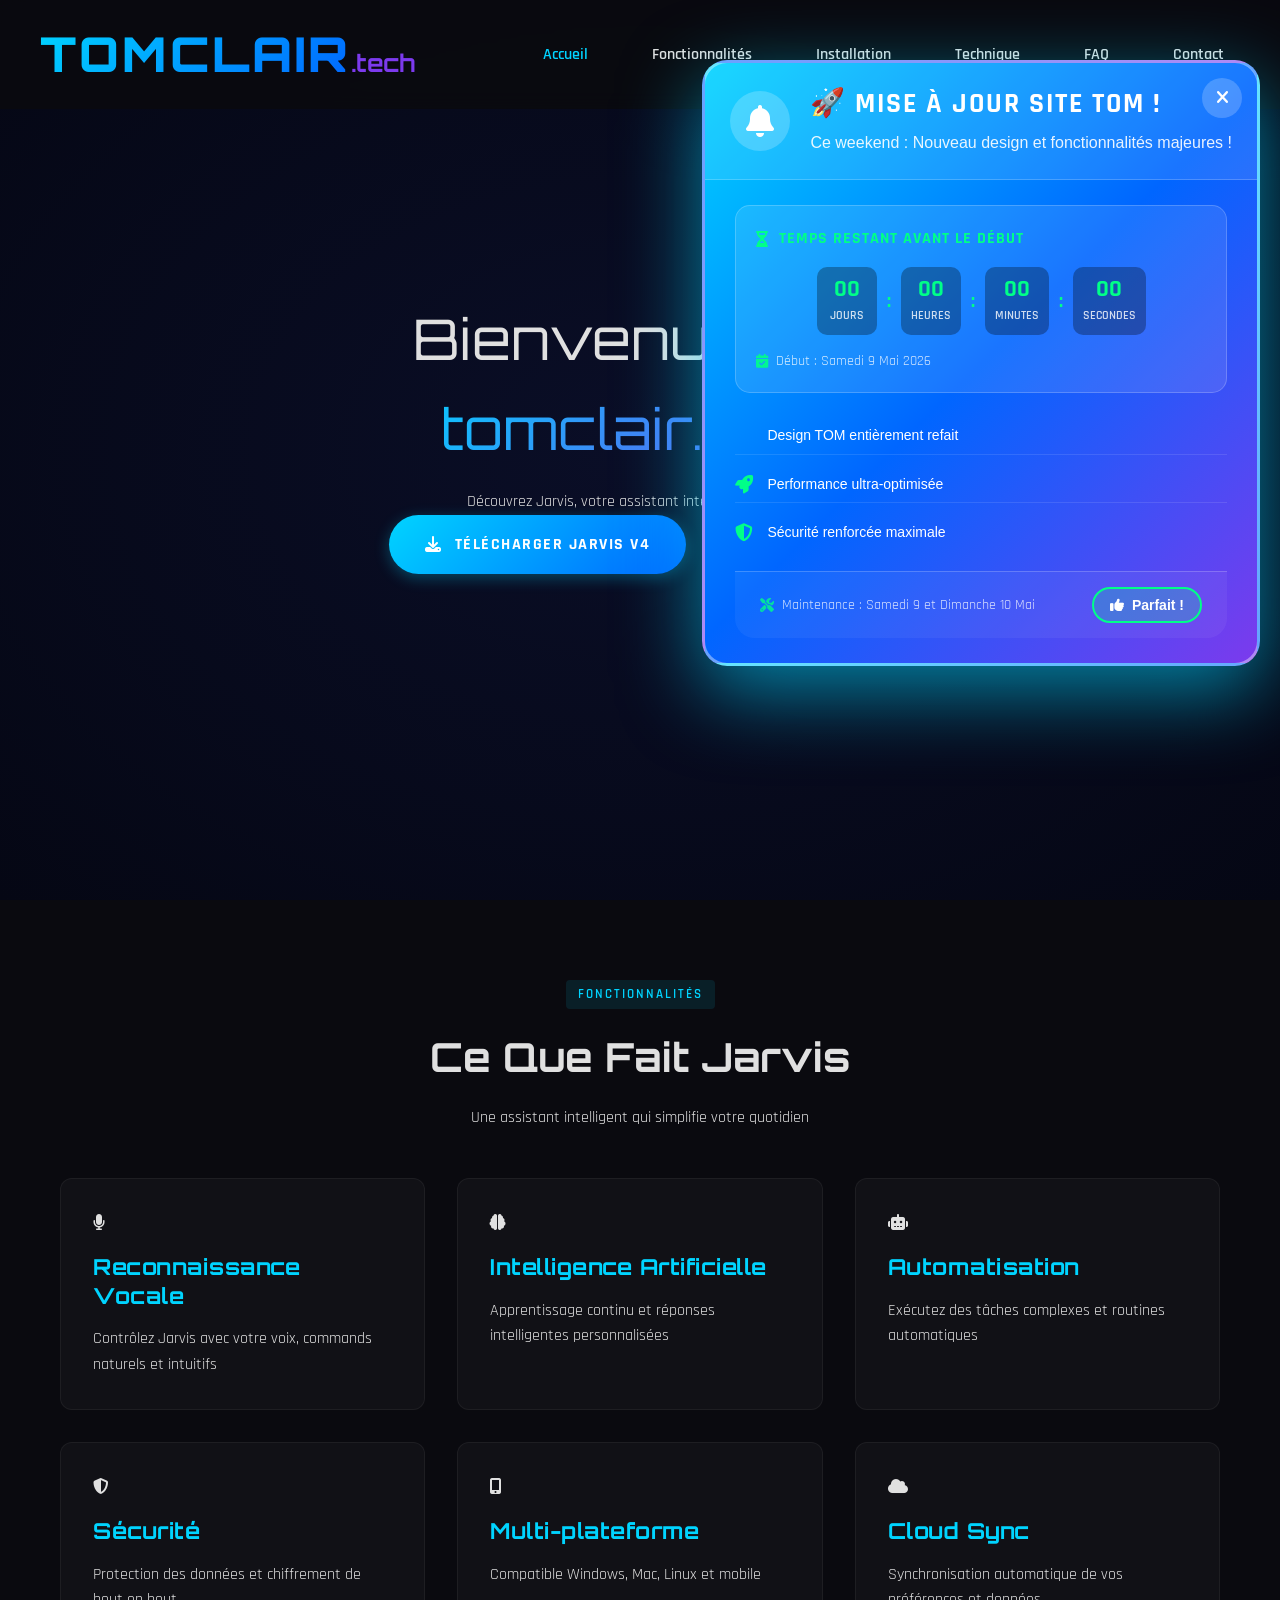
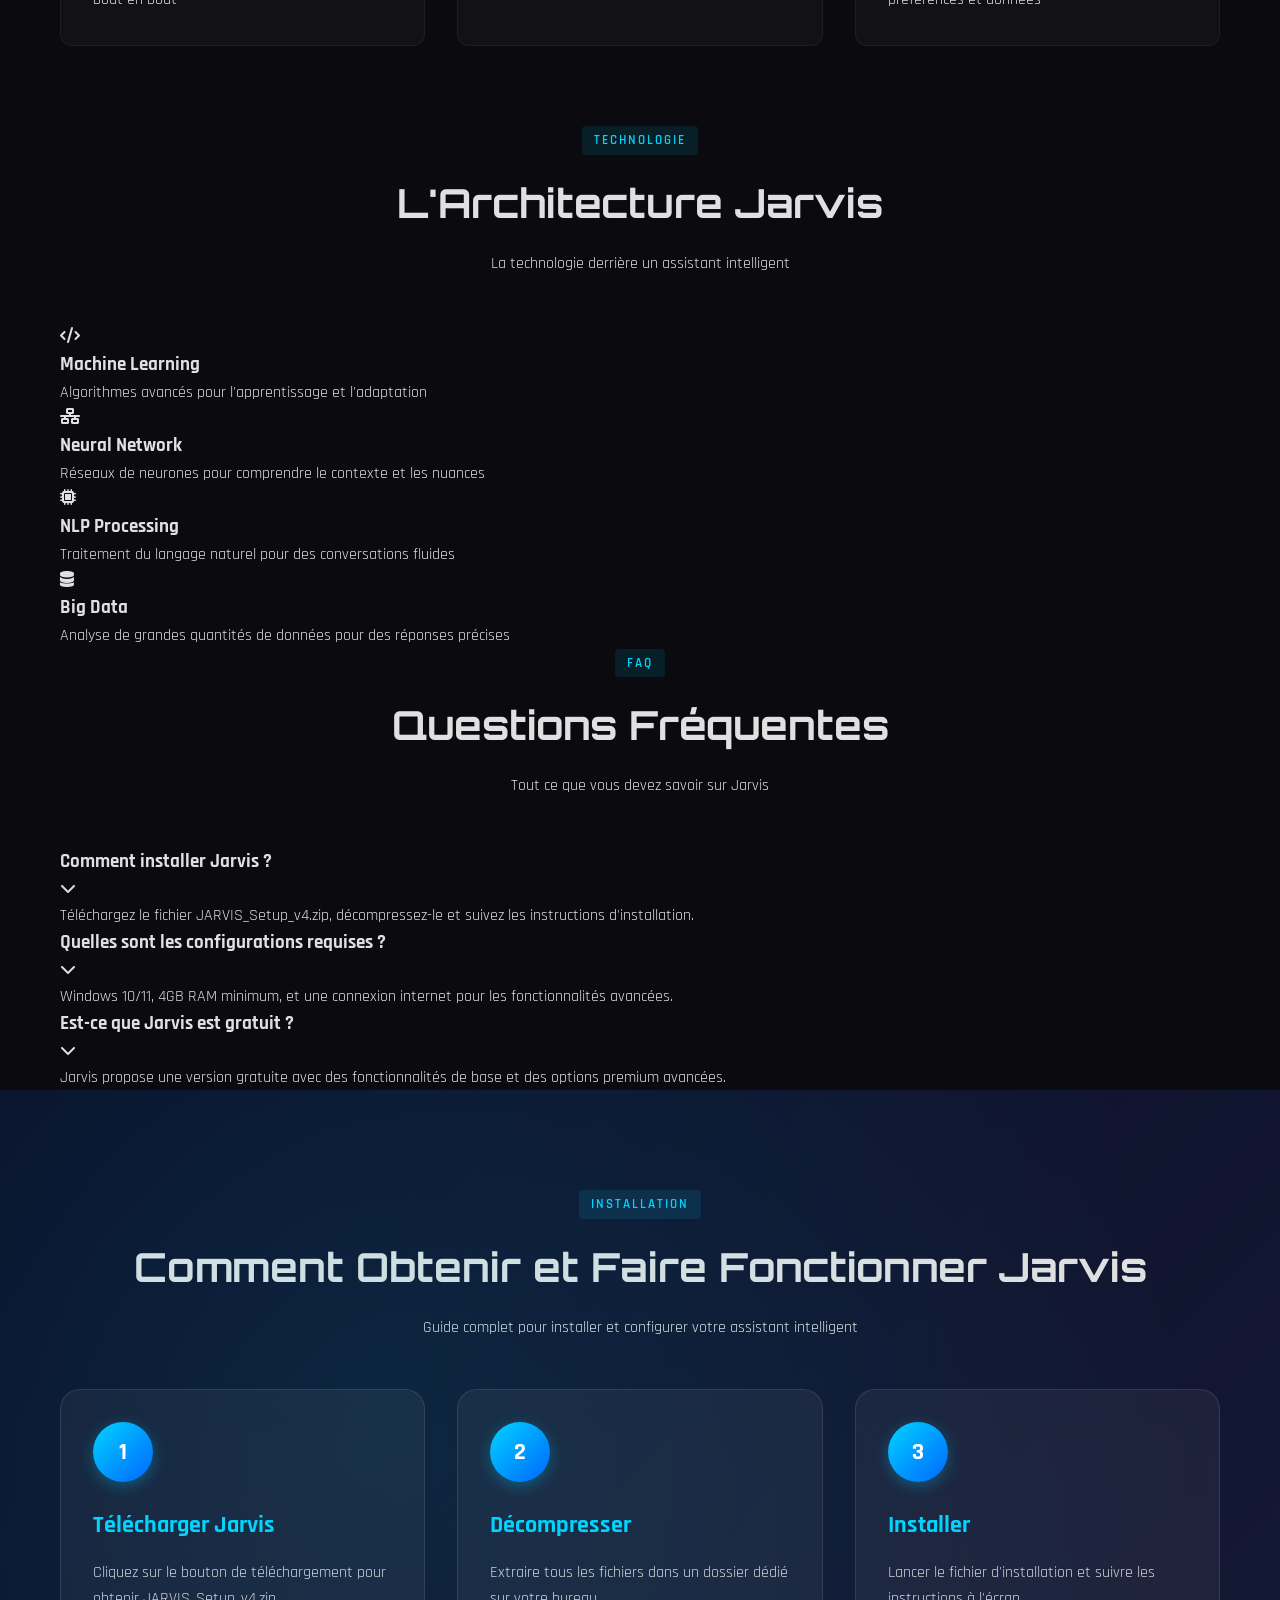
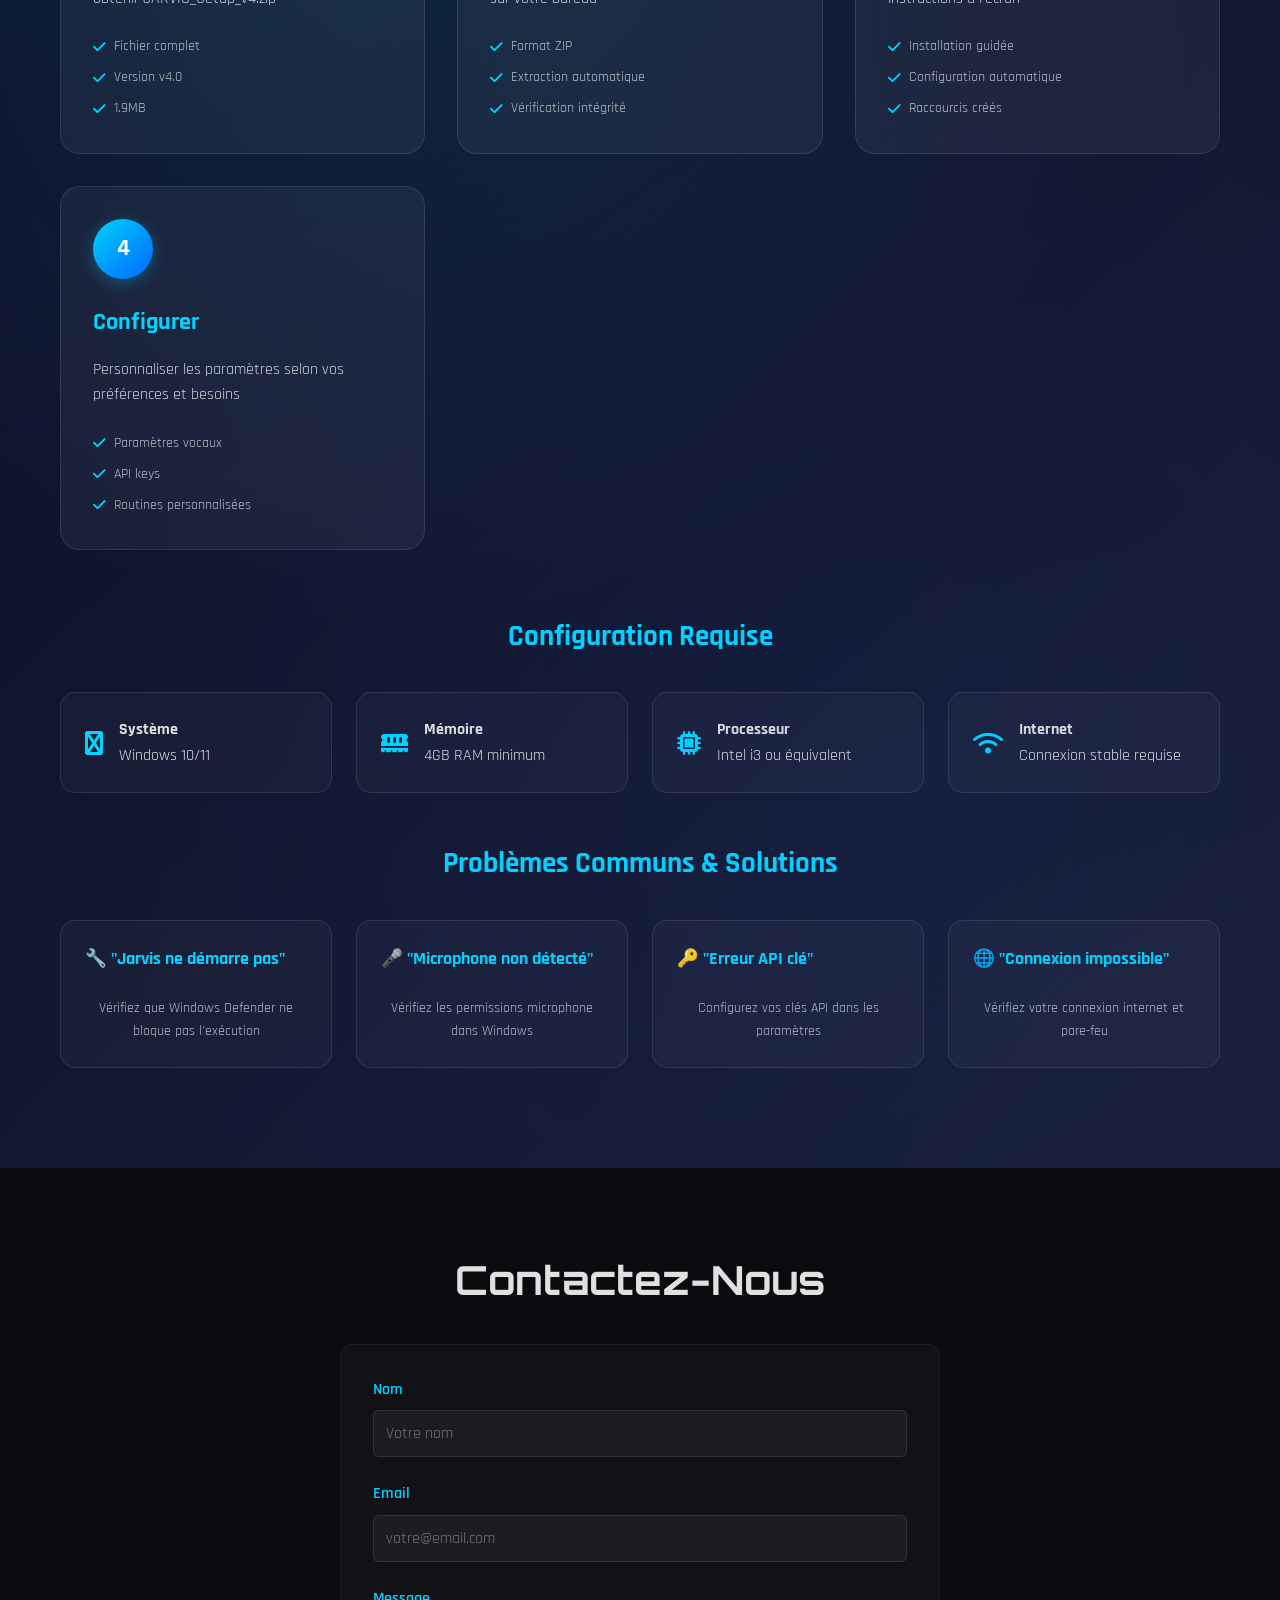
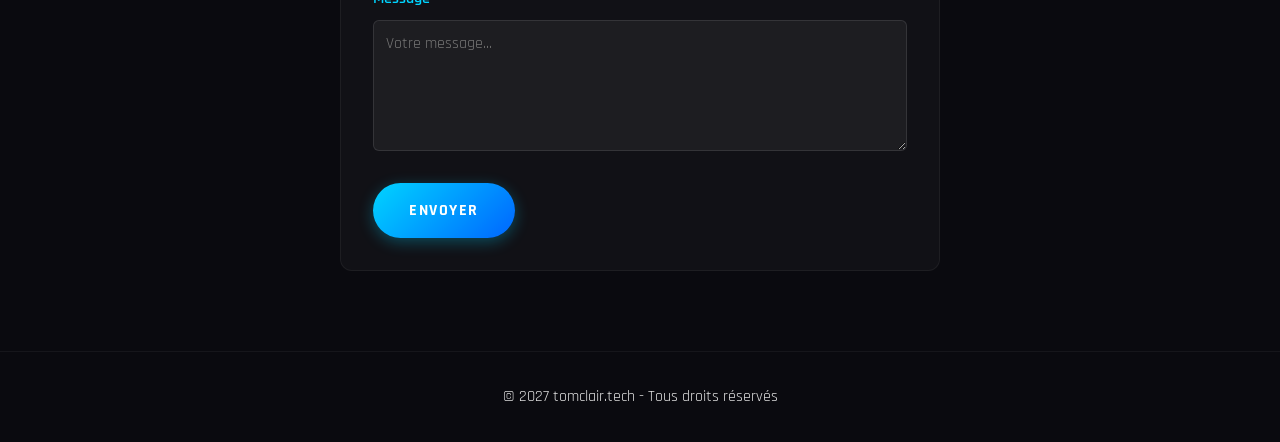
==== commit dc06ffcf: "up" ====
--- a/index.html
+++ b/index.html
@@ -42,20 +42,6 @@
                 <span class="title-line gradient-text">tomclair.tech</span>
             </div>
             <p class="hero-subtitle">Découvrez Jarvis, votre assistant intelligent personnel</p>
-            <div class="hero-stats">
-                <div class="stat-item">
-                    <div class="stat-number">10K+</div>
-                    <div class="stat-text">Utilisateurs Actifs</div>
-                </div>
-                <div class="stat-item">
-                    <div class="stat-number">99.9%</div>
-                    <div class="stat-text">Fiabilité</div>
-                </div>
-                <div class="stat-item">
-                    <div class="stat-number">24/7</div>
-                    <div class="stat-text">Disponibilité</div>
-                </div>
-            </div>
             <div class="hero-actions">
                 <a href="JARVIS_Setup_v4.zip" class="btn btn-primary" download>
                     <i class="fa-solid fa-download"></i>
@@ -64,14 +50,6 @@
                 <a href="#features" class="btn btn-secondary">
                     <i class="fa-solid fa-play"></i>
                     <span>DÉCOUVRIR</span>
-                </a>
-            </div>
-            <div class="hero-socials">
-                <a href="https://www.tiktok.com/@tomclair" target="_blank" class="social-link">
-                    <i class="fa-brands fa-tiktok"></i>
-                </a>
-                <a href="https://www.instagram.com/tomclair.tech" target="_blank" class="social-link">
-                    <i class="fa-brands fa-instagram"></i>
                 </a>
             </div>
         </div>
--- a/style.css
+++ b/style.css
@@ -9,6 +9,9 @@
     background: #0a0a0f;
     color: #e0e0e0;
     overflow-x: hidden;
+    line-height: 1.6;
+    font-size: 16px;
+    font-weight: 400;
 }
 
 /* Générique Jarvis - Intro Animation */
@@ -220,6 +223,27 @@
     color: rgba(255, 255, 255, 0.8);
     text-transform: uppercase;
     letter-spacing: 1px;
+}
+
+.intro-features .feature-item.section-title {
+    font-family: 'Orbitron', sans-serif;
+    font-size: 2.8rem;
+    font-weight: 700;
+    margin-bottom: 1.5rem;
+    color: #00d4ff;
+    letter-spacing: 1px;
+    line-height: 1.2;
+}
+
+.intro-features .feature-item.hero-title {
+    font-family: 'Orbitron', sans-serif;
+    font-size: 3.5rem;
+    font-weight: 900;
+    line-height: 1.2;
+    margin-bottom: 2rem;
+    text-transform: uppercase;
+    letter-spacing: 3px;
+    word-spacing: 2px;
 }
 
 .intro-loading {
@@ -583,7 +607,11 @@
     color: #e0e0e0;
     text-decoration: none;
     font-weight: 600;
-    transition: color 0.3s;
+    transition: all 0.3s ease;
+    position: relative;
+    font-size: 1rem;
+    padding: 8px 16px;
+    border-radius: 8px;
 }
 
 .nav-link:hover, .nav-link.active {
@@ -648,7 +676,7 @@
 }
 
 .btn {
-    padding: 16px 32px;
+    padding: 18px 36px;
     border-radius: 100px;
     text-decoration: none;
     font-weight: 700;
@@ -658,12 +686,13 @@
     transition: all 0.4s cubic-bezier(0.4, 0, 0.2, 1);
     border: none;
     cursor: pointer;
-    font-family: inherit;
-    font-size: inherit;
+    font-family: 'Rajdhani', sans-serif;
+    font-size: 1rem;
     text-transform: uppercase;
-    letter-spacing: 1px;
+    letter-spacing: 1.5px;
     position: relative;
     overflow: hidden;
+    line-height: 1.2;
 }
 
 .btn-primary {
@@ -729,28 +758,6 @@
     width: 100%;
 }
 
-.hero-socials {
-    display: flex;
-    gap: 16px;
-    justify-content: center;
-}
-
-.social-link {
-    display: inline-flex;
-    align-items: center;
-    gap: 8px;
-    color: #e0e0e0;
-    text-decoration: none;
-    padding: 8px 16px;
-    border-radius: 20px;
-    background: rgba(255, 255, 255, 0.05);
-    transition: all 0.3s;
-}
-
-.social-link:hover {
-    background: rgba(255, 255, 255, 0.1);
-    transform: translateY(-2px);
-}
 
 .features {
     padding: 80px 0;
@@ -791,6 +798,7 @@
     border-radius: 12px;
     padding: 32px;
     transition: all 0.3s;
+    line-height: 1.6;
 }
 
 .feature-card:hover {
@@ -801,9 +809,11 @@
 
 .feature-card h3 {
     font-family: 'Orbitron', sans-serif;
-    font-size: 21px;
+    font-size: 22px;
     margin: 16px 0;
     color: #00d4ff;
+    line-height: 1.3;
+    letter-spacing: 0.5px;
 }
 
 
